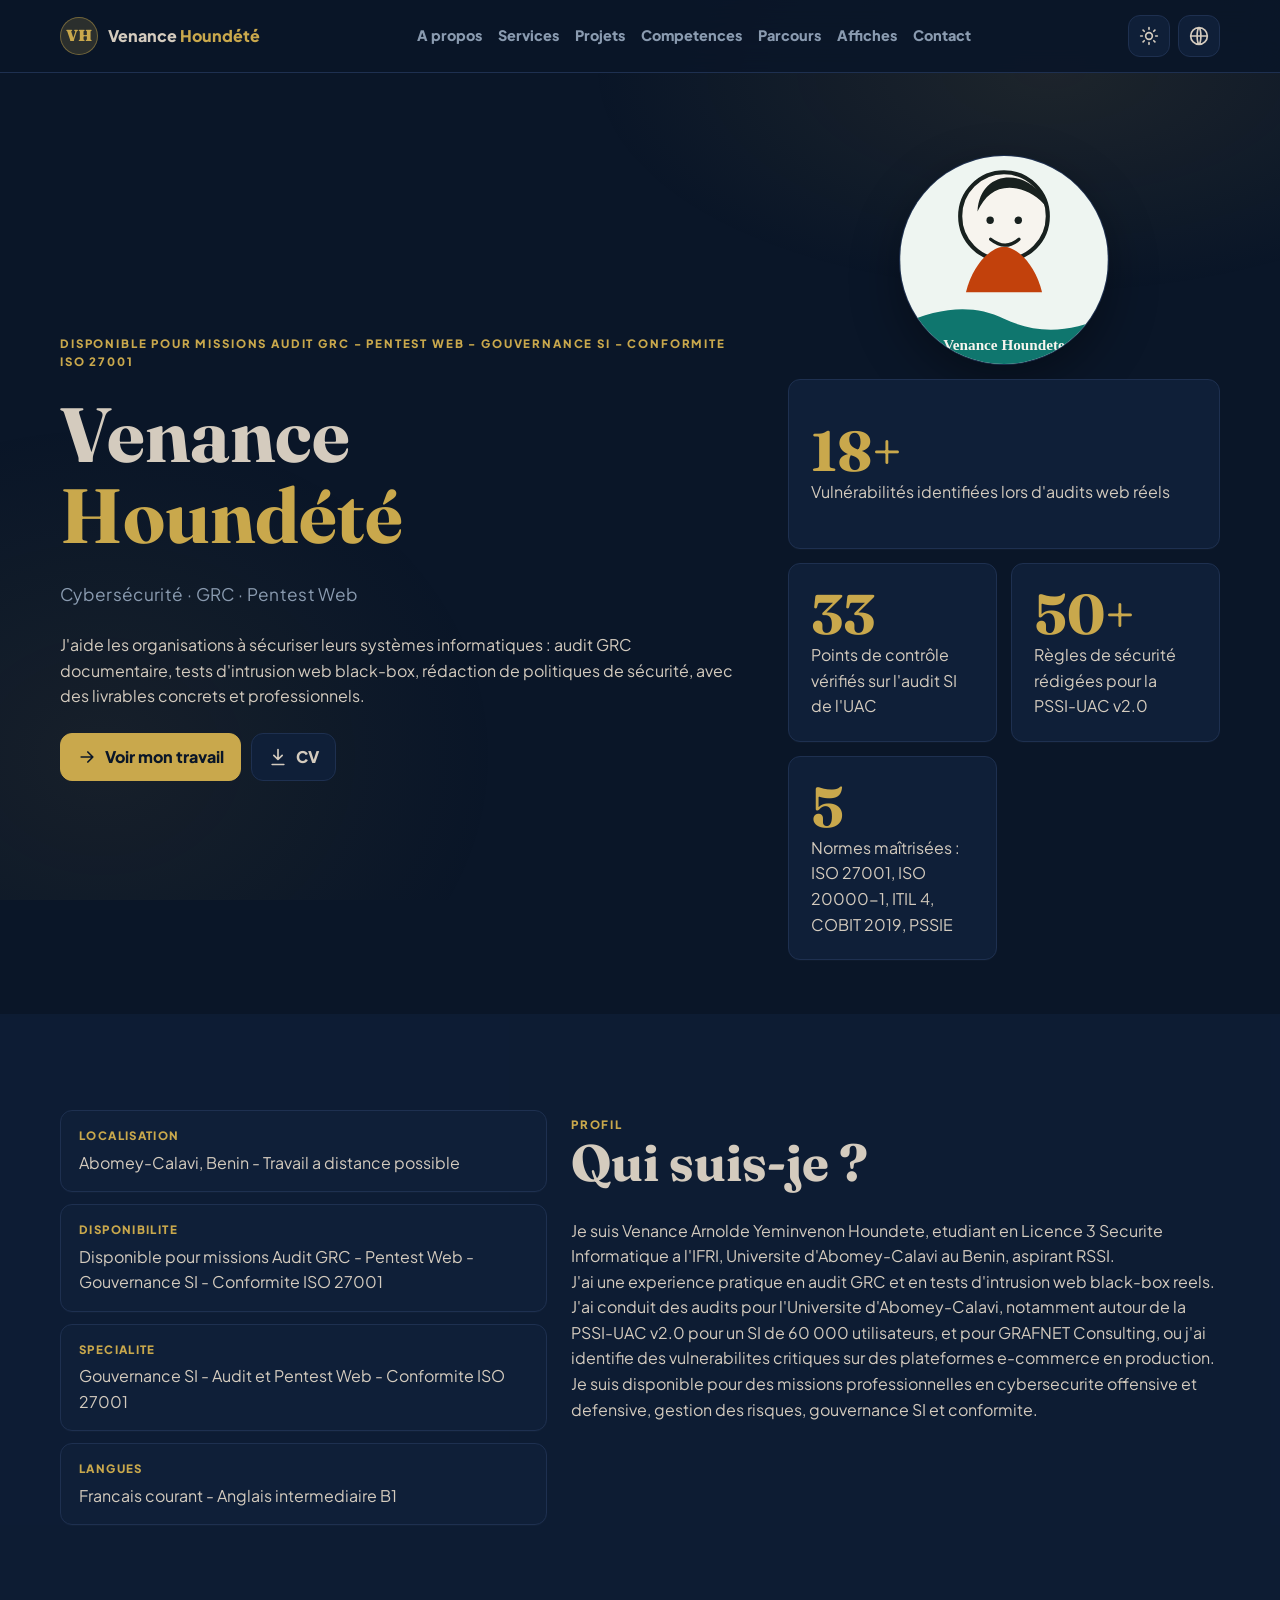
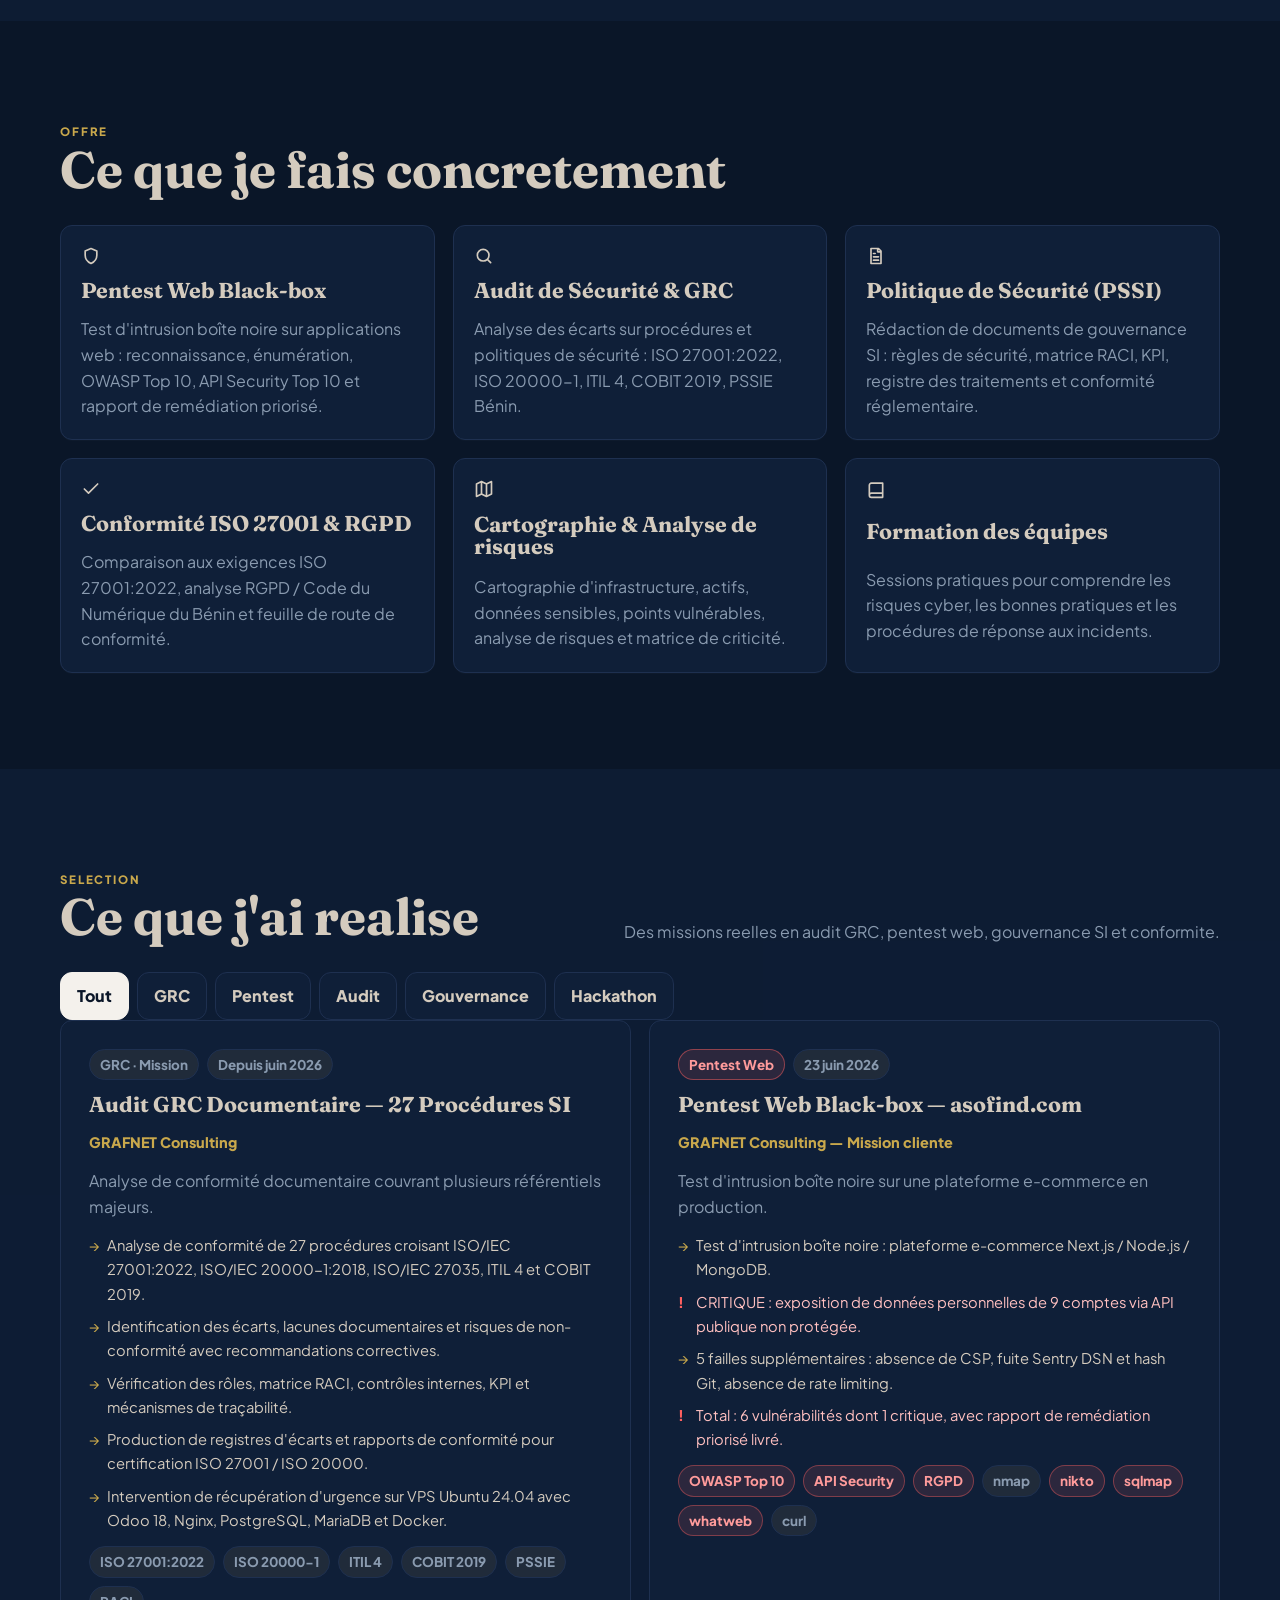
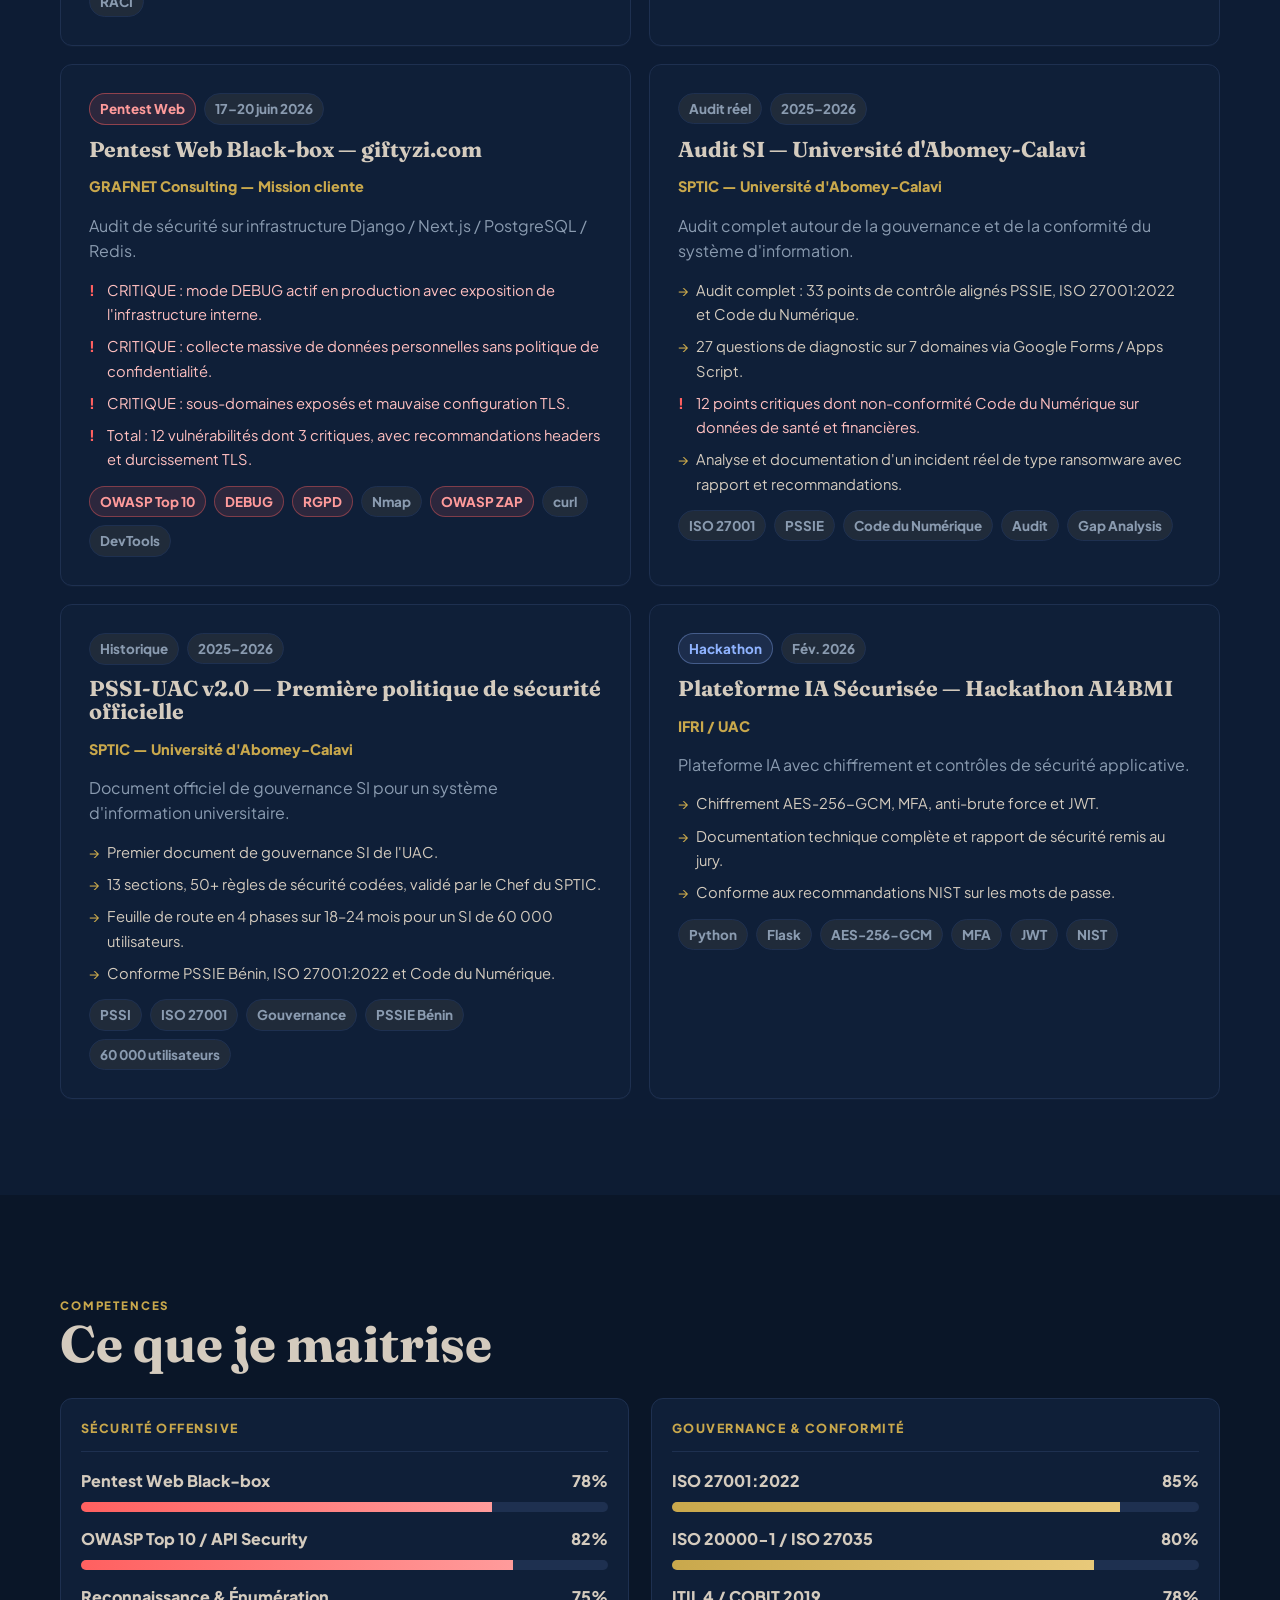
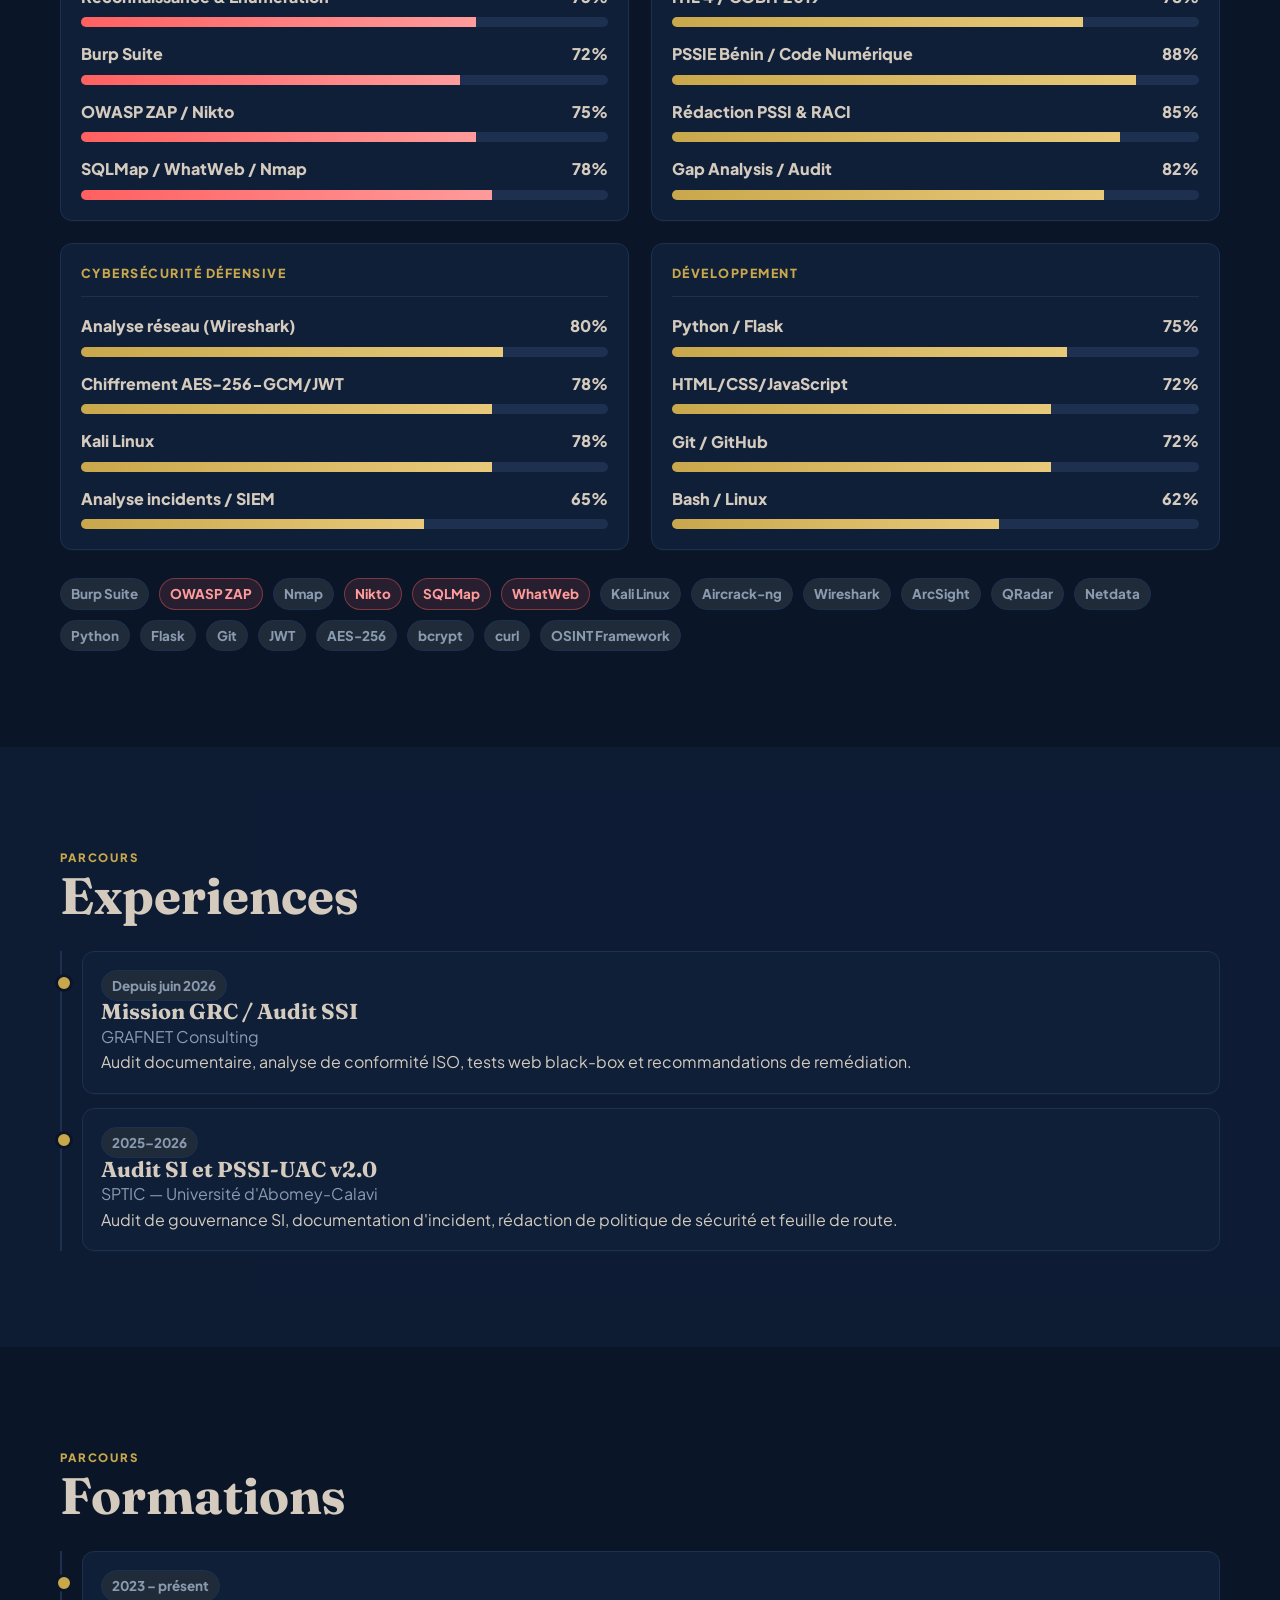
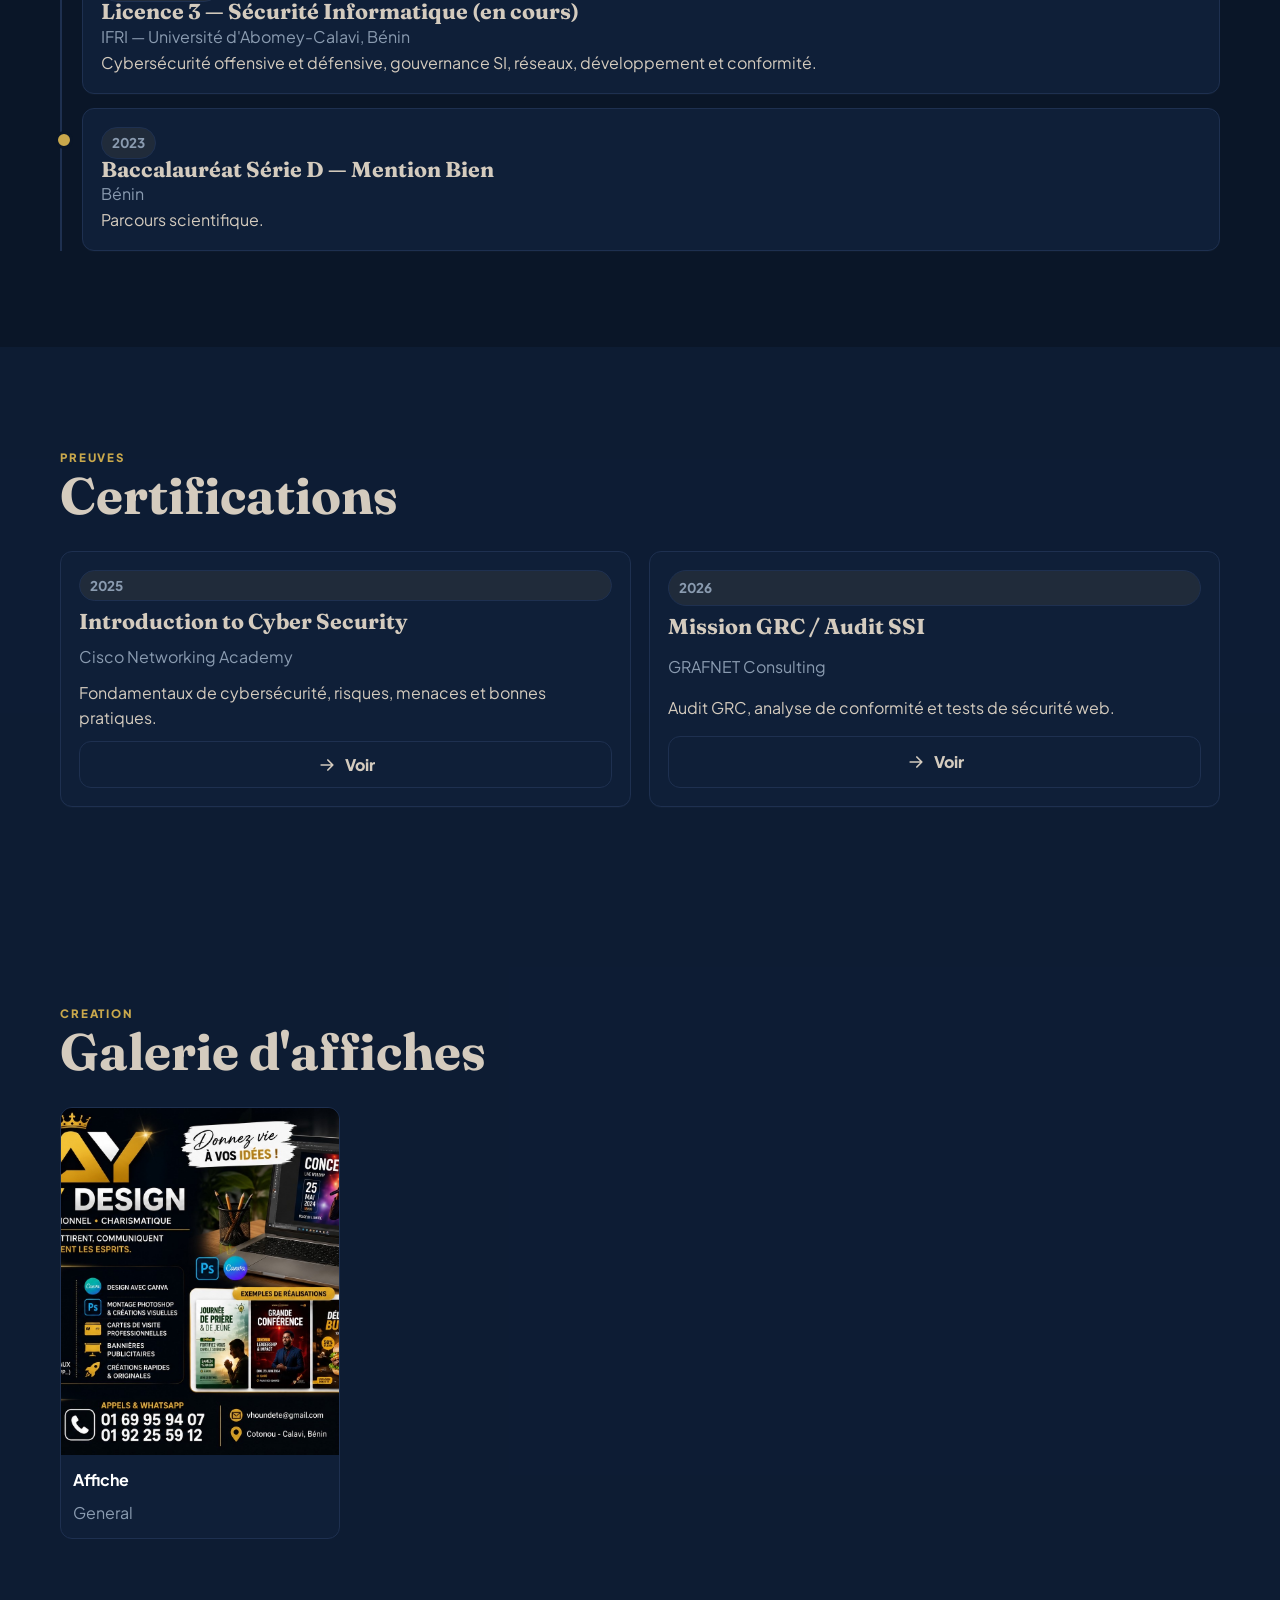
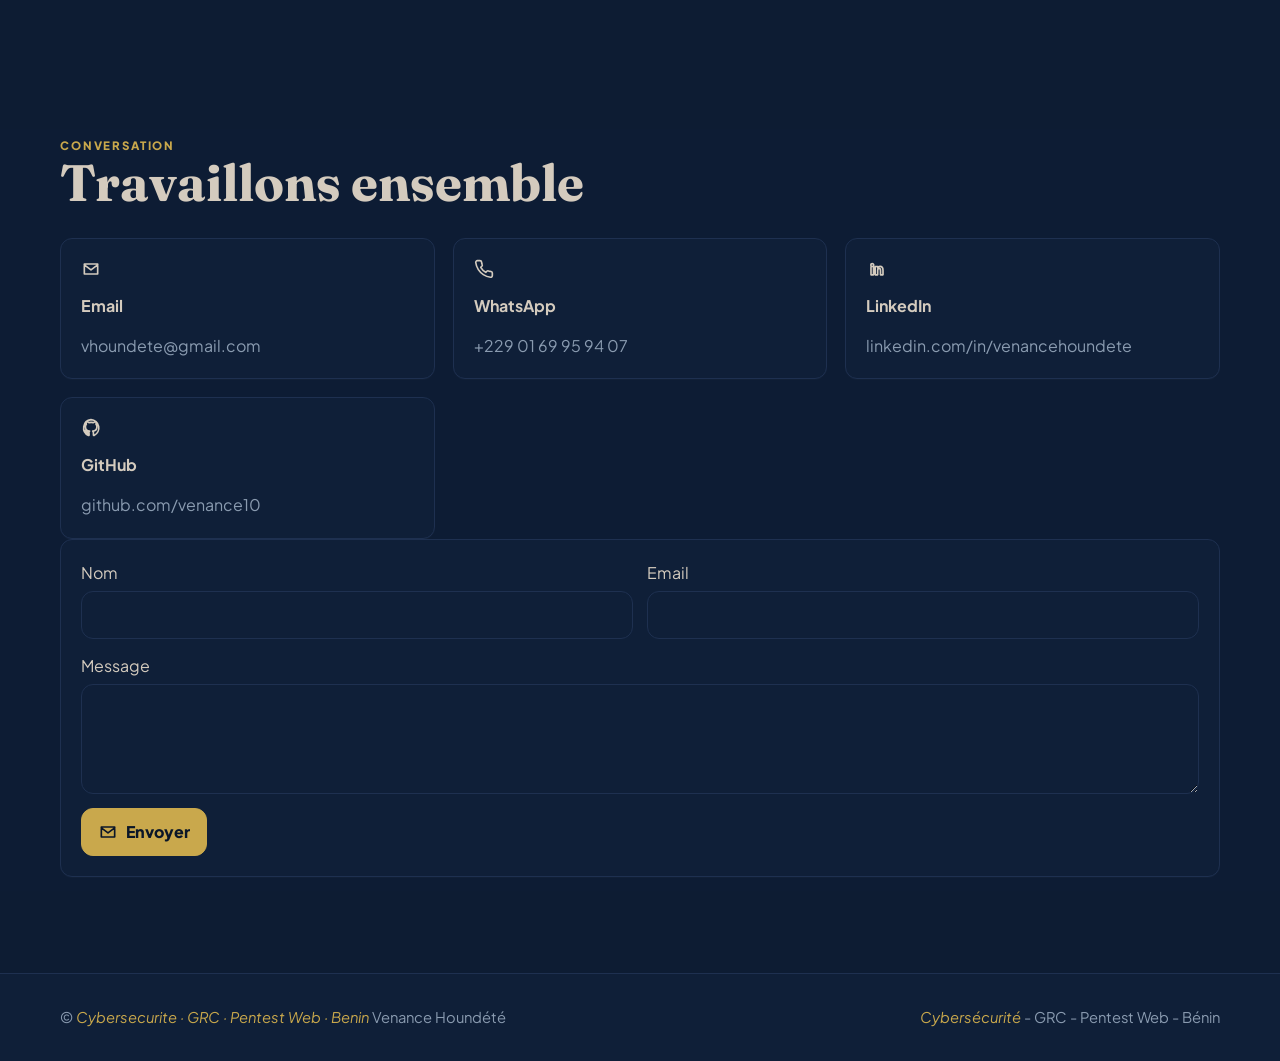
==== index.html @ a39c3852 "Fix admin login screen" ====
<!doctype html>
<html lang="fr">
<head>
  <meta charset="utf-8">
  <meta name="viewport" content="width=device-width, initial-scale=1">
  <title>Venance Houndété - Cybersécurité - GRC - Pentest Web</title>
  <meta name="description" content="Venance Arnolde Yéminvènon Houndété - étudiant L3 Sécurité Informatique à l'IFRI/UAC, Bénin. Audit GRC, pentest web black-box, conformité ISO 27001.">
  <meta name="keywords" content="cybersécurité, pentest, GRC, ISO 27001, audit, Bénin, Abomey-Calavi, Houndété, IFRI">
  <meta name="author" content="Venance Arnolde Yéminvènon Houndété">
  <meta property="og:title" content="Venance Houndété - Cybersécurité - GRC - Pentest Web">
  <meta property="og:description" content="Audit GRC documentaire, tests d'intrusion web black-box, conformité ISO 27001. Basé à Abomey-Calavi, Bénin.">
  <meta property="og:image" content="./assets/images/og-image.svg">
  <meta property="og:type" content="website">
  <meta name="twitter:card" content="summary_large_image">
  <link rel="manifest" href="./manifest.json?v=2026-07-10-sw-v22">
  <link rel="icon" href="./assets/images/favicon.svg" type="image/svg+xml">
  <link rel="preconnect" href="https://fonts.googleapis.com">
  <link rel="preconnect" href="https://fonts.gstatic.com" crossorigin>
  <link href="https://fonts.googleapis.com/css2?family=Fraunces:opsz,wght@9..144,700;9..144,900&family=Plus+Jakarta+Sans:wght@400;650;750;800&display=swap" rel="stylesheet">
  <link rel="stylesheet" href="./assets/css/variables.css">
  <link rel="stylesheet" href="./assets/css/base.css">
  <link rel="stylesheet" href="./assets/css/components.css">
  <link rel="stylesheet" href="./assets/css/layout.css">
  <link rel="stylesheet" href="./assets/css/sections.css">
  <link rel="stylesheet" href="./assets/css/gallery.css">
  <link rel="stylesheet" href="./assets/css/knowledge.css">
  <script type="application/ld+json">
    {"@context":"https://schema.org","@type":"Person","name":"Venance Arnolde Yéminvènon Houndété","url":"https://venance10.github.io/monparcours/","sameAs":["https://github.com/venance10","https://linkedin.com/in/venancehoundete"],"jobTitle":"Cybersecurity student and GRC / web pentest practitioner","address":{"@type":"PostalAddress","addressLocality":"Abomey-Calavi","addressCountry":"BJ"}}
  </script>
</head>
<body>
  <a class="skip-link" href="#main">Aller au contenu</a>
  <header class="site-header">
    <div class="container nav">
      <a class="brand" href="#hero" aria-label="Accueil"><span class="brand-mark">VH</span><span>Venance <span class="gold">Houndété</span></span></a>
      <nav class="nav-links" id="navLinks" aria-label="Navigation principale"></nav>
      <div class="nav-actions">
        <button class="icon-btn" id="themeBtn" aria-label="Changer le theme"></button>
        <button class="icon-btn" id="langBtn" aria-label="Changer la langue"></button>
        <button class="icon-btn menu-toggle" id="menuBtn" aria-label="Menu"></button>
      </div>
    </div>
  </header>
  <main id="main">
    <section class="hero" id="hero"></section>
    <section class="section alt" id="about"></section>
    <section class="section" id="services"></section>
    <section class="section alt" id="projects"></section>
    <section class="section" id="skills"></section>
    <section class="section alt" id="experience"></section>
    <section class="section" id="education"></section>
    <section class="section alt" id="certifications"></section>
    <section class="section" id="knowledge"></section>
    <section class="section alt" id="gallery"></section>
    <section class="section" id="watch"></section>
    <section class="section alt" id="contact"></section>
  </main>
  <footer class="site-footer"><div class="container footer-inner"><span>© <span id="year"></span> Venance Houndété</span><span><em class="gold">Cybersécurité</em> - GRC - Pentest Web - Bénin</span></div></footer>
  <div id="modalRoot"></div>
  <div class="lightbox" id="lightbox"></div>
  <script type="module" src="./assets/js/app.js?v=22"></script>
</body>
</html>
---- assets/css/variables.css ----
:root {
  color-scheme: dark;
  --bg: #0a1628;
  --surface: #0f1f38;
  --surface-2: #162947;
  --text: #d4cbbe;
  --muted: #8a9bb0;
  --line: #1e3050;
  --brand: #c9a84c;
  --brand-2: #ff6060;
  --accent: #e8c97a;
  --ink: #f4f1ec;
  --success: #50c878;
  --danger: #ff6060;
  --shadow: 0 24px 60px rgba(0, 0, 0, .34);
  --radius: 12px;
  --font-display: "Fraunces", Georgia, serif;
  --font-body: "Plus Jakarta Sans", system-ui, -apple-system, Segoe UI, sans-serif;
  --max: 1160px;
}

[data-theme="dark"] {
  color-scheme: dark;
  --bg: #0a1628;
  --surface: #0f1f38;
  --surface-2: #162947;
  --text: #d4cbbe;
  --muted: #8a9bb0;
  --line: #1e3050;
  --brand: #c9a84c;
  --brand-2: #ff6060;
  --accent: #e8c97a;
  --ink: #f4f1ec;
  --shadow: 0 18px 48px rgba(0, 0, 0, .35);
}

[data-theme="light"] {
  color-scheme: light;
  --bg: #f4f1ec;
  --surface: #ffffff;
  --surface-2: #edf1f5;
  --text: #172033;
  --muted: #526274;
  --line: #d6dde7;
  --brand: #9a7828;
  --brand-2: #c24141;
  --accent: #c9a84c;
  --ink: #0a1628;
  --shadow: 0 18px 48px rgba(10, 22, 40, .14);
}
---- assets/css/base.css ----
* { box-sizing: border-box; }
html { scroll-behavior: smooth; }
body {
  margin: 0;
  background: var(--bg);
  color: var(--text);
  font-family: var(--font-body);
  line-height: 1.6;
}
body::after {
  content: "";
  position: fixed;
  inset: 0;
  z-index: -1;
  pointer-events: none;
  background:
    radial-gradient(ellipse 58% 40% at 82% 8%, color-mix(in srgb, var(--brand), transparent 90%) 0%, transparent 62%),
    radial-gradient(ellipse 50% 60% at 8% 84%, color-mix(in srgb, var(--brand), transparent 93%) 0%, transparent 62%);
}
body.menu-open { overflow: hidden; }
img { max-width: 100%; display: block; }
a { color: inherit; text-decoration: none; }
button, input, textarea, select { font: inherit; }
button { cursor: pointer; }
:focus-visible { outline: 3px solid color-mix(in srgb, var(--brand), white 25%); outline-offset: 2px; }
.container { width: min(100% - 32px, var(--max)); margin: 0 auto; }
.section { padding: 96px 0; }
.section.alt { background: color-mix(in srgb, var(--surface), transparent 24%); }
.section-head { display: flex; align-items: end; justify-content: space-between; gap: 24px; margin-bottom: 28px; }
.eyebrow { color: var(--brand); font-size: .72rem; font-weight: 800; letter-spacing: .16em; text-transform: uppercase; }
h1, h2, h3 { font-family: var(--font-display); line-height: 1.05; margin: 0; letter-spacing: 0; }
h1 { font-size: clamp(2.5rem, 6vw, 5.2rem); max-width: 960px; }
h2 { font-size: clamp(2rem, 4vw, 3.4rem); }
h3 { font-size: 1.35rem; }
p { margin: 0; }
.muted { color: var(--muted); }
.gold { color: var(--brand); }
.grid { display: grid; gap: 18px; }
.skip-link { position: absolute; left: -999px; top: 12px; background: var(--brand); color: #fff; padding: 10px 14px; z-index: 20; }
.skip-link:focus { left: 12px; }
.sr-only { position: absolute; width: 1px; height: 1px; overflow: hidden; clip: rect(0,0,0,0); }
@media (max-width: 760px) {
  .section { padding: 64px 0; }
  .section-head { display: block; }
}
---- assets/css/components.css ----
.btn {
  border: 1px solid var(--line);
  border-radius: var(--radius);
  min-height: 42px;
  padding: 10px 16px;
  display: inline-flex;
  align-items: center;
  justify-content: center;
  gap: 8px;
  background: var(--surface);
  color: var(--text);
  font-weight: 800;
}
.btn.primary { background: var(--brand); color: var(--bg); border-color: var(--brand); }
.btn.warn { background: var(--brand-2); color: #fff; border-color: var(--brand-2); }
.icon-btn {
  width: 42px;
  height: 42px;
  border-radius: var(--radius);
  border: 1px solid var(--line);
  background: var(--surface);
  color: var(--text);
  display: inline-grid;
  place-items: center;
}
.card {
  background: var(--surface);
  border: 1px solid var(--line);
  border-radius: var(--radius);
  box-shadow: 0 1px 0 rgba(255,255,255,.02);
  transition: border-color .25s ease, transform .25s ease, box-shadow .25s ease;
}
.card:hover {
  border-color: color-mix(in srgb, var(--brand), transparent 55%);
  transform: translateY(-2px);
  box-shadow: var(--shadow);
}
.badge, .chip {
  display: inline-flex;
  align-items: center;
  min-height: 28px;
  border-radius: 999px;
  padding: 4px 10px;
  border: 1px solid var(--line);
  color: var(--muted);
  font-size: .84rem;
  font-weight: 750;
  background: color-mix(in srgb, var(--surface), var(--brand) 9%);
}
.chip.danger, .badge.danger {
  color: #ff9b9b;
  border-color: color-mix(in srgb, var(--brand-2), transparent 60%);
  background: color-mix(in srgb, var(--brand-2), transparent 88%);
}
.toolbar { display: flex; flex-wrap: wrap; gap: 10px; align-items: center; }
.filters { display: flex; flex-wrap: wrap; gap: 8px; }
.filter.active { background: var(--ink); color: var(--bg); border-color: var(--ink); }
.toast-wrap { position: fixed; right: 18px; bottom: 18px; z-index: 50; display: grid; gap: 10px; }
.toast { background: var(--ink); color: var(--bg); border-radius: var(--radius); padding: 12px 14px; box-shadow: var(--shadow); max-width: 320px; }
.modal-backdrop, .lightbox { position: fixed; inset: 0; z-index: 40; background: rgba(0,0,0,.72); display: none; align-items: center; justify-content: center; padding: 24px; }
.modal-backdrop.open, .lightbox.open { display: flex; }
.modal { width: min(760px, 100%); max-height: 86vh; overflow: auto; background: var(--surface); border-radius: var(--radius); padding: 22px; }
.form-grid { display: grid; grid-template-columns: repeat(2, minmax(0, 1fr)); gap: 14px; }
.field { display: grid; gap: 6px; }
.field.full { grid-column: 1 / -1; }
.field label { font-size: .84rem; font-weight: 800; color: var(--muted); }
.field input, .field textarea, .field select {
  width: 100%;
  border: 1px solid var(--line);
  border-radius: var(--radius);
  background: var(--surface);
  color: var(--text);
  padding: 10px 12px;
}
.field textarea { min-height: 110px; resize: vertical; }
@media (max-width: 720px) { .form-grid { grid-template-columns: 1fr; } }
---- assets/css/layout.css ----
.site-header {
  position: sticky;
  top: 0;
  z-index: 30;
  background: color-mix(in srgb, var(--bg), transparent 7%);
  border-bottom: 1px solid var(--line);
  backdrop-filter: blur(16px);
}
.nav { height: 72px; display: flex; align-items: center; justify-content: space-between; gap: 18px; }
.brand { display: flex; align-items: center; gap: 10px; font-weight: 900; }
.brand-mark { width: 38px; height: 38px; border-radius: 50%; display: grid; place-items: center; background: color-mix(in srgb, var(--brand), transparent 82%); border: 1px solid color-mix(in srgb, var(--brand), transparent 55%); color: var(--brand); font-family: var(--font-display); }
.nav-links { display: flex; align-items: center; gap: 16px; font-size: .9rem; font-weight: 800; color: var(--muted); }
.nav-links a:hover { color: var(--brand); }
.nav-actions { display: flex; gap: 8px; align-items: center; }
.menu-toggle { display: none; }
.hero { min-height: calc(100vh - 72px); display: grid; align-items: center; padding: 82px 0 54px; }
.hero-grid { display: grid; grid-template-columns: 1.1fr .7fr; gap: 48px; align-items: center; }
.hero-copy { display: grid; gap: 24px; }
.hero-title-line { font-size: 1.08rem; color: var(--muted); letter-spacing: .02em; }
.hero-visual { min-height: 430px; display: grid; grid-template-rows: auto 1fr; gap: 14px; border: 0; background: transparent; overflow: visible; position: relative; }
.profile-portal { width: min(210px, 52vw); aspect-ratio: 1; border-radius: 50%; border: 1px solid var(--line); padding: 0; background: var(--surface); overflow: hidden; justify-self: center; cursor: default; box-shadow: var(--shadow); }
.profile-portal img { width: 100%; height: 100%; object-fit: cover; display: block; }
.stat-row { display: grid; grid-template-columns: 1fr 1fr; gap: 14px; }
.stat-row { display: grid; grid-template-columns: repeat(2, 1fr); gap: 14px; }
.stat { padding: 22px; min-height: 156px; display: grid; align-content: center; }
.stat:first-child { grid-column: 1 / -1; min-height: 170px; }
.stat strong { display: block; font-family: var(--font-display); font-size: clamp(2.3rem, 5vw, 3.5rem); color: var(--brand); line-height: 1; }
.site-footer { padding: 32px 0; border-top: 1px solid var(--line); background: var(--surface); }
.footer-inner { display: flex; justify-content: space-between; gap: 16px; color: var(--muted); font-size: .92rem; }
@media (max-width: 980px) {
  .menu-toggle { display: inline-grid; }
  .nav-links { position: fixed; inset: 72px 0 auto 0; background: var(--surface); border-bottom: 1px solid var(--line); padding: 18px 24px; display: none; grid-template-columns: repeat(2, 1fr); }
  .menu-open .nav-links { display: grid; }
  .hero-grid { grid-template-columns: 1fr; }
  .hero-visual { min-height: 320px; }
}
@media (max-width: 620px) {
  .nav-links { grid-template-columns: 1fr; }
  .stat-row { grid-template-columns: 1fr; }
  .footer-inner { display: grid; }
}
---- assets/css/sections.css ----
.about-grid { display: grid; grid-template-columns: .75fr 1fr; gap: 24px; align-items: start; }
.about-photo { padding: 0; background: transparent; border-radius: var(--radius); border: 0; display: grid; gap: 12px; }
.info-item { padding: 16px 18px; }
.info-item span { display: block; color: var(--brand); font-size: .72rem; font-weight: 900; letter-spacing: .12em; text-transform: uppercase; margin-bottom: 4px; }
.service-grid, .project-grid, .knowledge-grid, .watch-grid, .contact-grid { grid-template-columns: repeat(3, minmax(0, 1fr)); }
.service-card, .project-card, .article-card, .contact-card { padding: 20px; display: grid; gap: 14px; }
.project-grid { grid-template-columns: repeat(2, minmax(0, 1fr)); }
.project-card { padding: 28px; align-content: start; }
.project-card img, .article-card img { width: 100%; aspect-ratio: 16 / 10; object-fit: cover; border-radius: calc(var(--radius) - 2px); background: var(--surface-2); border: 1px solid var(--line); }
.project-card img { display: none; }
.project-meta { display: flex; flex-wrap: wrap; gap: 8px; align-items: center; }
.project-org { color: var(--brand); font-weight: 800; font-size: .9rem; }
.project-list { margin: 0; padding: 0; list-style: none; display: grid; gap: 8px; }
.project-list li { position: relative; padding-left: 18px; color: var(--text); font-size: .92rem; line-height: 1.65; }
.project-list li::before { content: "→"; position: absolute; left: 0; color: var(--brand); }
.project-list li.critical { color: #ffc0c0; }
.project-list li.critical::before { content: "!"; color: var(--brand-2); font-weight: 900; }
.badge.pentest { color: #ff9b9b; border-color: color-mix(in srgb, var(--brand-2), transparent 52%); background: color-mix(in srgb, var(--brand-2), transparent 88%); }
.badge.hack { color: #8fb3ff; border-color: rgba(143, 179, 255, .35); background: rgba(143, 179, 255, .1); }
.skill-list { display: grid; gap: 14px; }
.skill-groups { display: grid; grid-template-columns: repeat(2, minmax(0, 1fr)); gap: 22px; }
.skill-group { padding: 20px; }
.skill-group-title { color: var(--brand); font-size: .78rem; font-weight: 900; letter-spacing: .12em; text-transform: uppercase; padding-bottom: 12px; border-bottom: 1px solid var(--line); margin-bottom: 16px; }
.skill-row { display: grid; gap: 8px; }
.skill-meta { display: flex; justify-content: space-between; gap: 12px; font-weight: 800; }
.bar { height: 10px; border-radius: 999px; background: var(--line); overflow: hidden; }
.bar span { display: block; height: 100%; background: linear-gradient(90deg, var(--brand), var(--accent)); }
.skill-group.offensive .bar span { background: linear-gradient(90deg, var(--brand-2), #ff9b9b); }
.timeline { display: grid; gap: 14px; border-left: 2px solid var(--line); padding-left: 20px; }
.timeline-item { position: relative; padding: 18px; }
.timeline-item::before { content: ""; position: absolute; left: -28px; top: 22px; width: 12px; height: 12px; border-radius: 50%; background: var(--brand); border: 3px solid var(--bg); }
.cert-grid { grid-template-columns: repeat(2, minmax(0, 1fr)); }
.cert-card { padding: 18px; display: grid; gap: 10px; }
.contact-form { padding: 20px; }
@media (max-width: 980px) {
  .about-grid, .service-grid, .project-grid, .knowledge-grid, .watch-grid, .contact-grid, .cert-grid, .skill-groups { grid-template-columns: 1fr 1fr; }
}
@media (max-width: 680px) {
  .about-grid, .service-grid, .project-grid, .knowledge-grid, .watch-grid, .contact-grid, .cert-grid, .skill-groups { grid-template-columns: 1fr; }
}
---- assets/css/gallery.css ----
.gallery-grid { display: grid; grid-template-columns: repeat(4, minmax(0, 1fr)); gap: 14px; }
.poster { overflow: hidden; text-align: left; padding: 0; border: 1px solid var(--line); background: var(--surface); border-radius: var(--radius); }
.poster img { width: 100%; aspect-ratio: 4 / 5; object-fit: cover; background: var(--surface-2); }
.poster-body { padding: 12px; display: grid; gap: 8px; }
.lightbox img { max-height: 82vh; max-width: 92vw; border-radius: var(--radius); background: var(--surface); }
.lightbox-close { position: fixed; right: 20px; top: 20px; }
.dropzone { border: 2px dashed var(--line); border-radius: var(--radius); padding: 24px; text-align: center; background: var(--surface-2); }
.dropzone.drag { border-color: var(--brand); background: color-mix(in srgb, var(--surface-2), var(--brand) 12%); }
@media (max-width: 980px) { .gallery-grid { grid-template-columns: repeat(2, 1fr); } }
@media (max-width: 560px) { .gallery-grid { grid-template-columns: 1fr; } }
---- assets/css/knowledge.css ----
.article-content { display: grid; gap: 16px; }
.article-content p, .ql-editor p { margin: 0 0 12px; }
.article-content ul, .ql-editor ul { padding-left: 22px; }
.ql-toolbar.ql-snow, .ql-container.ql-snow { border-color: var(--line); }
.ql-container { min-height: 220px; background: var(--surface); color: var(--text); }
.article-meta { display: flex; flex-wrap: wrap; gap: 8px; }
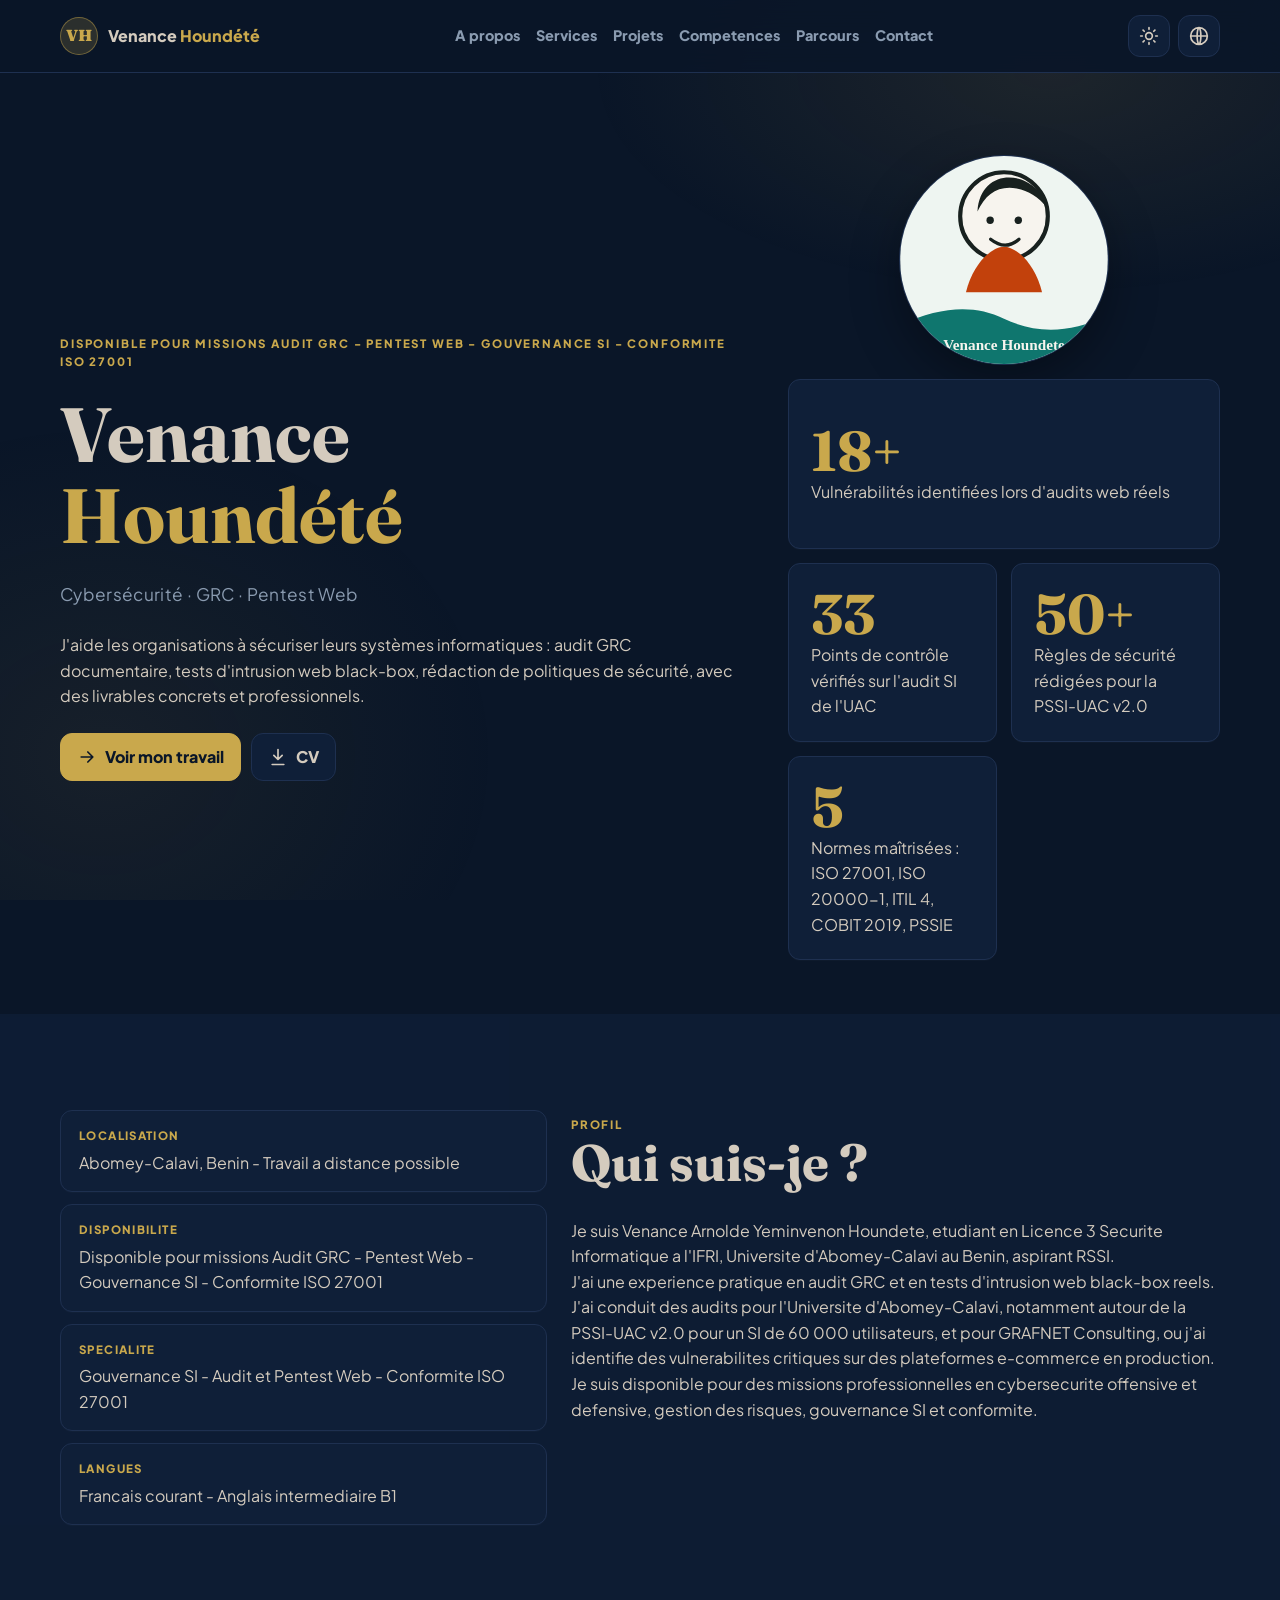
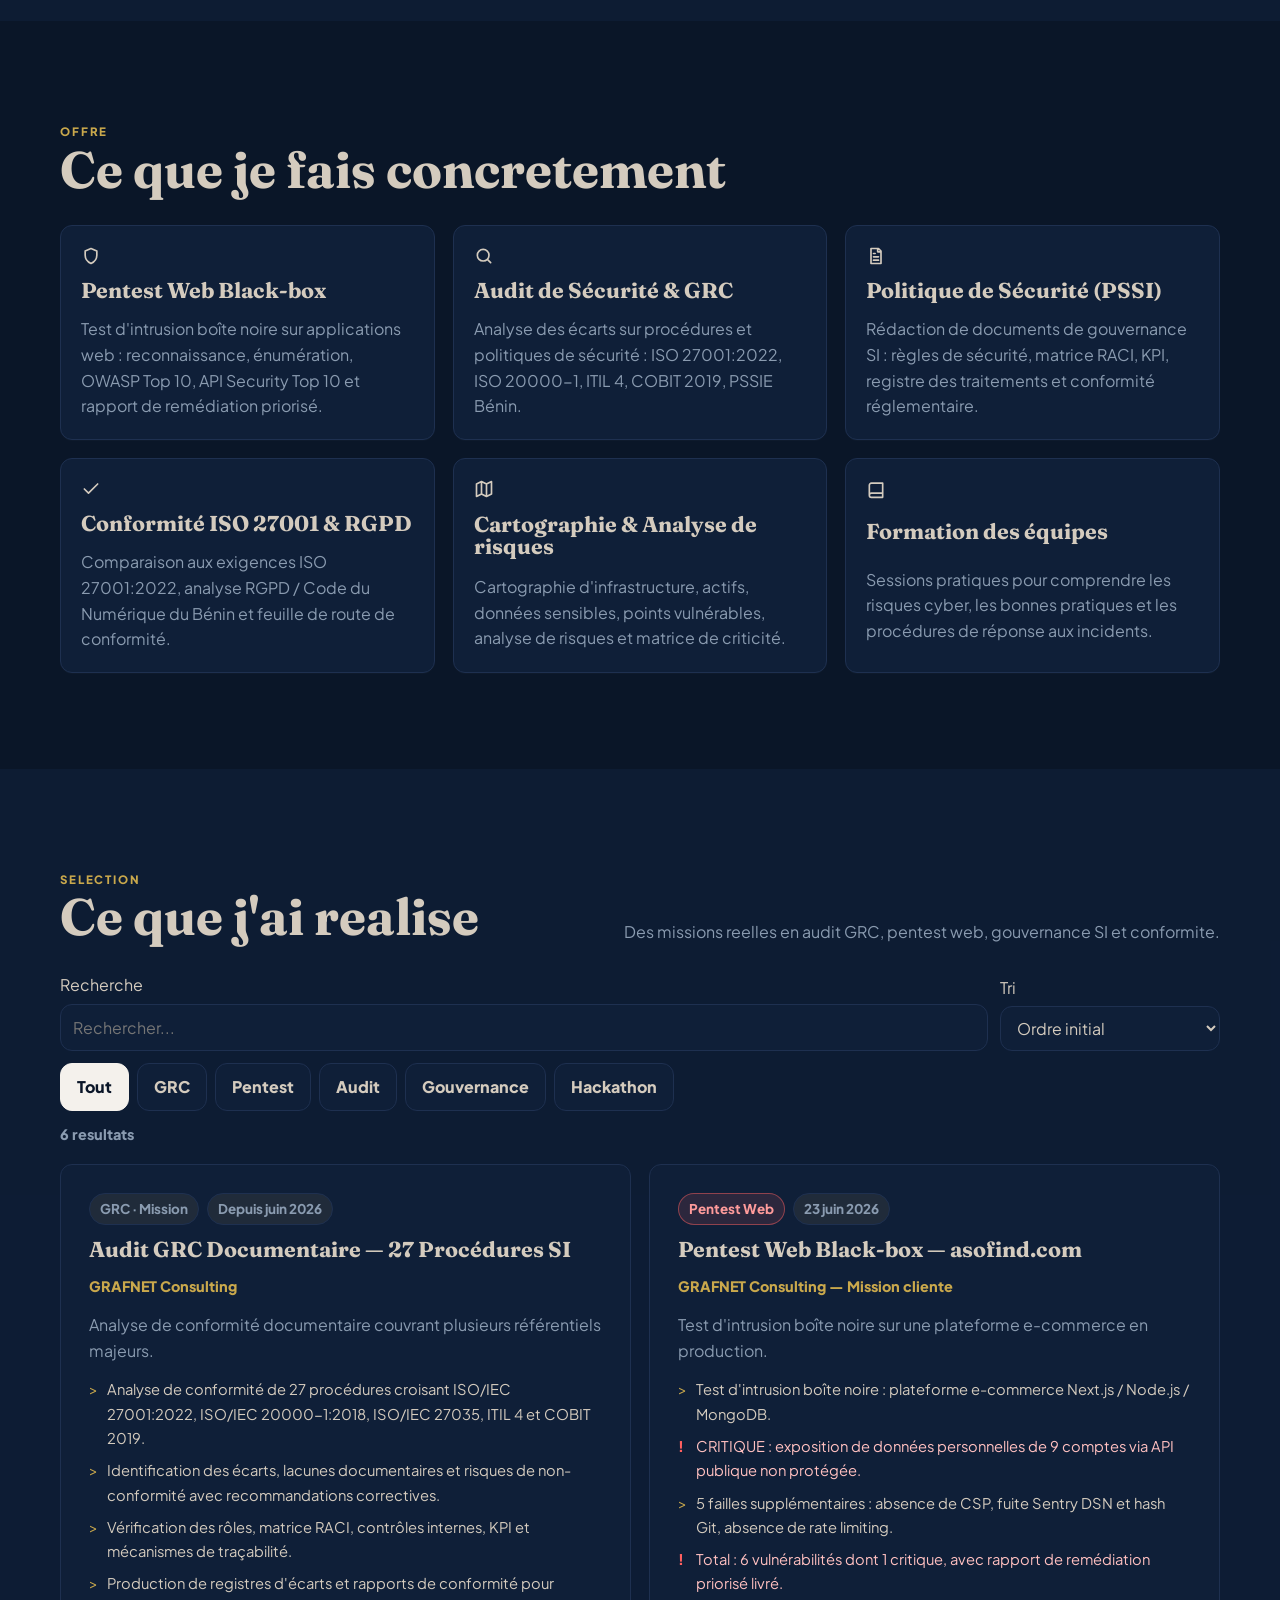
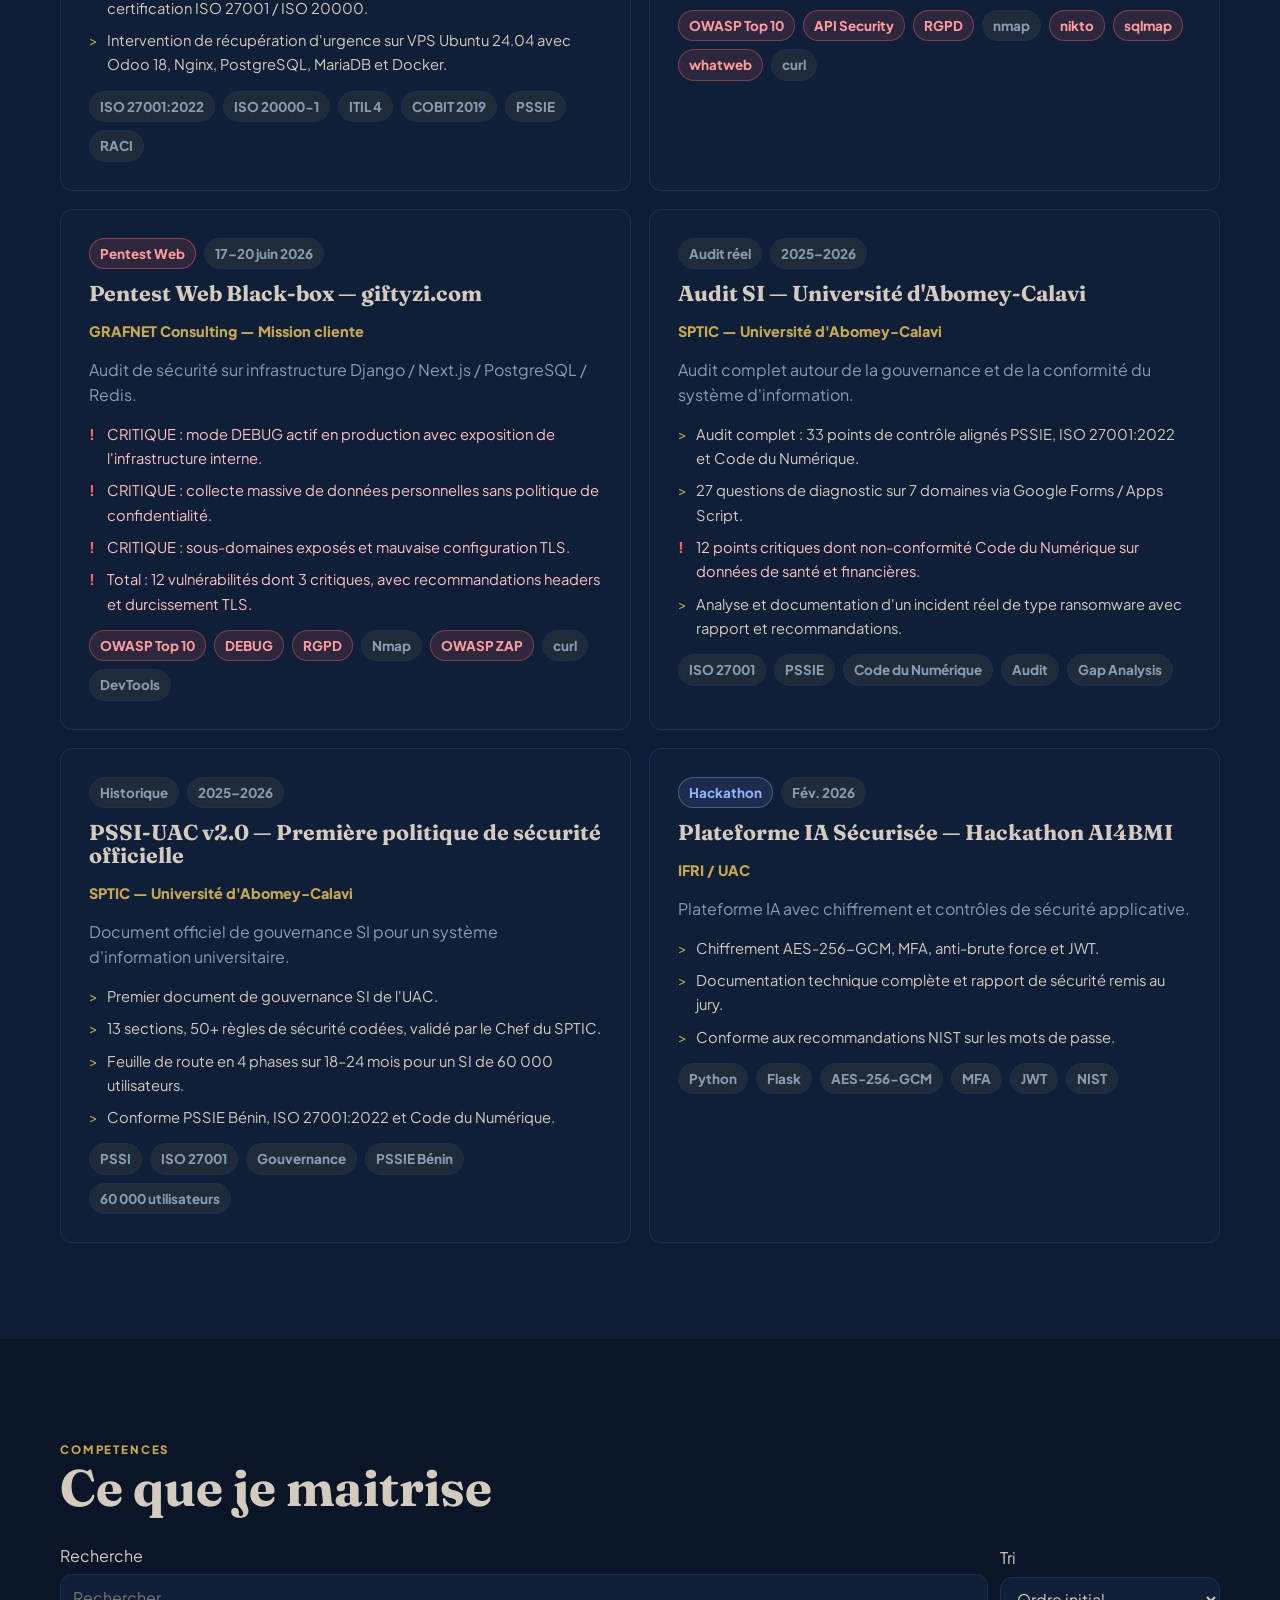
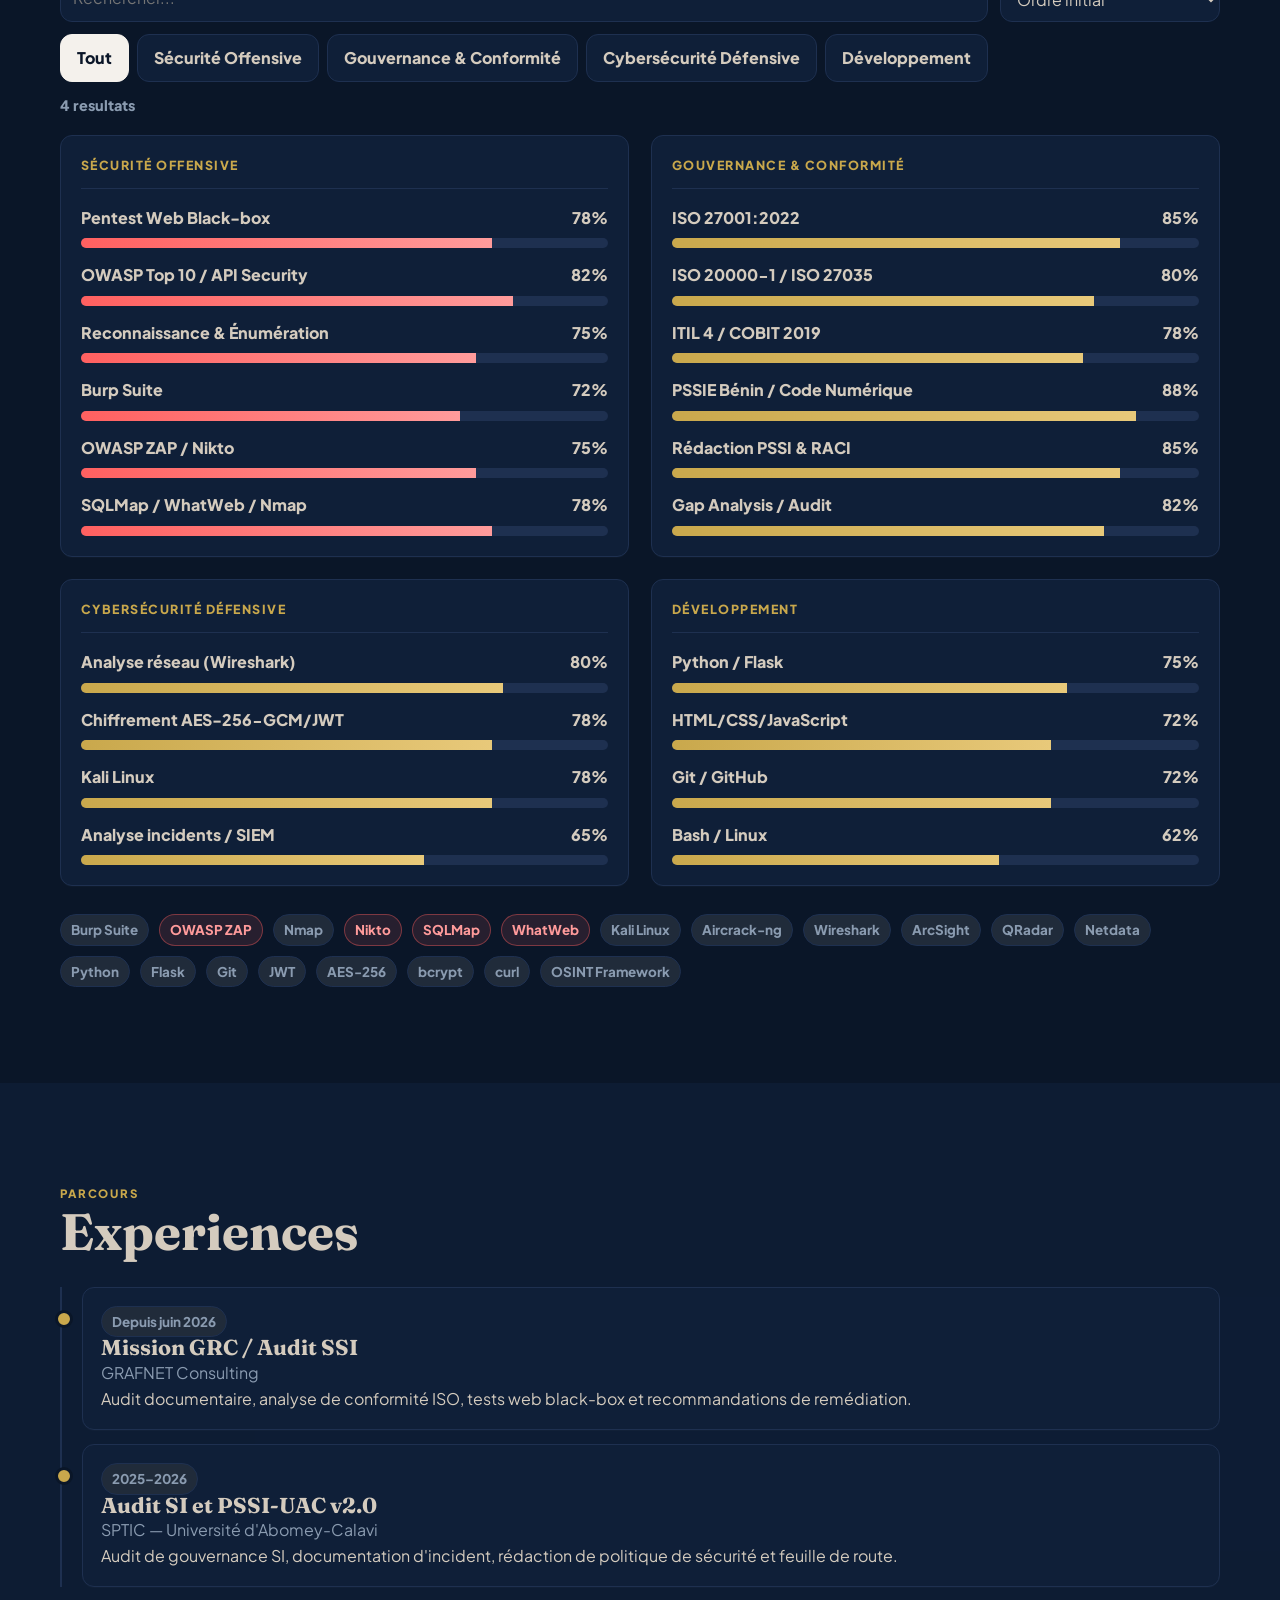
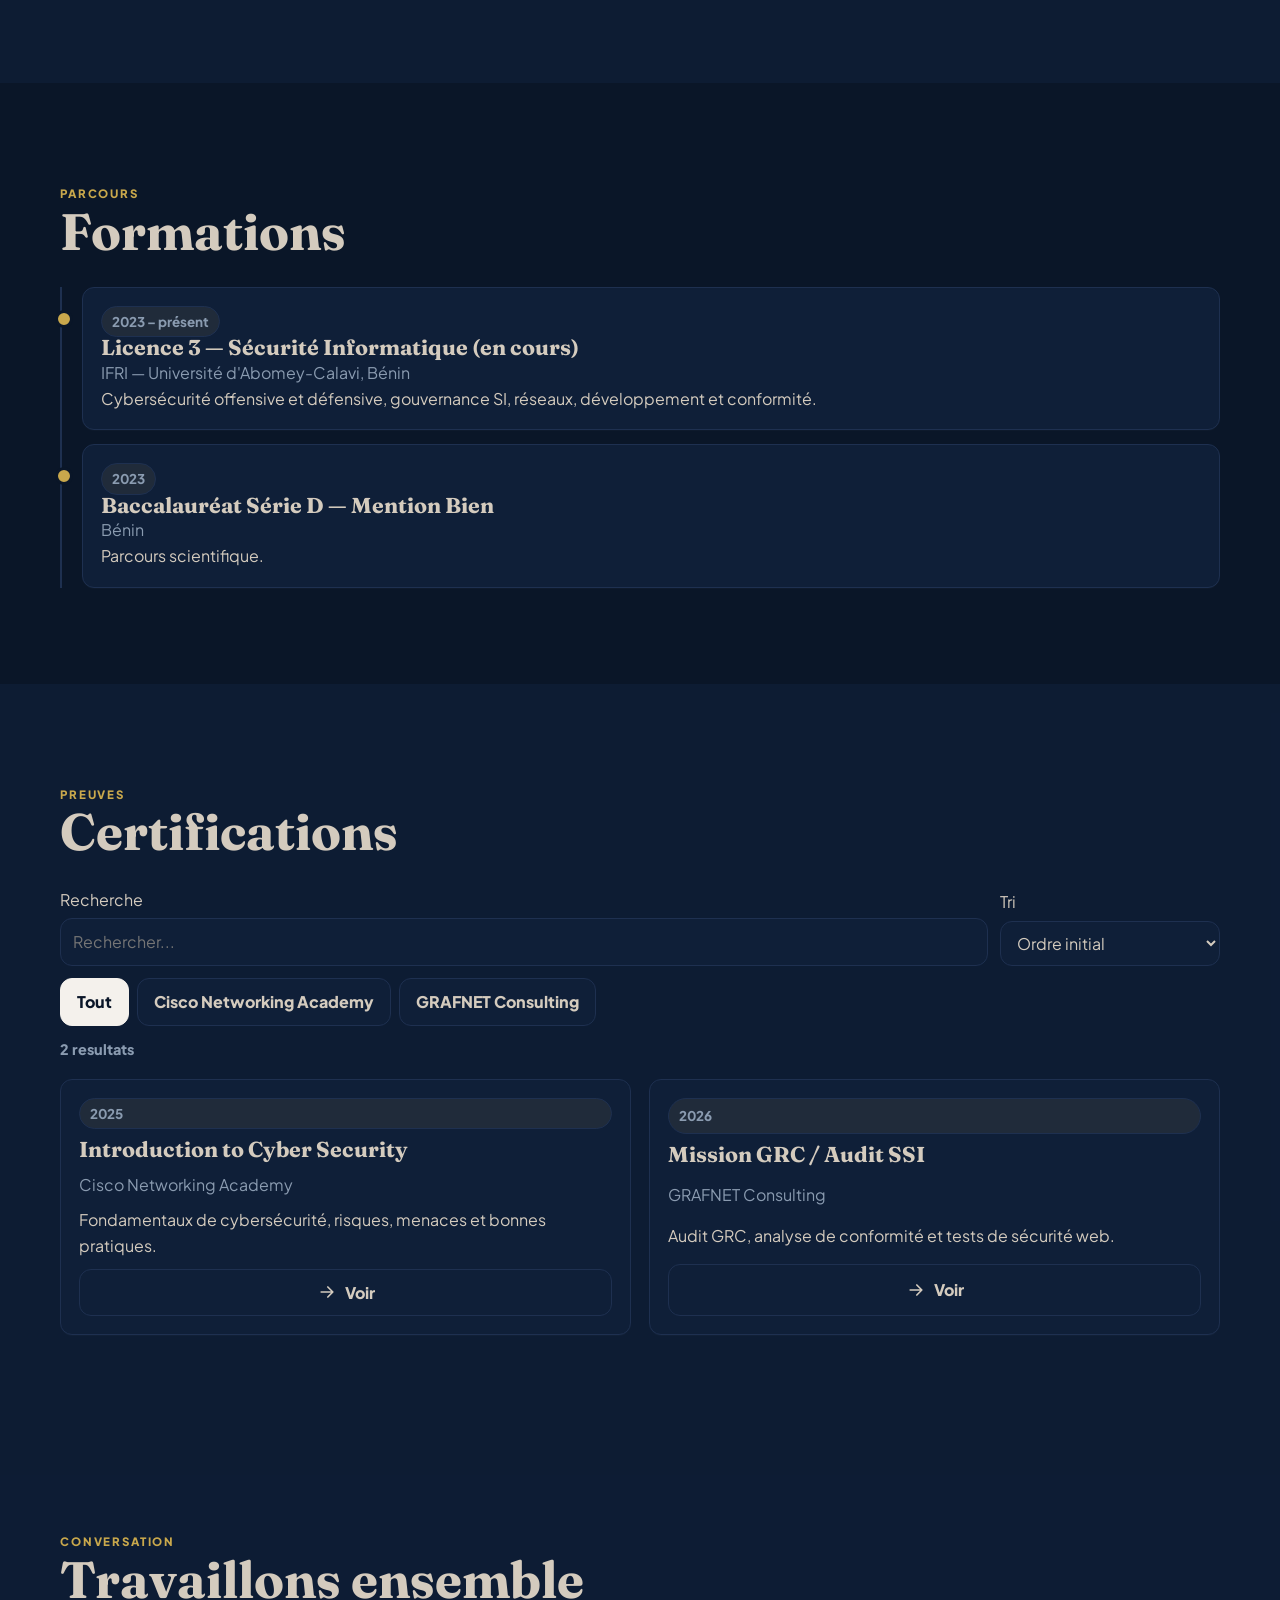
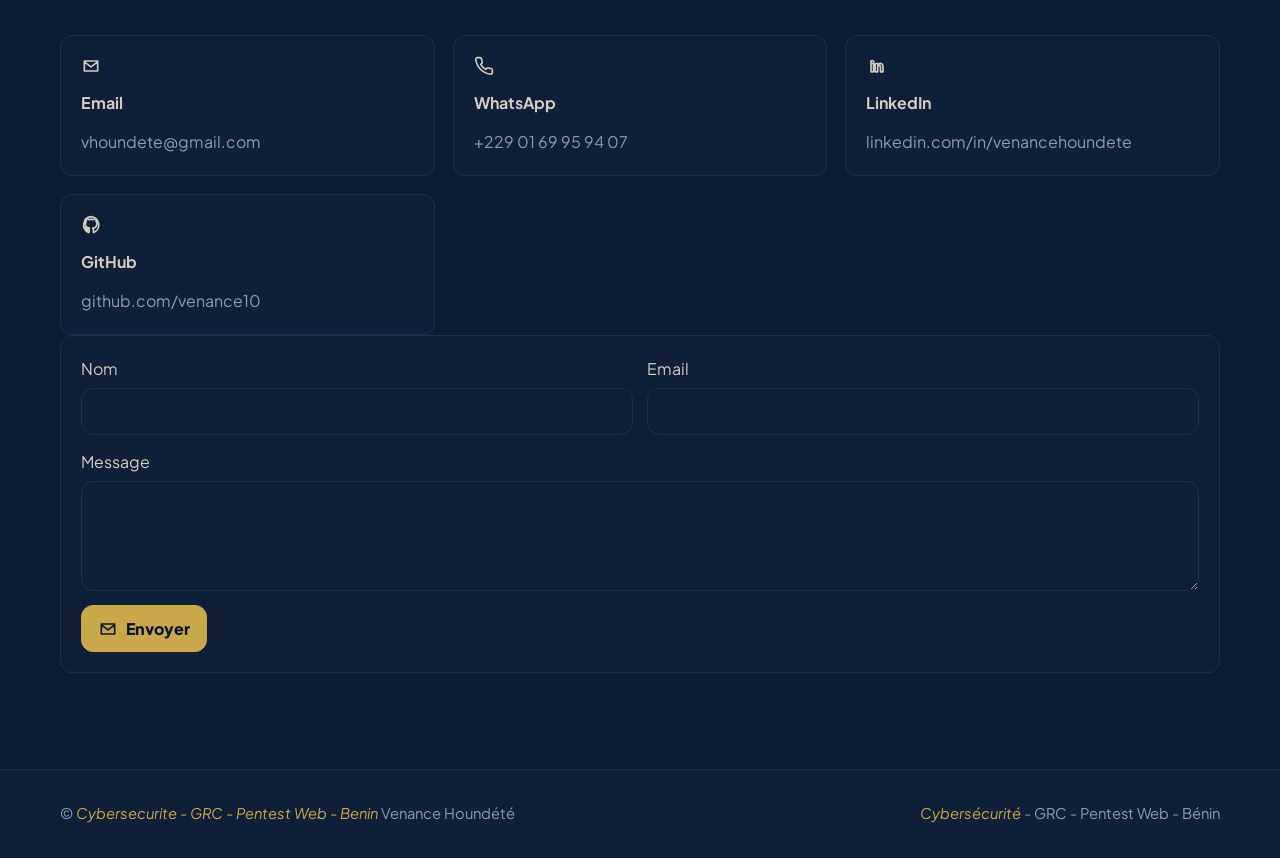
==== commit 3bd2183c: "Polish portfolio V3" ====
--- a/index.html
+++ b/index.html
@@ -12,18 +12,18 @@
   <meta property="og:image" content="./assets/images/og-image.svg">
   <meta property="og:type" content="website">
   <meta name="twitter:card" content="summary_large_image">
-  <link rel="manifest" href="./manifest.json?v=2026-07-10-sw-v22">
+  <link rel="manifest" href="./manifest.json?v=2026-07-10-sw-v23">
   <link rel="icon" href="./assets/images/favicon.svg" type="image/svg+xml">
   <link rel="preconnect" href="https://fonts.googleapis.com">
   <link rel="preconnect" href="https://fonts.gstatic.com" crossorigin>
   <link href="https://fonts.googleapis.com/css2?family=Fraunces:opsz,wght@9..144,700;9..144,900&family=Plus+Jakarta+Sans:wght@400;650;750;800&display=swap" rel="stylesheet">
-  <link rel="stylesheet" href="./assets/css/variables.css">
-  <link rel="stylesheet" href="./assets/css/base.css">
-  <link rel="stylesheet" href="./assets/css/components.css">
-  <link rel="stylesheet" href="./assets/css/layout.css">
-  <link rel="stylesheet" href="./assets/css/sections.css">
-  <link rel="stylesheet" href="./assets/css/gallery.css">
-  <link rel="stylesheet" href="./assets/css/knowledge.css">
+  <link rel="stylesheet" href="./assets/css/variables.css?v=23">
+  <link rel="stylesheet" href="./assets/css/base.css?v=23">
+  <link rel="stylesheet" href="./assets/css/components.css?v=23">
+  <link rel="stylesheet" href="./assets/css/layout.css?v=23">
+  <link rel="stylesheet" href="./assets/css/sections.css?v=23">
+  <link rel="stylesheet" href="./assets/css/gallery.css?v=23">
+  <link rel="stylesheet" href="./assets/css/knowledge.css?v=23">
   <script type="application/ld+json">
     {"@context":"https://schema.org","@type":"Person","name":"Venance Arnolde Yéminvènon Houndété","url":"https://venance10.github.io/monparcours/","sameAs":["https://github.com/venance10","https://linkedin.com/in/venancehoundete"],"jobTitle":"Cybersecurity student and GRC / web pentest practitioner","address":{"@type":"PostalAddress","addressLocality":"Abomey-Calavi","addressCountry":"BJ"}}
   </script>
@@ -58,7 +58,7 @@
   <footer class="site-footer"><div class="container footer-inner"><span>© <span id="year"></span> Venance Houndété</span><span><em class="gold">Cybersécurité</em> - GRC - Pentest Web - Bénin</span></div></footer>
   <div id="modalRoot"></div>
   <div class="lightbox" id="lightbox"></div>
-  <script type="module" src="./assets/js/app.js?v=22"></script>
+  <script type="module" src="./assets/js/app.js?v=23"></script>
 </body>
 </html>
 
--- a/assets/css/components.css
+++ b/assets/css/components.css
@@ -35,6 +35,12 @@
   transform: translateY(-2px);
   box-shadow: var(--shadow);
 }
+[data-filter-item][hidden] { display: none !important; }
+@media (prefers-reduced-motion: no-preference) {
+  [data-filter-item] { transition: opacity .22s ease, transform .22s ease; }
+  .btn, .icon-btn { transition: transform .18s ease, border-color .18s ease, background .18s ease; }
+  .btn:hover, .icon-btn:hover { transform: translateY(-1px); }
+}
 .badge, .chip {
   display: inline-flex;
   align-items: center;
@@ -55,6 +61,22 @@
 .toolbar { display: flex; flex-wrap: wrap; gap: 10px; align-items: center; }
 .filters { display: flex; flex-wrap: wrap; gap: 8px; }
 .filter.active { background: var(--ink); color: var(--bg); border-color: var(--ink); }
+.smart-filter {
+  display: grid;
+  grid-template-columns: minmax(220px, 1fr) minmax(170px, 220px);
+  gap: 12px;
+  align-items: end;
+  margin: 0 0 18px;
+}
+.smart-filter .filters,
+.smart-filter .result-count { grid-column: 1 / -1; }
+.smart-filter .result-count {
+  color: var(--muted);
+  font-weight: 800;
+  font-size: .9rem;
+}
+.search-field input,
+.sort-field select { min-height: 44px; }
 .toast-wrap { position: fixed; right: 18px; bottom: 18px; z-index: 50; display: grid; gap: 10px; }
 .toast { background: var(--ink); color: var(--bg); border-radius: var(--radius); padding: 12px 14px; box-shadow: var(--shadow); max-width: 320px; }
 .modal-backdrop, .lightbox { position: fixed; inset: 0; z-index: 40; background: rgba(0,0,0,.72); display: none; align-items: center; justify-content: center; padding: 24px; }
@@ -73,4 +95,7 @@
   padding: 10px 12px;
 }
 .field textarea { min-height: 110px; resize: vertical; }
-@media (max-width: 720px) { .form-grid { grid-template-columns: 1fr; } }
+@media (max-width: 720px) {
+  .form-grid,
+  .smart-filter { grid-template-columns: 1fr; }
+}
--- a/assets/css/layout.css
+++ b/assets/css/layout.css
@@ -18,9 +18,15 @@
 .hero-copy { display: grid; gap: 24px; }
 .hero-title-line { font-size: 1.08rem; color: var(--muted); letter-spacing: .02em; }
 .hero-visual { min-height: 430px; display: grid; grid-template-rows: auto 1fr; gap: 14px; border: 0; background: transparent; overflow: visible; position: relative; }
-.profile-portal { width: min(210px, 52vw); aspect-ratio: 1; border-radius: 50%; border: 1px solid var(--line); padding: 0; background: var(--surface); overflow: hidden; justify-self: center; cursor: default; box-shadow: var(--shadow); }
+.profile-portal { width: min(210px, 52vw); aspect-ratio: 1; border-radius: 50%; border: 1px solid var(--line); padding: 0; background: var(--surface); overflow: hidden; justify-self: center; cursor: default; box-shadow: var(--shadow); transition: transform .22s ease, box-shadow .22s ease, border-color .22s ease; }
 .profile-portal img { width: 100%; height: 100%; object-fit: cover; display: block; }
-.stat-row { display: grid; grid-template-columns: 1fr 1fr; gap: 14px; }
+.profile-portal.secret-tap { transform: scale(.985); box-shadow: 0 0 0 4px color-mix(in srgb, var(--brand), transparent 76%), var(--shadow); }
+.profile-portal.secret-open { animation: portalOpen .42s ease both; }
+@keyframes portalOpen {
+  0% { transform: scale(1); }
+  55% { transform: scale(1.035); box-shadow: 0 0 0 8px color-mix(in srgb, var(--brand), transparent 82%), var(--shadow); }
+  100% { transform: scale(1); }
+}
 .stat-row { display: grid; grid-template-columns: repeat(2, 1fr); gap: 14px; }
 .stat { padding: 22px; min-height: 156px; display: grid; align-content: center; }
 .stat:first-child { grid-column: 1 / -1; min-height: 170px; }
--- a/assets/css/sections.css
+++ b/assets/css/sections.css
@@ -12,7 +12,7 @@
 .project-org { color: var(--brand); font-weight: 800; font-size: .9rem; }
 .project-list { margin: 0; padding: 0; list-style: none; display: grid; gap: 8px; }
 .project-list li { position: relative; padding-left: 18px; color: var(--text); font-size: .92rem; line-height: 1.65; }
-.project-list li::before { content: "→"; position: absolute; left: 0; color: var(--brand); }
+.project-list li::before { content: ">"; position: absolute; left: 0; color: var(--brand); }
 .project-list li.critical { color: #ffc0c0; }
 .project-list li.critical::before { content: "!"; color: var(--brand-2); font-weight: 900; }
 .badge.pentest { color: #ff9b9b; border-color: color-mix(in srgb, var(--brand-2), transparent 52%); background: color-mix(in srgb, var(--brand-2), transparent 88%); }
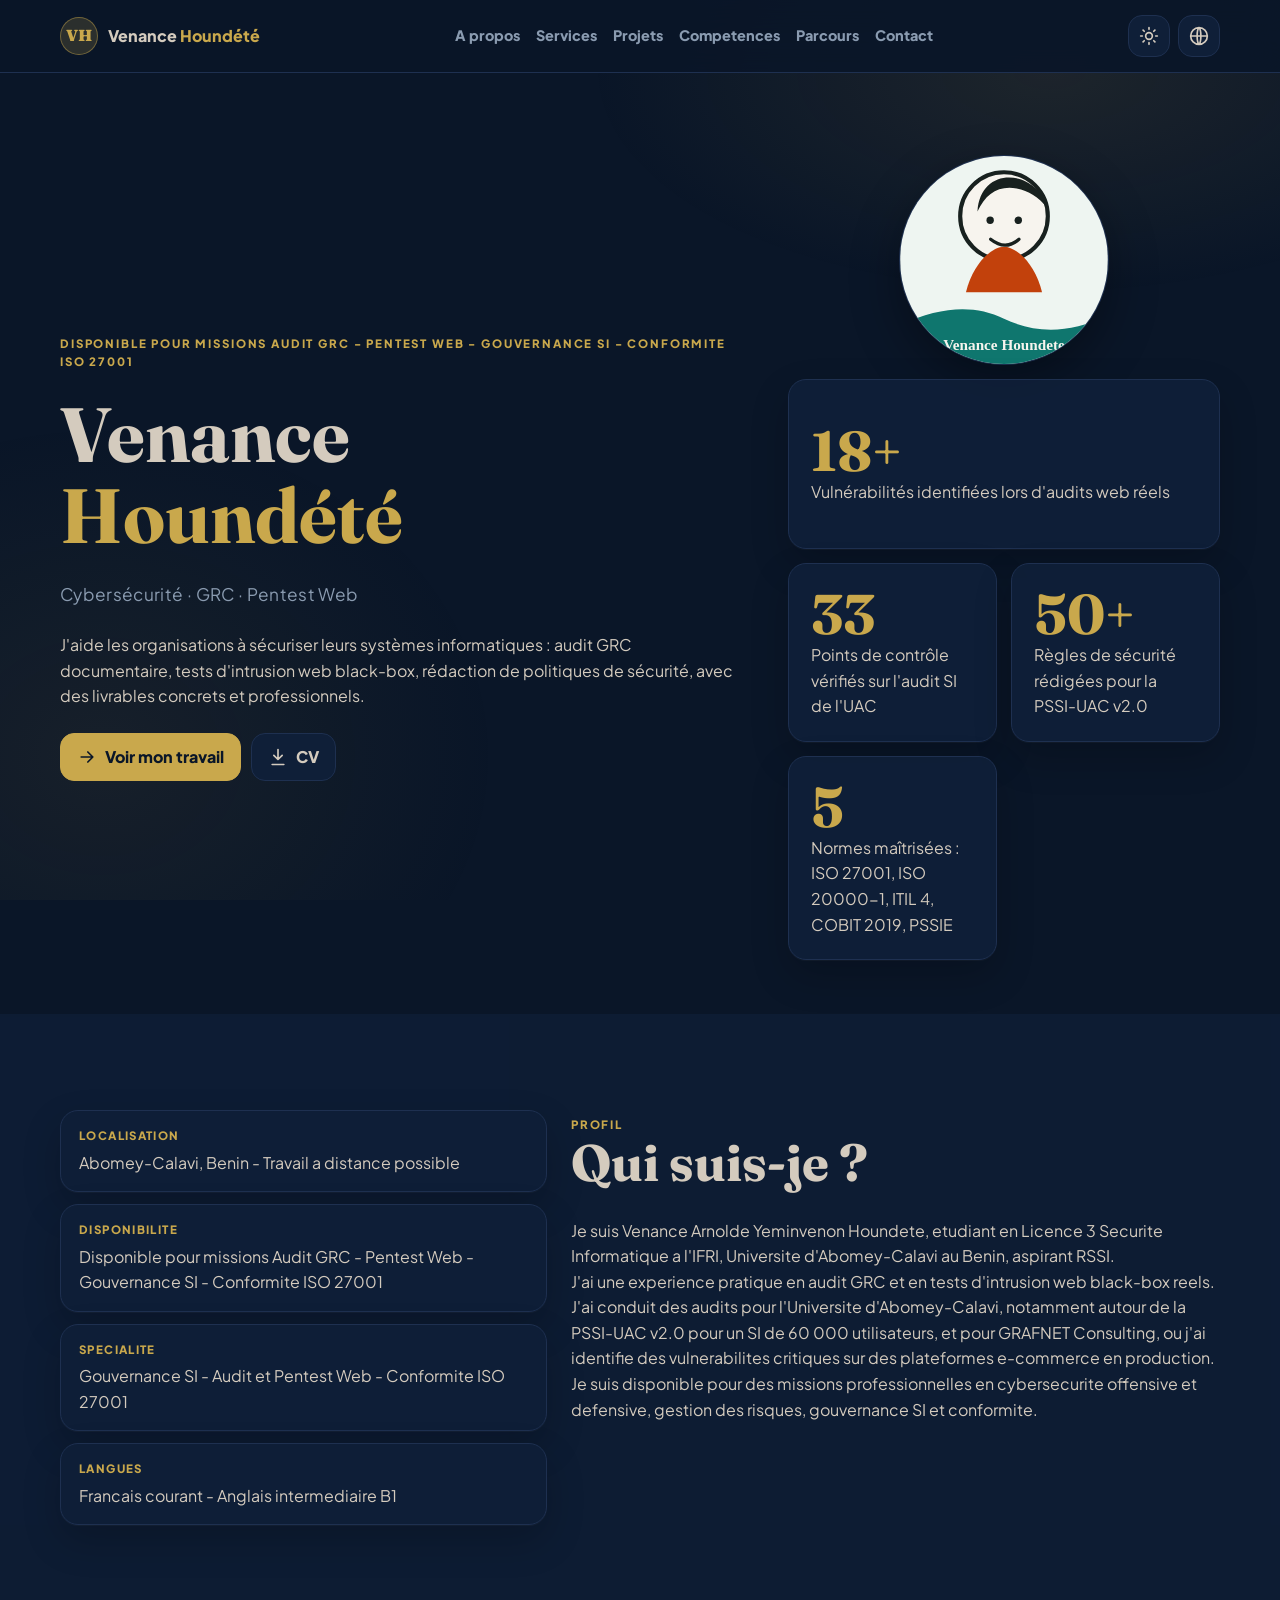
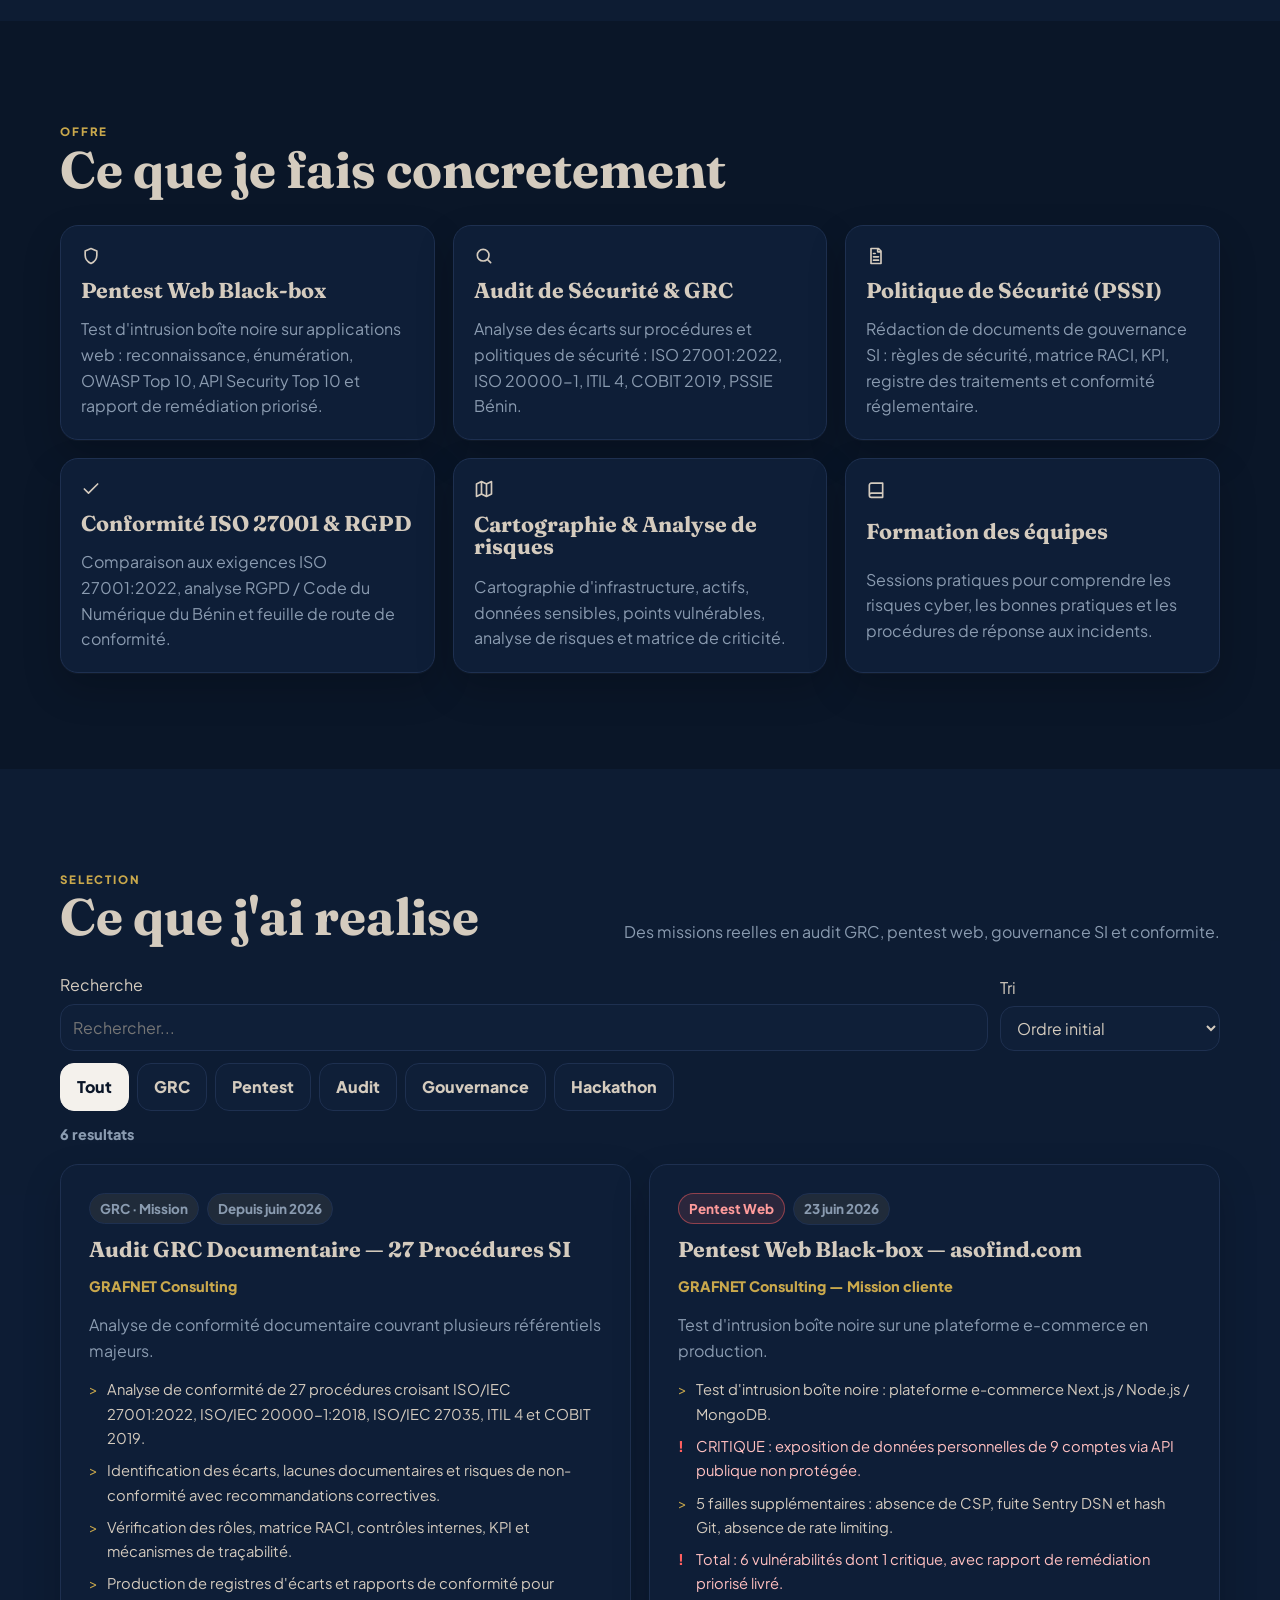
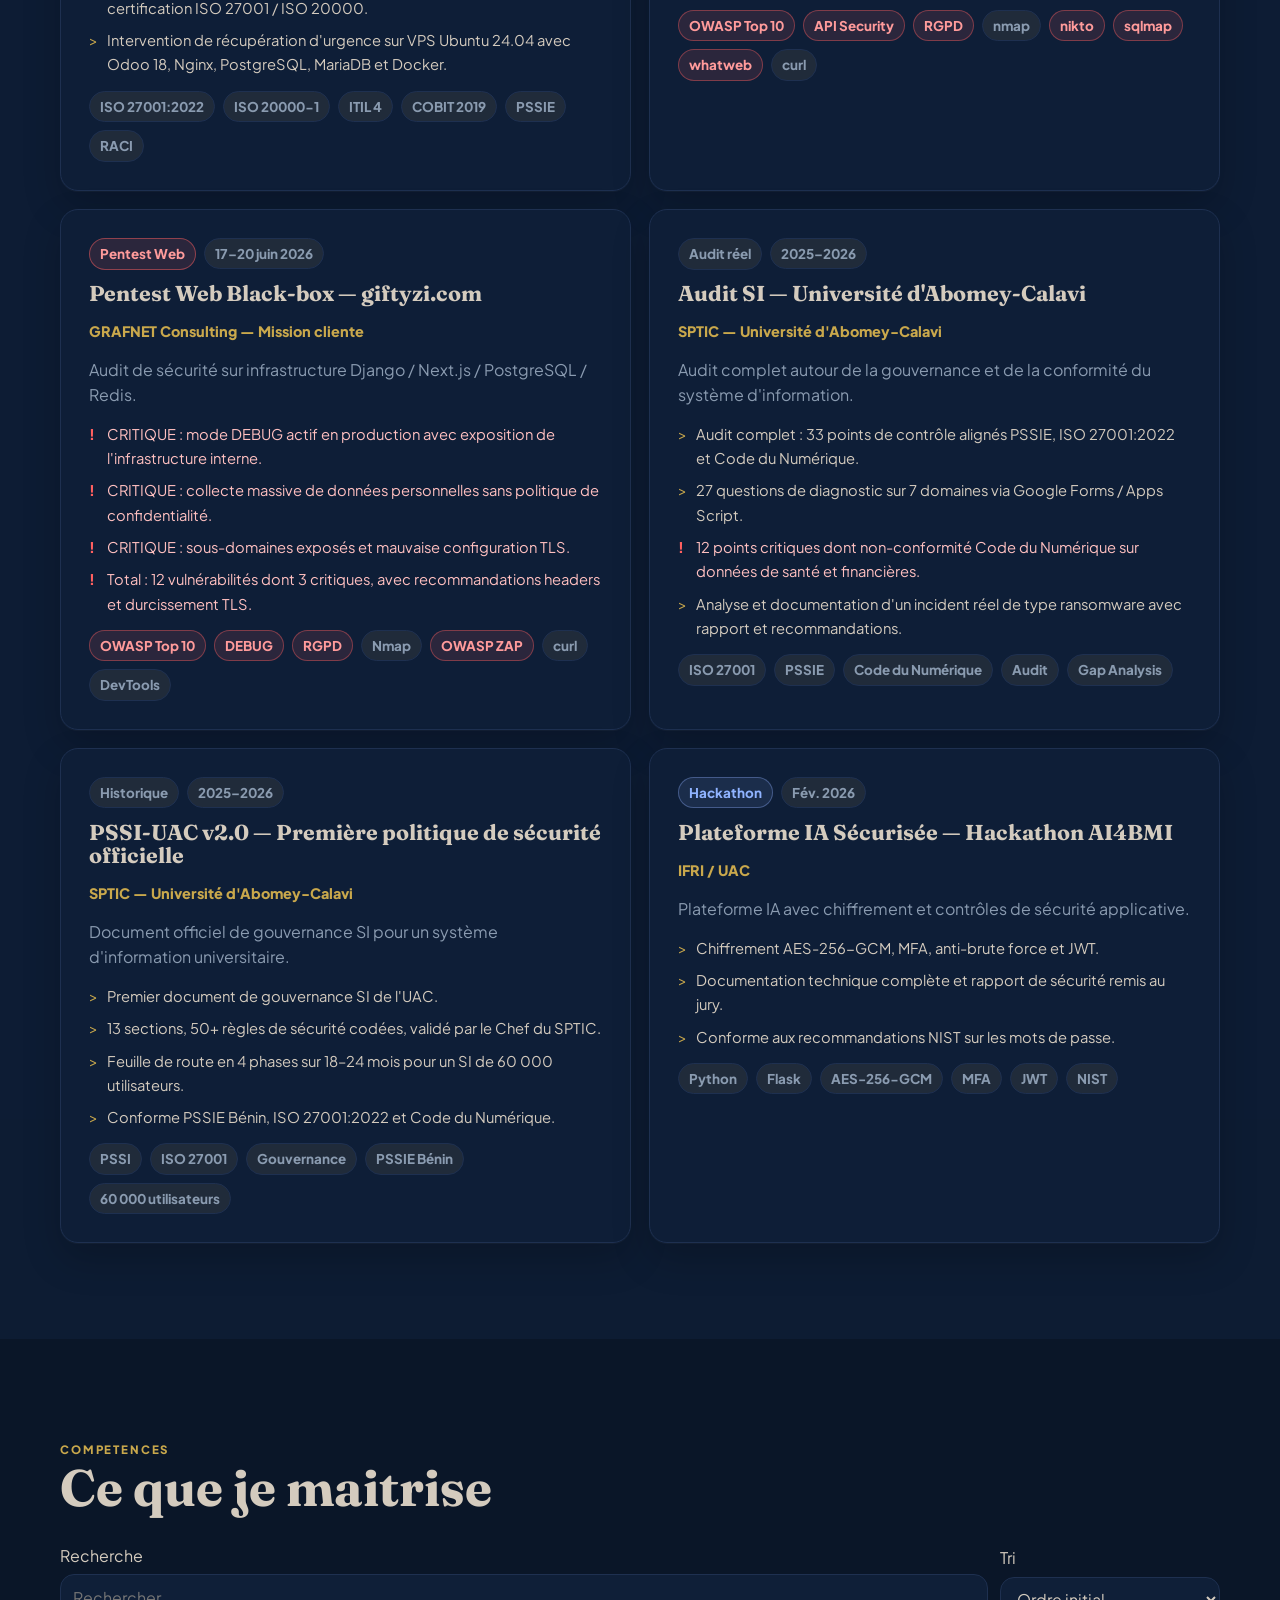
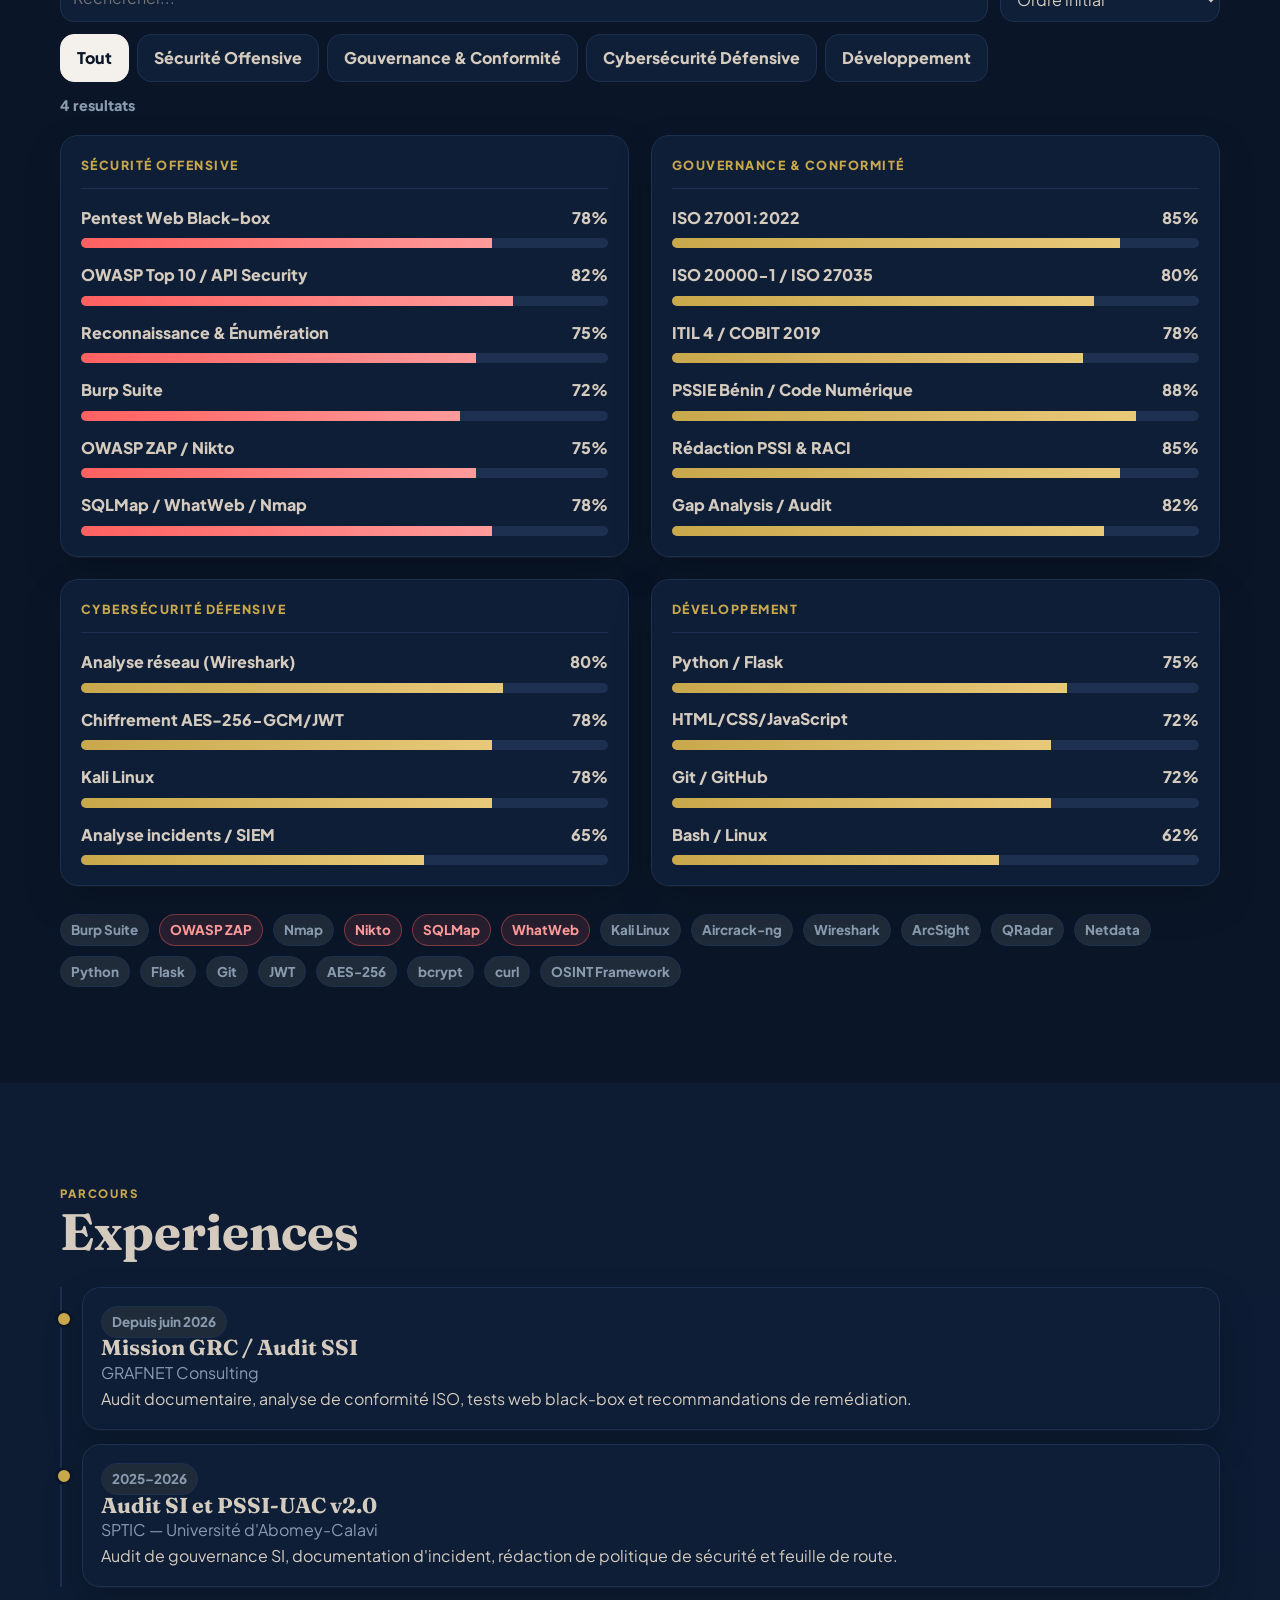
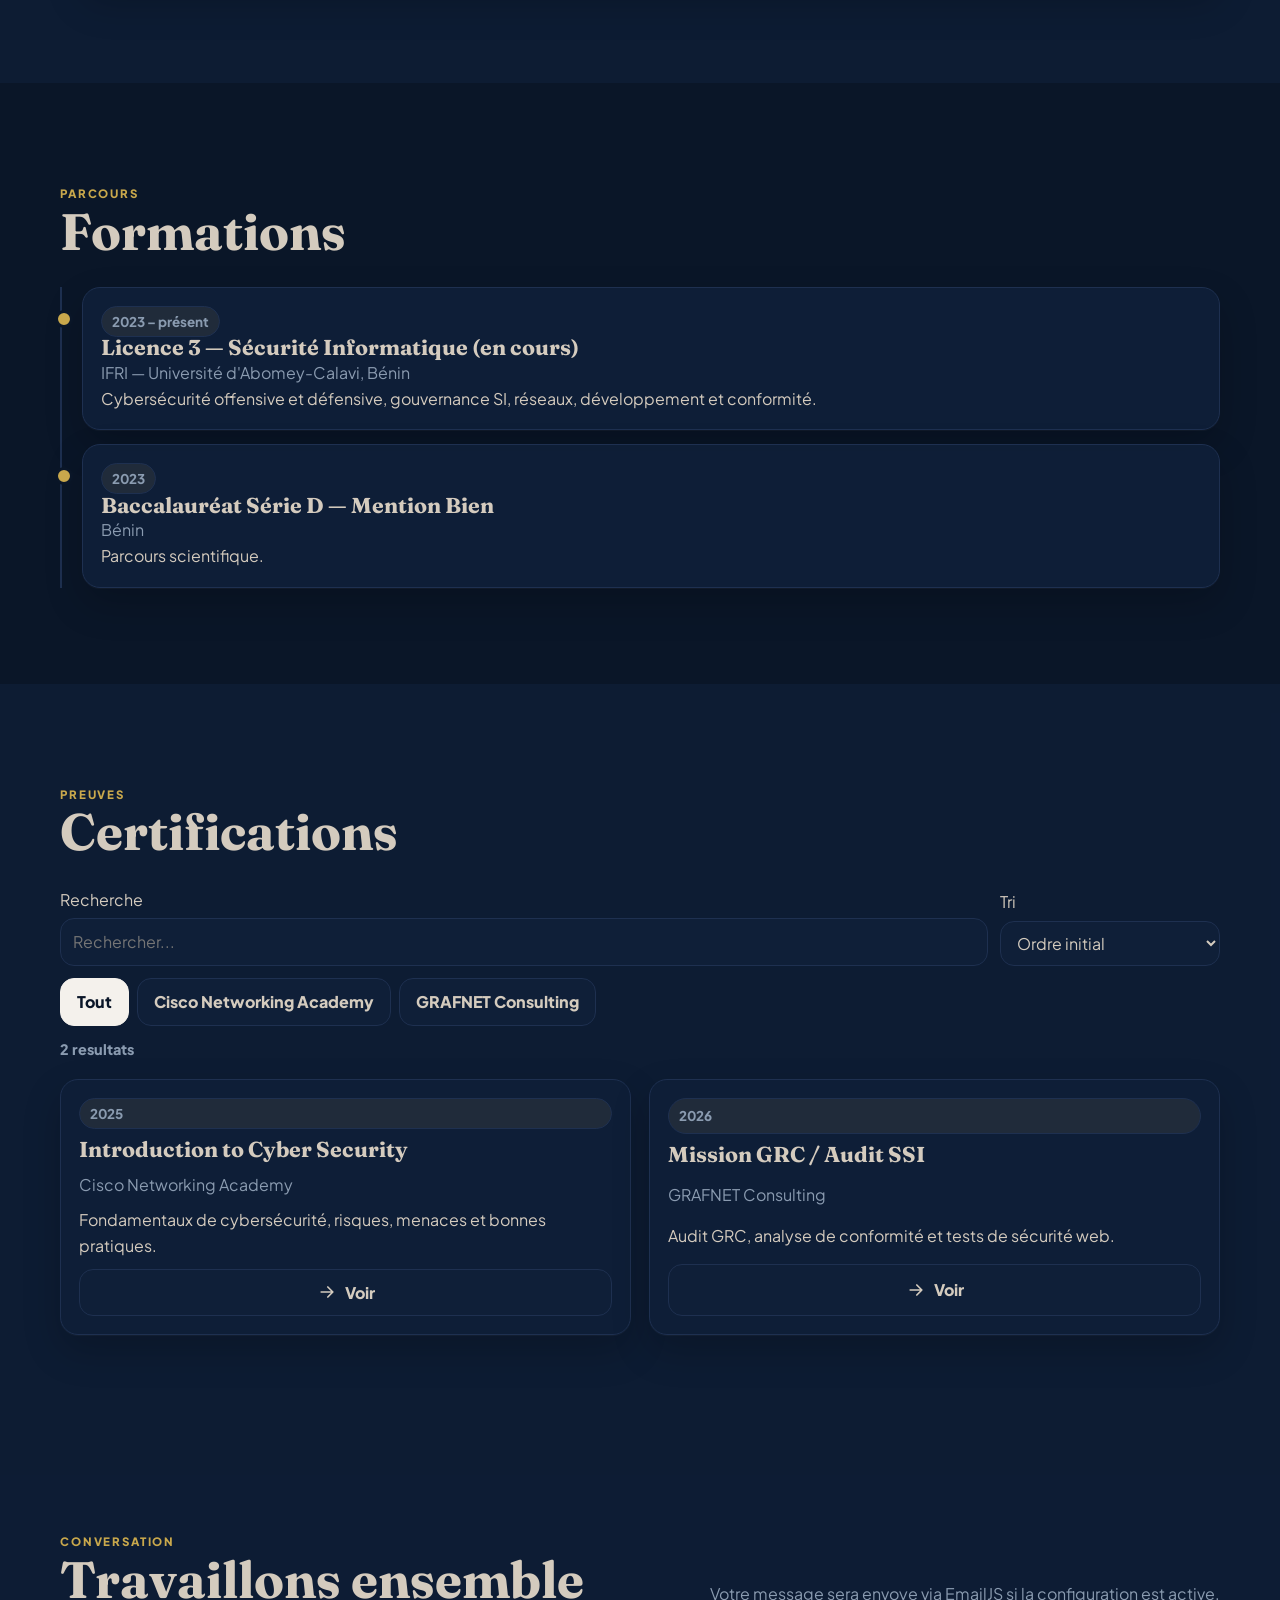
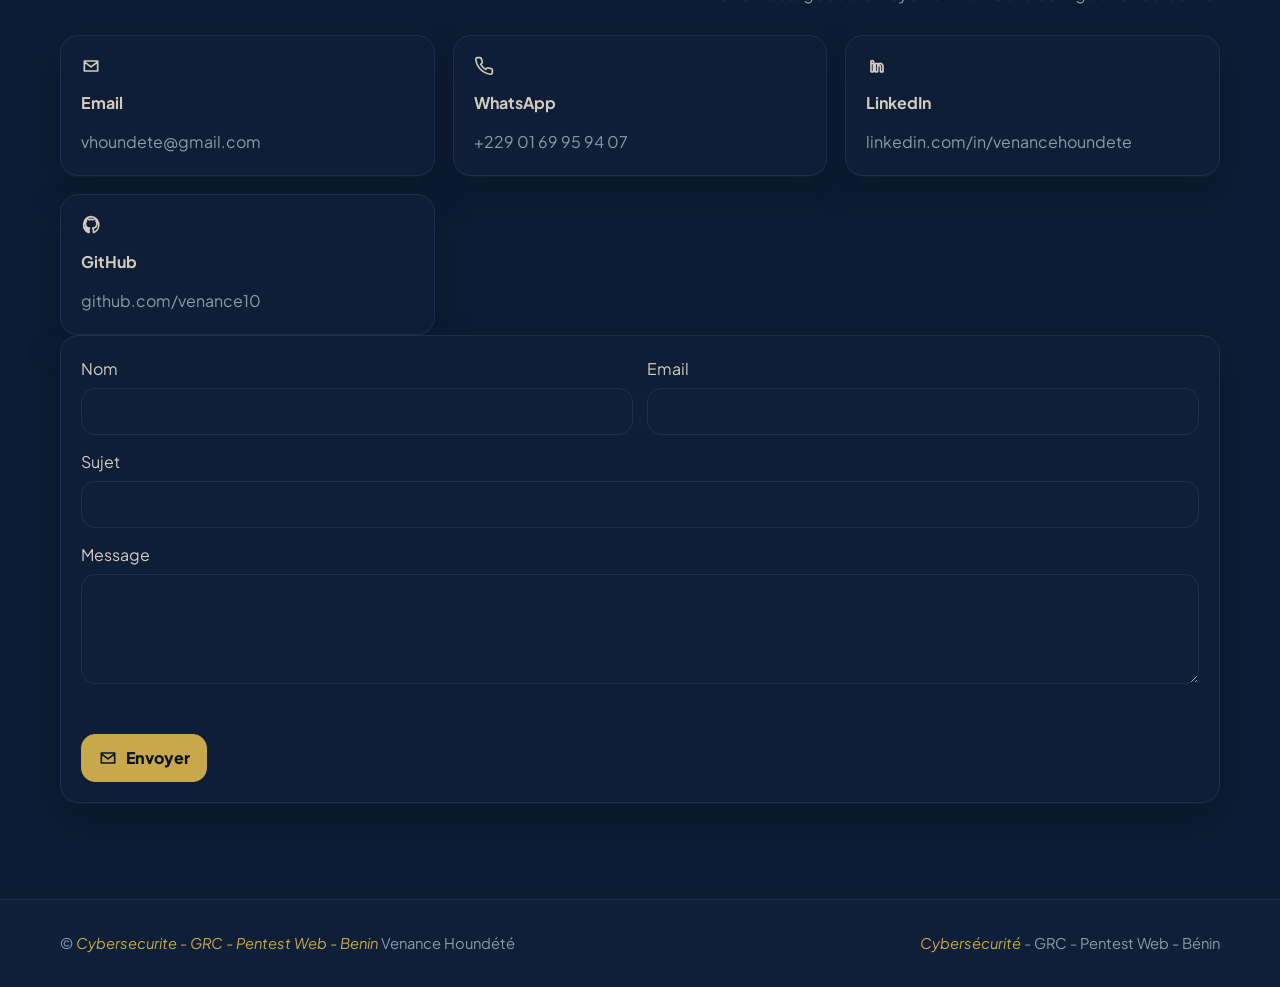
==== commit 8bab7ce7: "Fix CV download and polish contact media admin" ====
--- a/index.html
+++ b/index.html
@@ -12,18 +12,18 @@
   <meta property="og:image" content="./assets/images/og-image.svg">
   <meta property="og:type" content="website">
   <meta name="twitter:card" content="summary_large_image">
-  <link rel="manifest" href="./manifest.json?v=2026-07-10-sw-v23">
+  <link rel="manifest" href="./manifest.json?v=2026-07-13-sw-v24">
   <link rel="icon" href="./assets/images/favicon.svg" type="image/svg+xml">
   <link rel="preconnect" href="https://fonts.googleapis.com">
   <link rel="preconnect" href="https://fonts.gstatic.com" crossorigin>
   <link href="https://fonts.googleapis.com/css2?family=Fraunces:opsz,wght@9..144,700;9..144,900&family=Plus+Jakarta+Sans:wght@400;650;750;800&display=swap" rel="stylesheet">
-  <link rel="stylesheet" href="./assets/css/variables.css?v=23">
-  <link rel="stylesheet" href="./assets/css/base.css?v=23">
-  <link rel="stylesheet" href="./assets/css/components.css?v=23">
-  <link rel="stylesheet" href="./assets/css/layout.css?v=23">
-  <link rel="stylesheet" href="./assets/css/sections.css?v=23">
-  <link rel="stylesheet" href="./assets/css/gallery.css?v=23">
-  <link rel="stylesheet" href="./assets/css/knowledge.css?v=23">
+  <link rel="stylesheet" href="./assets/css/variables.css?v=24">
+  <link rel="stylesheet" href="./assets/css/base.css?v=24">
+  <link rel="stylesheet" href="./assets/css/components.css?v=24">
+  <link rel="stylesheet" href="./assets/css/layout.css?v=24">
+  <link rel="stylesheet" href="./assets/css/sections.css?v=24">
+  <link rel="stylesheet" href="./assets/css/gallery.css?v=24">
+  <link rel="stylesheet" href="./assets/css/knowledge.css?v=24">
   <script type="application/ld+json">
     {"@context":"https://schema.org","@type":"Person","name":"Venance Arnolde Yéminvènon Houndété","url":"https://venance10.github.io/monparcours/","sameAs":["https://github.com/venance10","https://linkedin.com/in/venancehoundete"],"jobTitle":"Cybersecurity student and GRC / web pentest practitioner","address":{"@type":"PostalAddress","addressLocality":"Abomey-Calavi","addressCountry":"BJ"}}
   </script>
@@ -58,7 +58,7 @@
   <footer class="site-footer"><div class="container footer-inner"><span>© <span id="year"></span> Venance Houndété</span><span><em class="gold">Cybersécurité</em> - GRC - Pentest Web - Bénin</span></div></footer>
   <div id="modalRoot"></div>
   <div class="lightbox" id="lightbox"></div>
-  <script type="module" src="./assets/js/app.js?v=23"></script>
+  <script type="module" src="./assets/js/app.js?v=24"></script>
 </body>
 </html>
 
--- a/assets/css/variables.css
+++ b/assets/css/variables.css
@@ -13,7 +13,8 @@
   --success: #50c878;
   --danger: #ff6060;
   --shadow: 0 24px 60px rgba(0, 0, 0, .34);
-  --radius: 12px;
+  --shadow-soft: 0 16px 38px rgba(0, 0, 0, .18);
+  --radius: 14px;
   --font-display: "Fraunces", Georgia, serif;
   --font-body: "Plus Jakarta Sans", system-ui, -apple-system, Segoe UI, sans-serif;
   --max: 1160px;
@@ -32,6 +33,7 @@
   --accent: #e8c97a;
   --ink: #f4f1ec;
   --shadow: 0 18px 48px rgba(0, 0, 0, .35);
+  --shadow-soft: 0 16px 38px rgba(0, 0, 0, .2);
 }
 
 [data-theme="light"] {
@@ -47,4 +49,5 @@
   --accent: #c9a84c;
   --ink: #0a1628;
   --shadow: 0 18px 48px rgba(10, 22, 40, .14);
+  --shadow-soft: 0 14px 30px rgba(10, 22, 40, .1);
 }
--- a/assets/css/components.css
+++ b/assets/css/components.css
@@ -24,10 +24,10 @@
   place-items: center;
 }
 .card {
-  background: var(--surface);
+  background: color-mix(in srgb, var(--surface), transparent 5%);
   border: 1px solid var(--line);
-  border-radius: var(--radius);
-  box-shadow: 0 1px 0 rgba(255,255,255,.02);
+  border-radius: calc(var(--radius) + 4px);
+  box-shadow: 0 1px 0 rgba(255,255,255,.03), var(--shadow-soft, 0 18px 42px rgba(0,0,0,.18));
   transition: border-color .25s ease, transform .25s ease, box-shadow .25s ease;
 }
 .card:hover {
@@ -94,8 +94,34 @@
   color: var(--text);
   padding: 10px 12px;
 }
+.field input[aria-invalid="true"],
+.field textarea[aria-invalid="true"] {
+  border-color: var(--danger);
+  box-shadow: 0 0 0 3px color-mix(in srgb, var(--danger), transparent 78%);
+}
+.field-error {
+  color: #ffb3b3;
+  font-weight: 800;
+  font-size: .84rem;
+}
+.form-status {
+  margin-top: 12px;
+  min-height: 24px;
+  font-weight: 850;
+}
+.form-status[data-state="success"] { color: var(--success); }
+.form-status[data-state="error"] { color: #ffb3b3; }
+.form-status[data-state="pending"] { color: var(--brand); }
+.hp-field {
+  position: absolute;
+  left: -9999px;
+  opacity: 0;
+  pointer-events: none;
+}
 .field textarea { min-height: 110px; resize: vertical; }
 @media (max-width: 720px) {
   .form-grid,
   .smart-filter { grid-template-columns: 1fr; }
+  .btn, .icon-btn { min-height: 46px; }
+  .contact-form { padding: 18px; }
 }
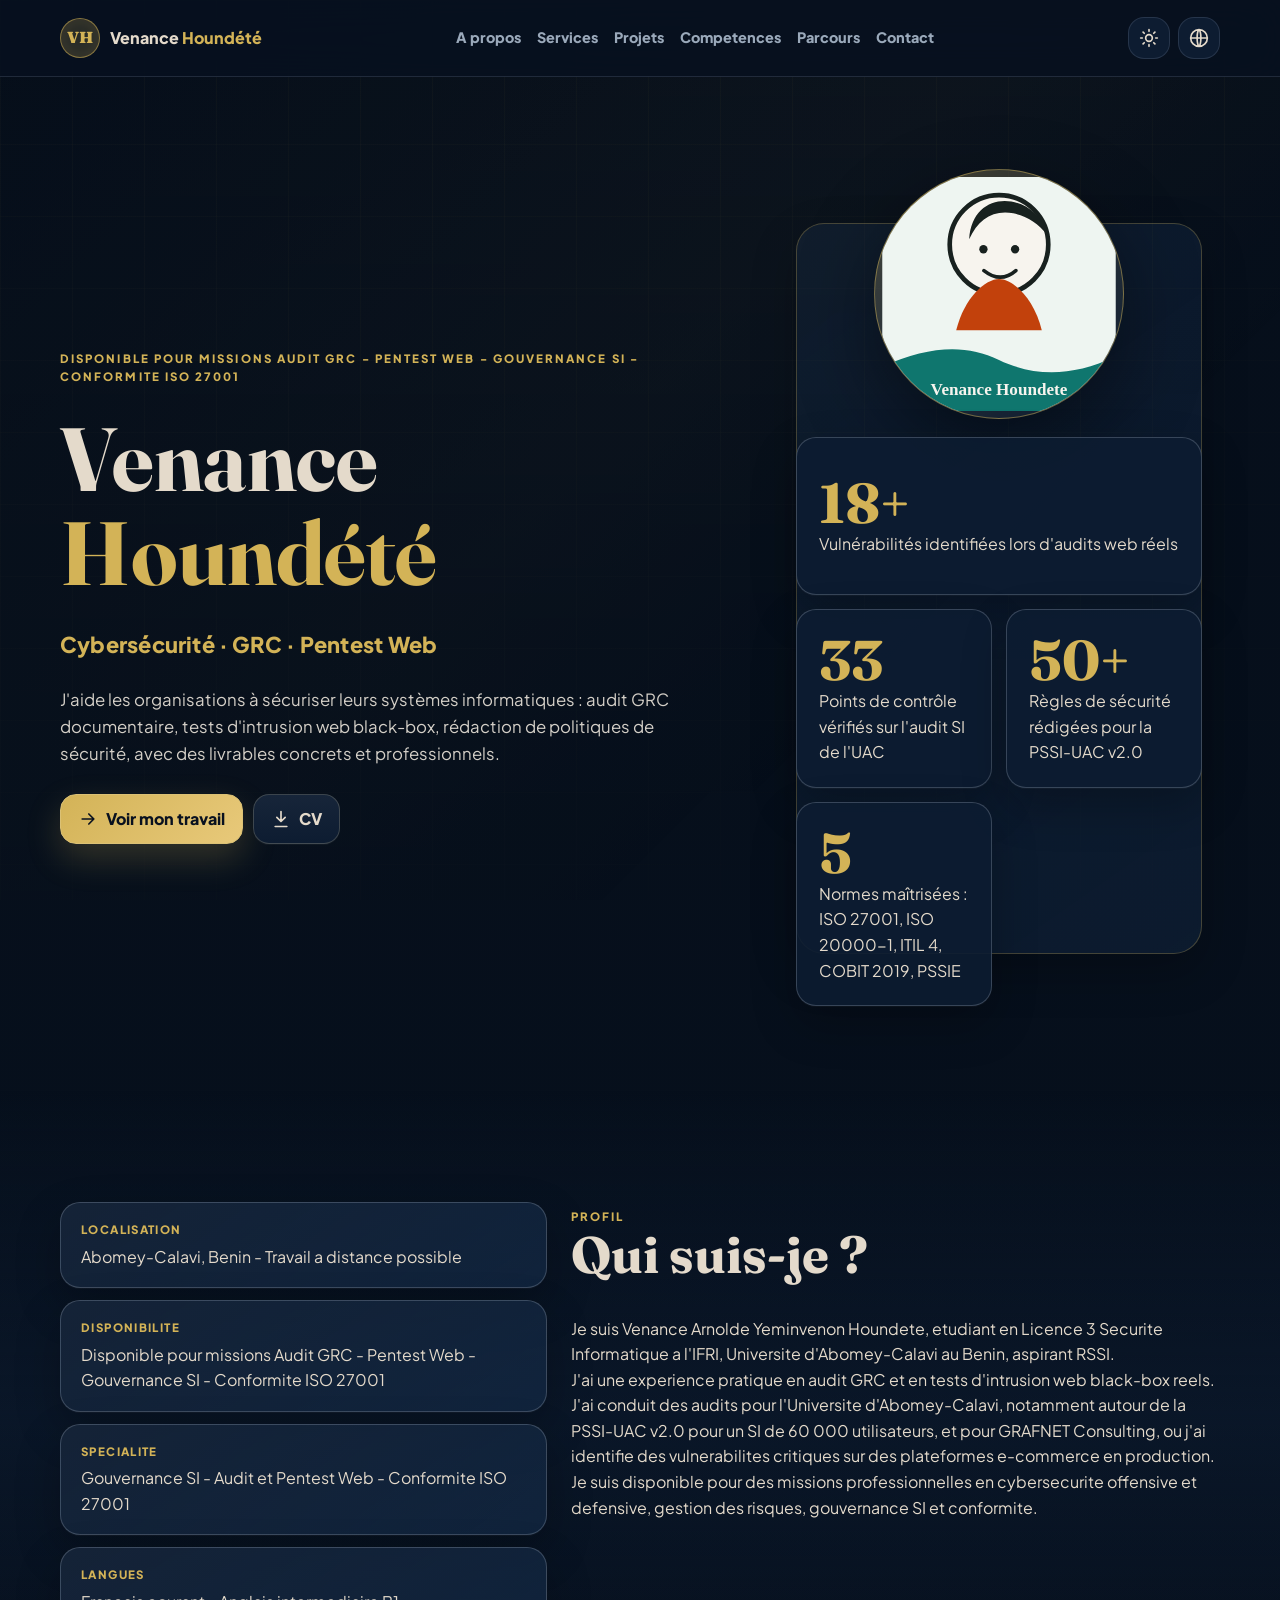
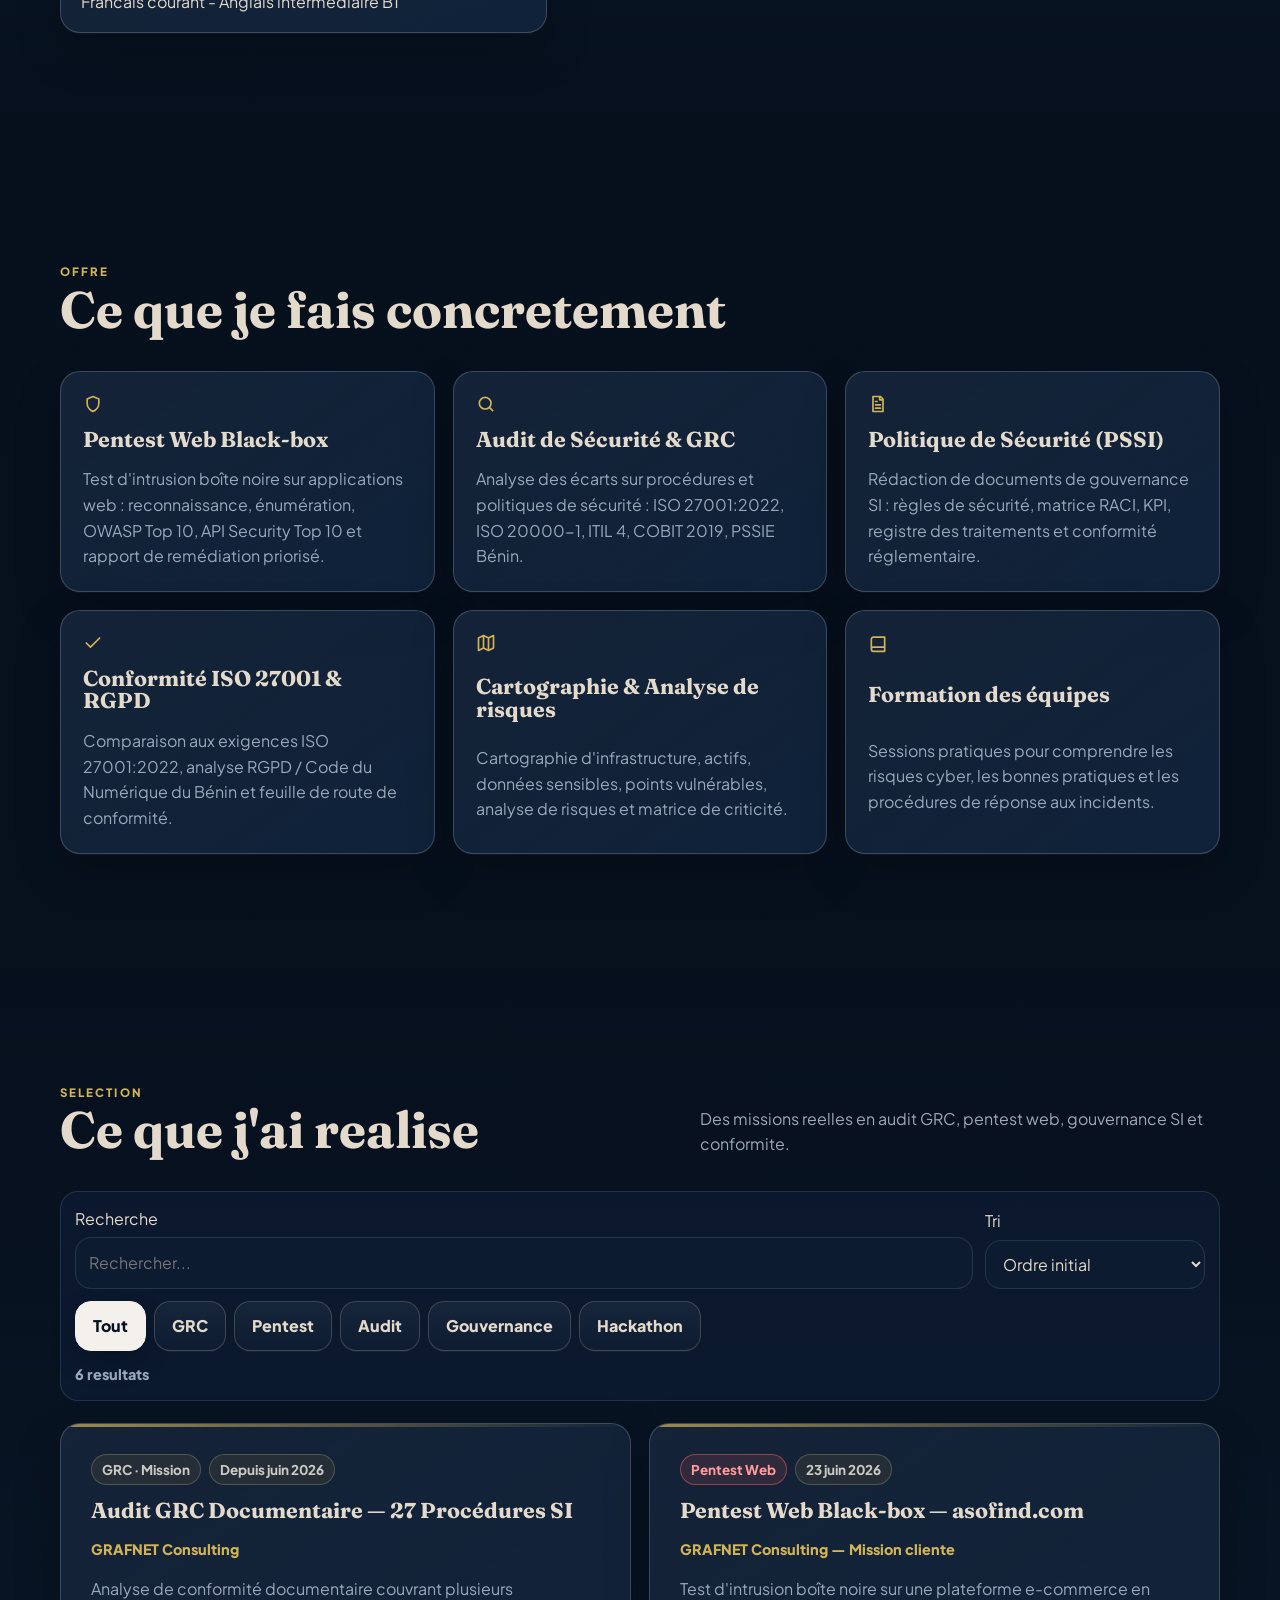
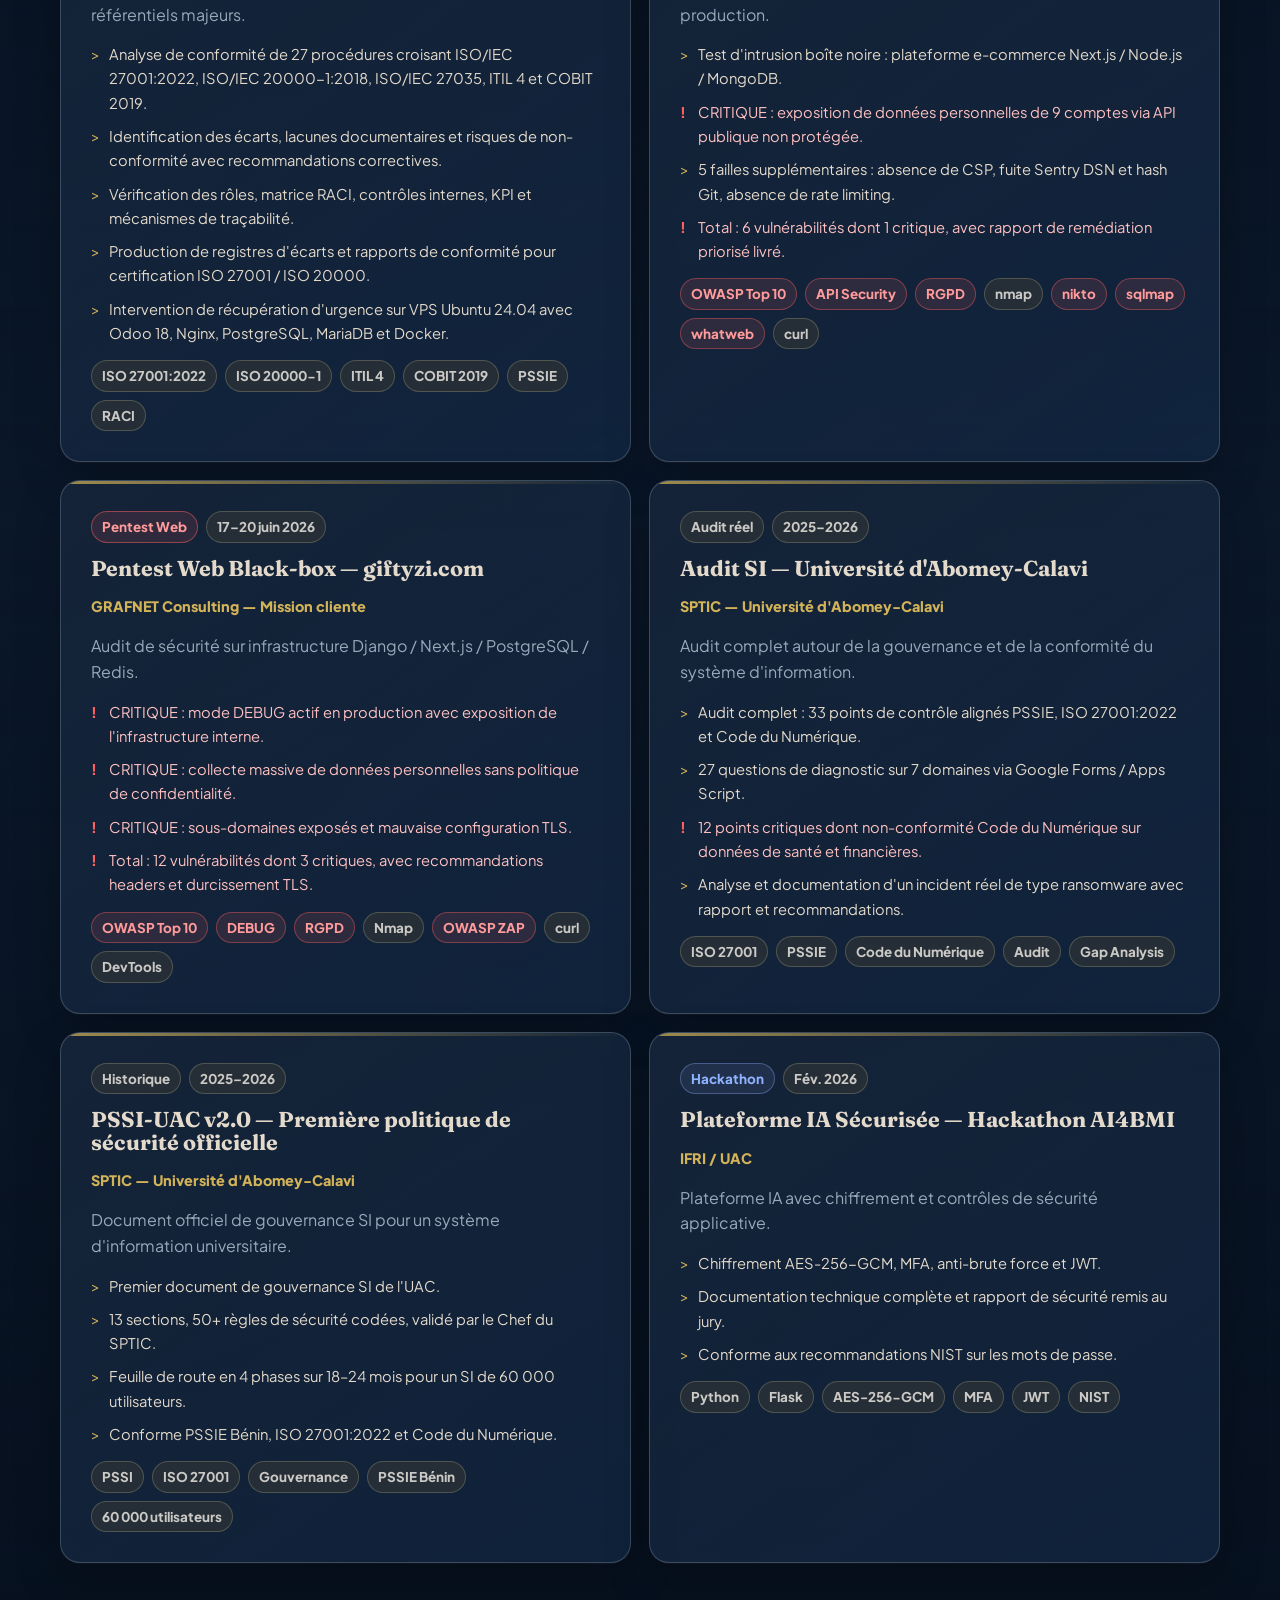
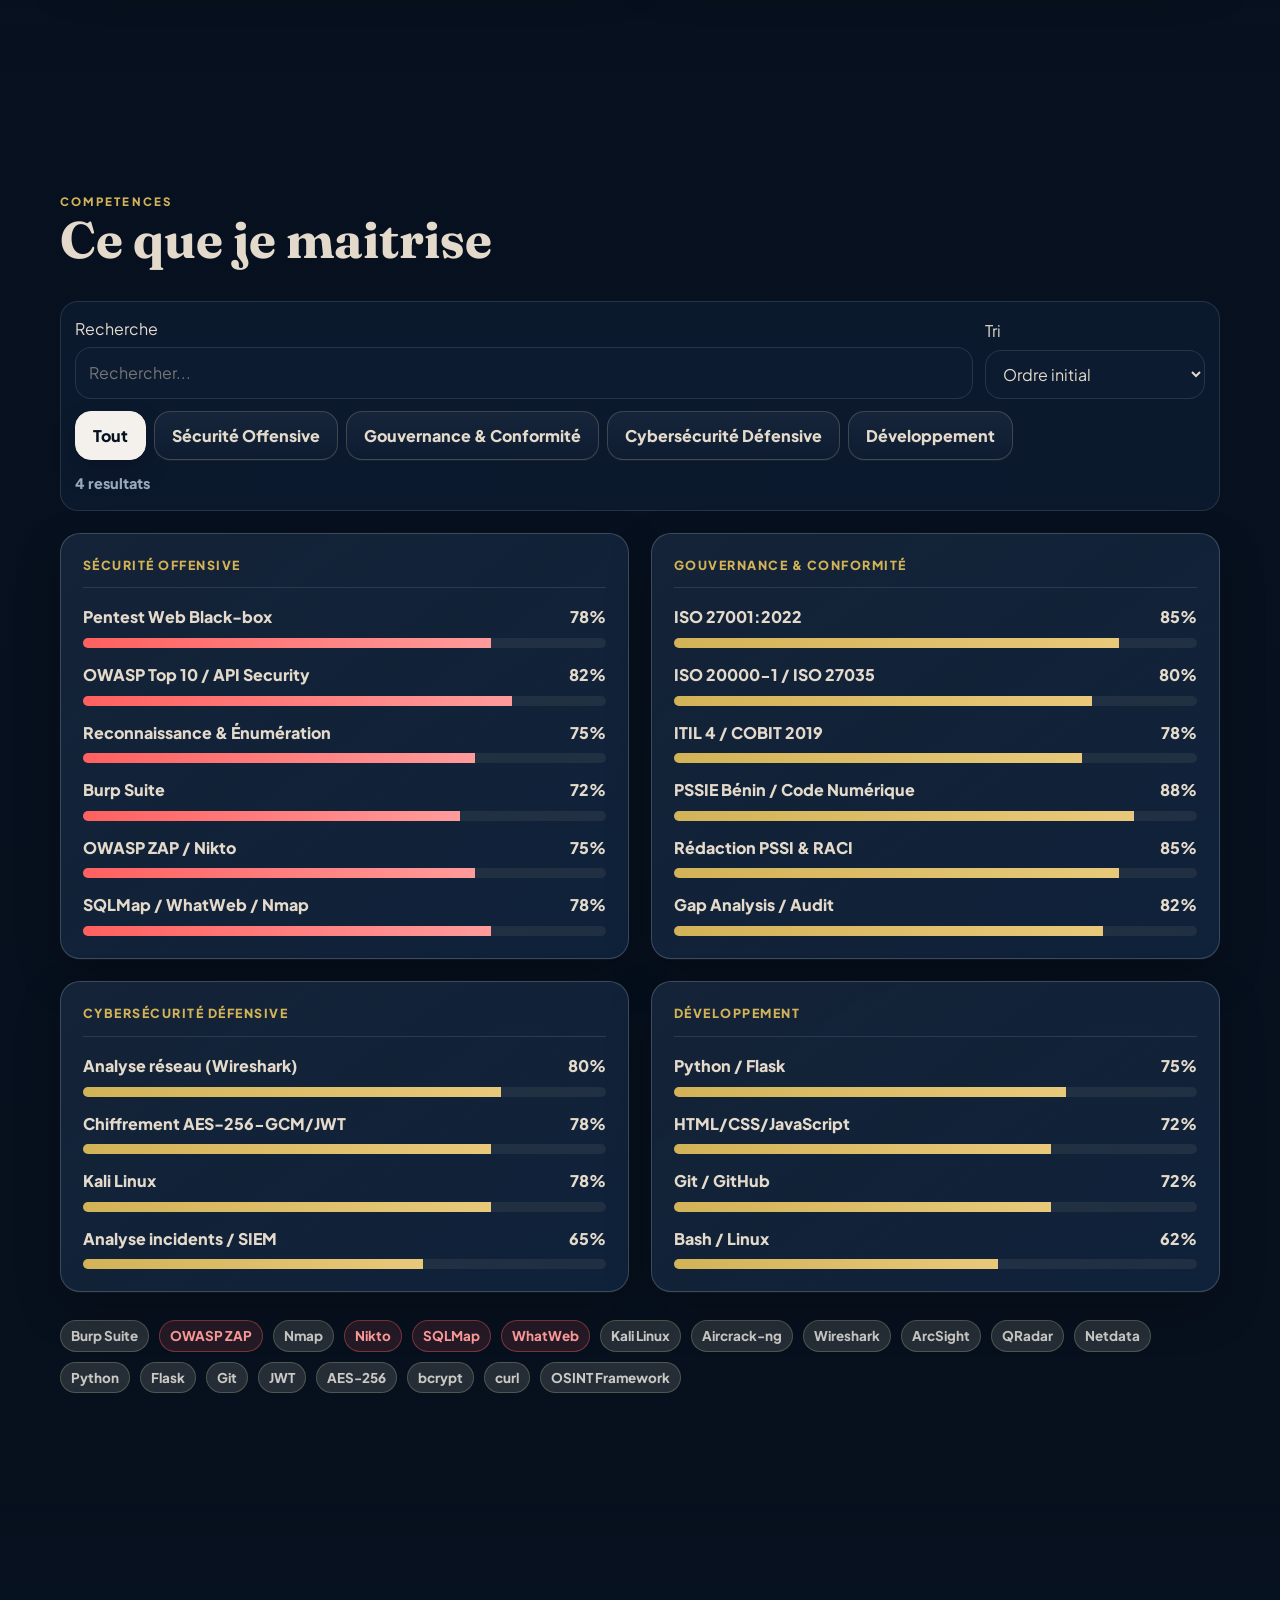
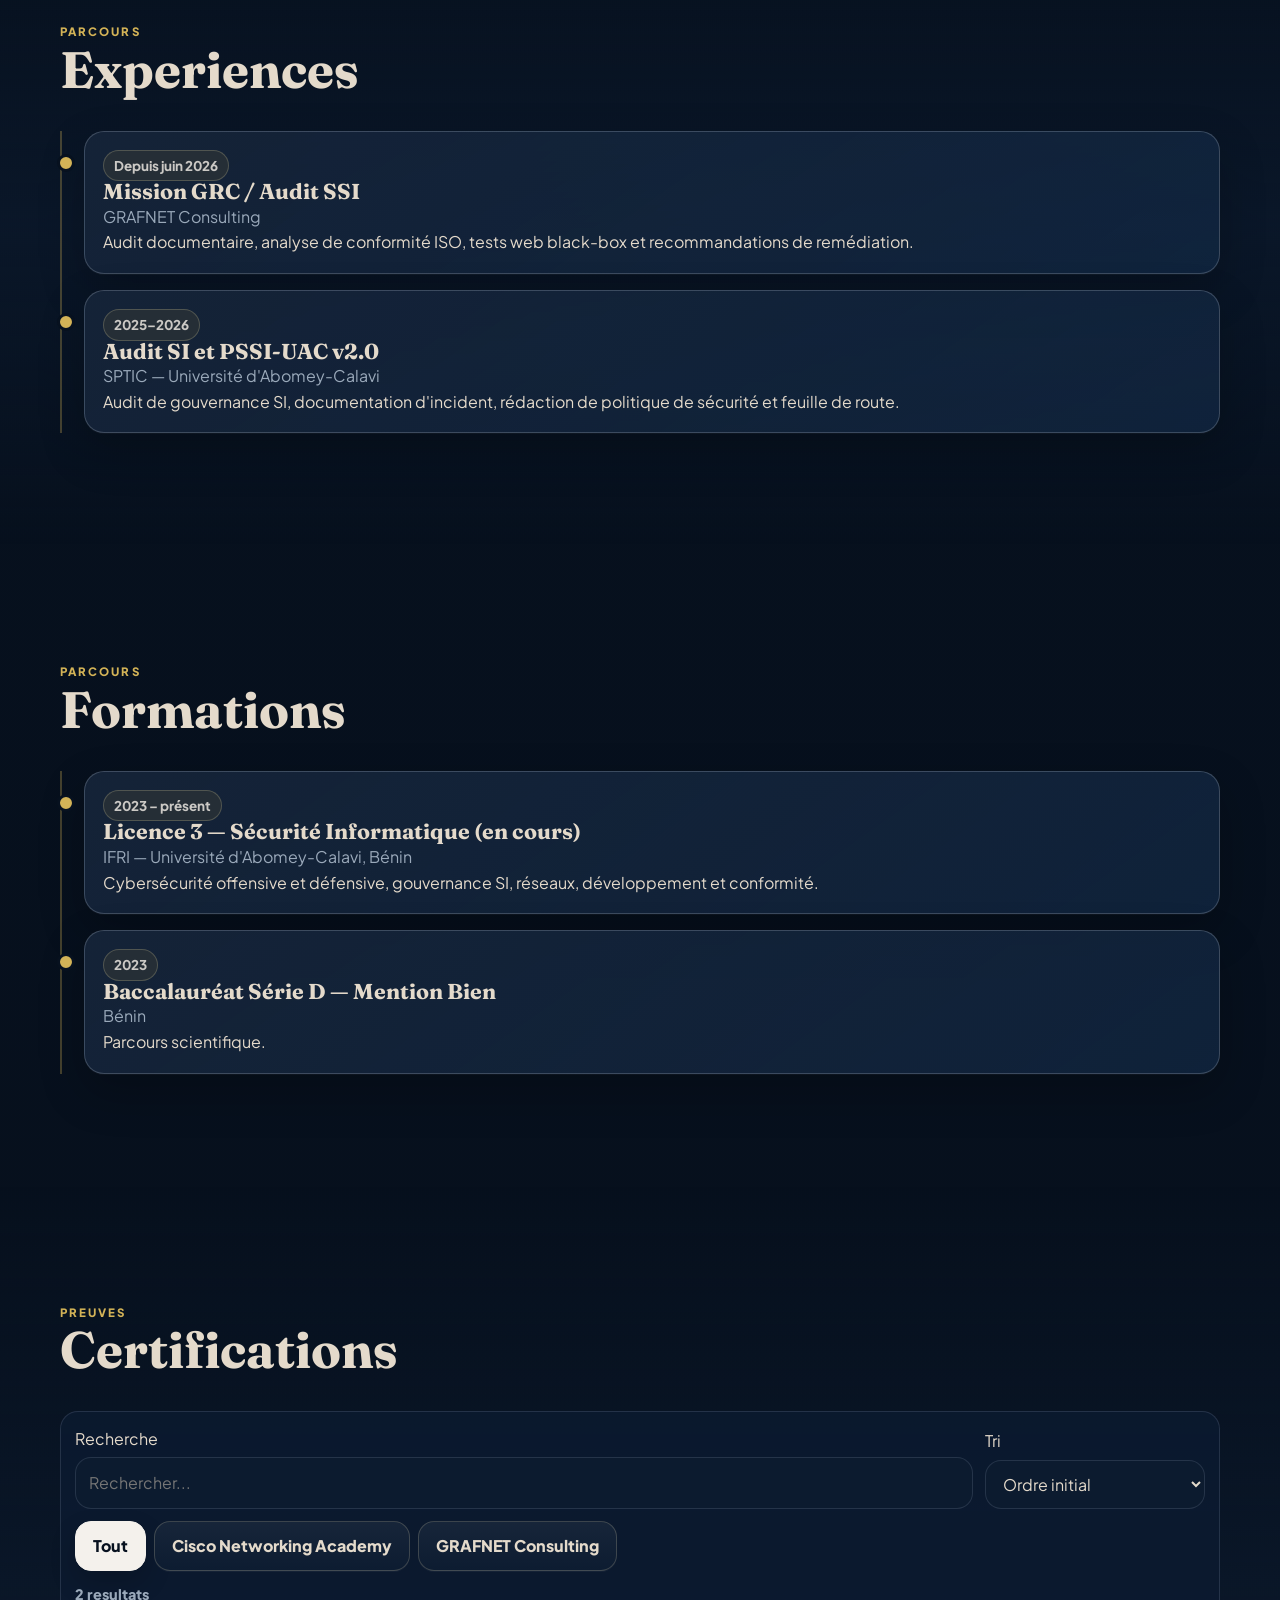
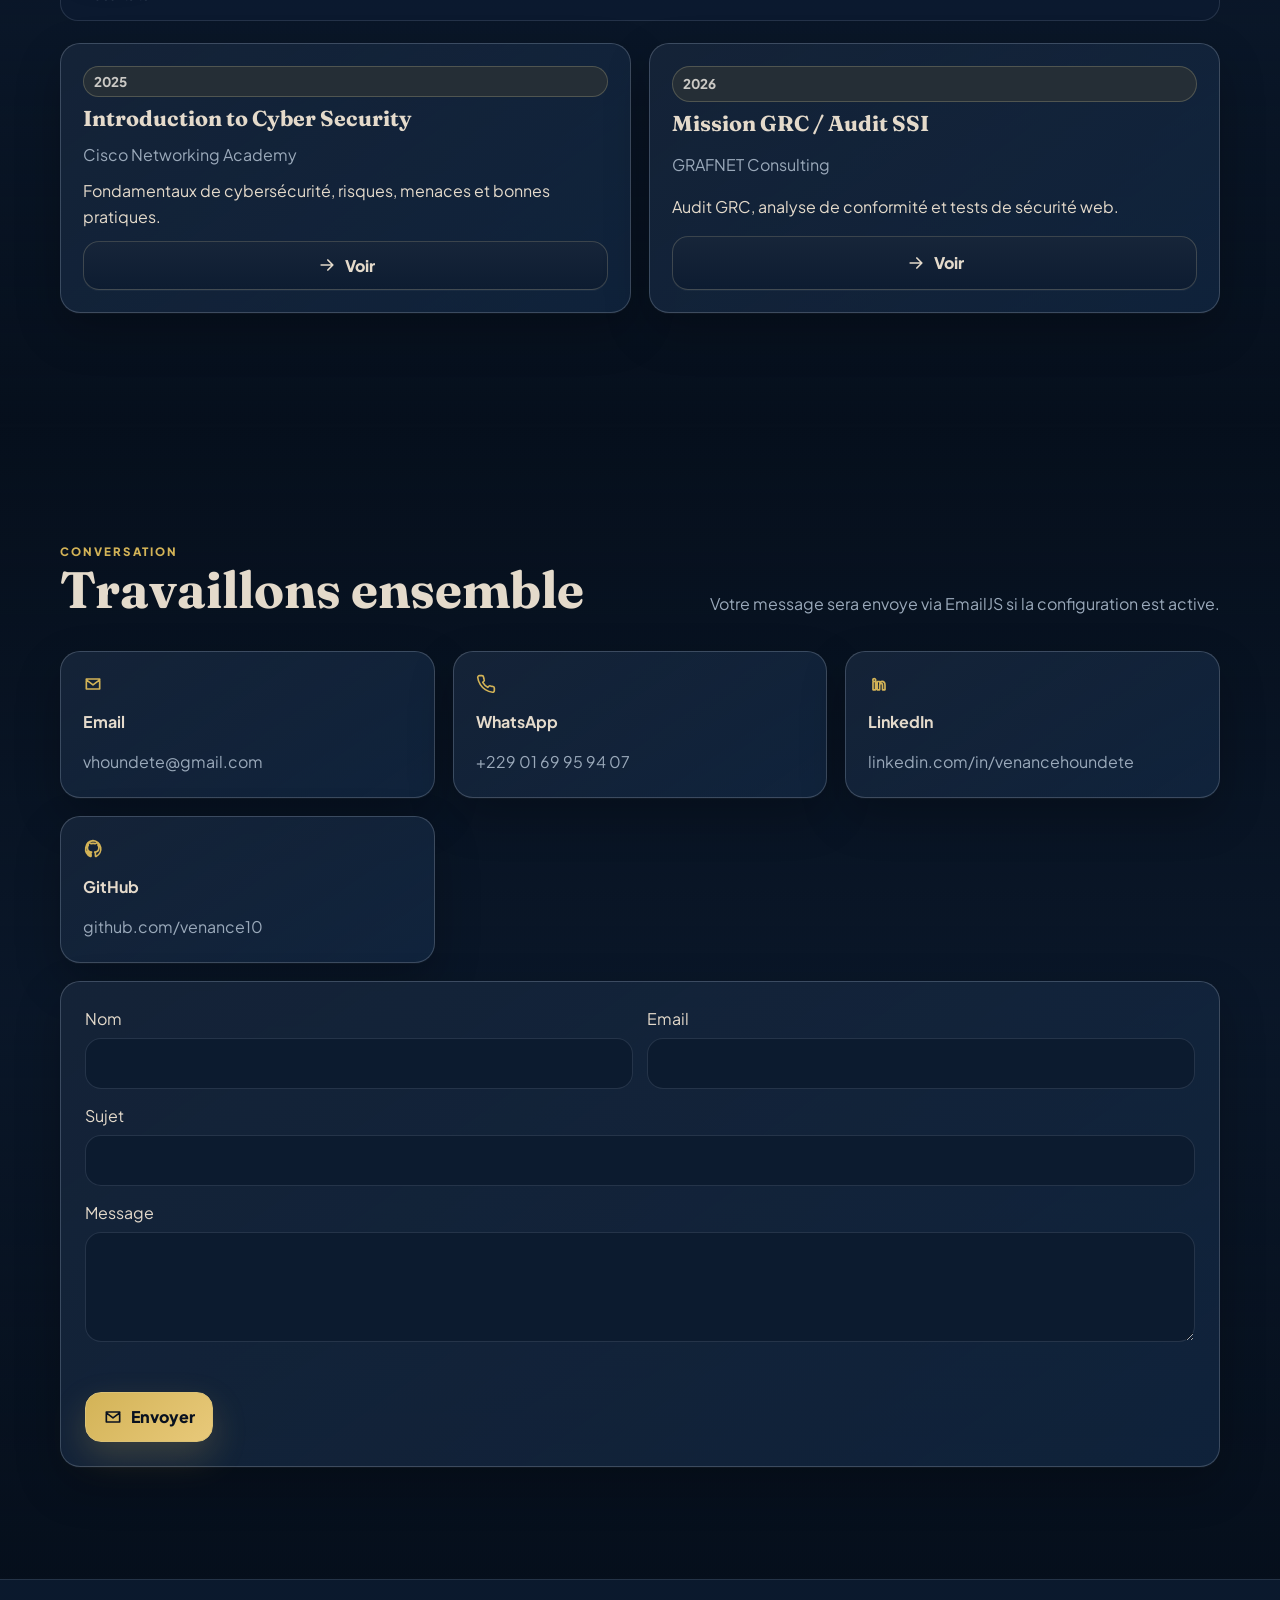
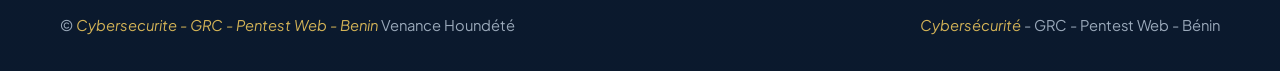
==== commit 3048e247: "Apply premium design V4" ====
--- a/index.html
+++ b/index.html
@@ -12,18 +12,18 @@
   <meta property="og:image" content="./assets/images/og-image.svg">
   <meta property="og:type" content="website">
   <meta name="twitter:card" content="summary_large_image">
-  <link rel="manifest" href="./manifest.json?v=2026-07-13-sw-v24">
+  <link rel="manifest" href="./manifest.json?v=2026-07-13-sw-v25">
   <link rel="icon" href="./assets/images/favicon.svg" type="image/svg+xml">
   <link rel="preconnect" href="https://fonts.googleapis.com">
   <link rel="preconnect" href="https://fonts.gstatic.com" crossorigin>
   <link href="https://fonts.googleapis.com/css2?family=Fraunces:opsz,wght@9..144,700;9..144,900&family=Plus+Jakarta+Sans:wght@400;650;750;800&display=swap" rel="stylesheet">
-  <link rel="stylesheet" href="./assets/css/variables.css?v=24">
-  <link rel="stylesheet" href="./assets/css/base.css?v=24">
-  <link rel="stylesheet" href="./assets/css/components.css?v=24">
-  <link rel="stylesheet" href="./assets/css/layout.css?v=24">
-  <link rel="stylesheet" href="./assets/css/sections.css?v=24">
-  <link rel="stylesheet" href="./assets/css/gallery.css?v=24">
-  <link rel="stylesheet" href="./assets/css/knowledge.css?v=24">
+  <link rel="stylesheet" href="./assets/css/variables.css?v=25">
+  <link rel="stylesheet" href="./assets/css/base.css?v=25">
+  <link rel="stylesheet" href="./assets/css/components.css?v=25">
+  <link rel="stylesheet" href="./assets/css/layout.css?v=25">
+  <link rel="stylesheet" href="./assets/css/sections.css?v=25">
+  <link rel="stylesheet" href="./assets/css/gallery.css?v=25">
+  <link rel="stylesheet" href="./assets/css/knowledge.css?v=25">
   <script type="application/ld+json">
     {"@context":"https://schema.org","@type":"Person","name":"Venance Arnolde Yéminvènon Houndété","url":"https://venance10.github.io/monparcours/","sameAs":["https://github.com/venance10","https://linkedin.com/in/venancehoundete"],"jobTitle":"Cybersecurity student and GRC / web pentest practitioner","address":{"@type":"PostalAddress","addressLocality":"Abomey-Calavi","addressCountry":"BJ"}}
   </script>
@@ -58,7 +58,7 @@
   <footer class="site-footer"><div class="container footer-inner"><span>© <span id="year"></span> Venance Houndété</span><span><em class="gold">Cybersécurité</em> - GRC - Pentest Web - Bénin</span></div></footer>
   <div id="modalRoot"></div>
   <div class="lightbox" id="lightbox"></div>
-  <script type="module" src="./assets/js/app.js?v=24"></script>
+  <script type="module" src="./assets/js/app.js?v=25"></script>
 </body>
 </html>
 
--- a/assets/css/variables.css
+++ b/assets/css/variables.css
@@ -1,20 +1,21 @@
 :root {
   color-scheme: dark;
-  --bg: #0a1628;
-  --surface: #0f1f38;
-  --surface-2: #162947;
-  --text: #d4cbbe;
-  --muted: #8a9bb0;
-  --line: #1e3050;
-  --brand: #c9a84c;
+  --bg: #07111f;
+  --surface: #0d1c31;
+  --surface-2: #132945;
+  --text: #e4dacb;
+  --muted: #9aa9ba;
+  --line: rgba(190, 207, 230, .14);
+  --brand: #d3b357;
   --brand-2: #ff6060;
   --accent: #e8c97a;
   --ink: #f4f1ec;
   --success: #50c878;
   --danger: #ff6060;
-  --shadow: 0 24px 60px rgba(0, 0, 0, .34);
-  --shadow-soft: 0 16px 38px rgba(0, 0, 0, .18);
-  --radius: 14px;
+  --shadow: 0 30px 80px rgba(0, 0, 0, .42);
+  --shadow-soft: 0 18px 46px rgba(0, 0, 0, .24);
+  --glass: rgba(13, 28, 49, .74);
+  --radius: 16px;
   --font-display: "Fraunces", Georgia, serif;
   --font-body: "Plus Jakarta Sans", system-ui, -apple-system, Segoe UI, sans-serif;
   --max: 1160px;
@@ -22,18 +23,19 @@
 
 [data-theme="dark"] {
   color-scheme: dark;
-  --bg: #0a1628;
-  --surface: #0f1f38;
-  --surface-2: #162947;
-  --text: #d4cbbe;
-  --muted: #8a9bb0;
-  --line: #1e3050;
-  --brand: #c9a84c;
+  --bg: #07111f;
+  --surface: #0d1c31;
+  --surface-2: #132945;
+  --text: #e4dacb;
+  --muted: #9aa9ba;
+  --line: rgba(190, 207, 230, .14);
+  --brand: #d3b357;
   --brand-2: #ff6060;
   --accent: #e8c97a;
   --ink: #f4f1ec;
-  --shadow: 0 18px 48px rgba(0, 0, 0, .35);
-  --shadow-soft: 0 16px 38px rgba(0, 0, 0, .2);
+  --shadow: 0 30px 80px rgba(0, 0, 0, .42);
+  --shadow-soft: 0 18px 46px rgba(0, 0, 0, .24);
+  --glass: rgba(13, 28, 49, .74);
 }
 
 [data-theme="light"] {
@@ -50,4 +52,5 @@
   --ink: #0a1628;
   --shadow: 0 18px 48px rgba(10, 22, 40, .14);
   --shadow-soft: 0 14px 30px rgba(10, 22, 40, .1);
+  --glass: rgba(255, 255, 255, .78);
 }
--- a/assets/css/base.css
+++ b/assets/css/base.css
@@ -2,10 +2,12 @@
 html { scroll-behavior: smooth; }
 body {
   margin: 0;
-  background: var(--bg);
+  background:
+    linear-gradient(180deg, color-mix(in srgb, var(--bg), #000 14%) 0%, var(--bg) 38%, color-mix(in srgb, var(--bg), #000 9%) 100%);
   color: var(--text);
   font-family: var(--font-body);
   line-height: 1.6;
+  text-rendering: optimizeLegibility;
 }
 body::after {
   content: "";
@@ -14,8 +16,11 @@
   z-index: -1;
   pointer-events: none;
   background:
-    radial-gradient(ellipse 58% 40% at 82% 8%, color-mix(in srgb, var(--brand), transparent 90%) 0%, transparent 62%),
-    radial-gradient(ellipse 50% 60% at 8% 84%, color-mix(in srgb, var(--brand), transparent 93%) 0%, transparent 62%);
+    linear-gradient(90deg, color-mix(in srgb, var(--brand), transparent 96%) 1px, transparent 1px),
+    linear-gradient(180deg, color-mix(in srgb, var(--brand), transparent 97%) 1px, transparent 1px),
+    linear-gradient(135deg, transparent 0%, color-mix(in srgb, var(--brand), transparent 95%) 48%, transparent 74%);
+  background-size: 72px 72px, 72px 72px, 100% 100%;
+  mask-image: linear-gradient(180deg, rgba(0,0,0,.75), rgba(0,0,0,.18));
 }
 body.menu-open { overflow: hidden; }
 img { max-width: 100%; display: block; }
@@ -24,12 +29,13 @@
 button { cursor: pointer; }
 :focus-visible { outline: 3px solid color-mix(in srgb, var(--brand), white 25%); outline-offset: 2px; }
 .container { width: min(100% - 32px, var(--max)); margin: 0 auto; }
-.section { padding: 96px 0; }
-.section.alt { background: color-mix(in srgb, var(--surface), transparent 24%); }
-.section-head { display: flex; align-items: end; justify-content: space-between; gap: 24px; margin-bottom: 28px; }
-.eyebrow { color: var(--brand); font-size: .72rem; font-weight: 800; letter-spacing: .16em; text-transform: uppercase; }
+.section { padding: 112px 0; position: relative; }
+.section.alt { background: linear-gradient(180deg, transparent, color-mix(in srgb, var(--surface), transparent 42%), transparent); }
+.section-head { display: flex; align-items: end; justify-content: space-between; gap: 28px; margin-bottom: 34px; }
+.section-head .muted { max-width: 520px; }
+.eyebrow { color: var(--brand); font-size: .72rem; font-weight: 900; letter-spacing: .18em; text-transform: uppercase; }
 h1, h2, h3 { font-family: var(--font-display); line-height: 1.05; margin: 0; letter-spacing: 0; }
-h1 { font-size: clamp(2.5rem, 6vw, 5.2rem); max-width: 960px; }
+h1 { font-size: clamp(3rem, 7vw, 6.4rem); max-width: 1000px; }
 h2 { font-size: clamp(2rem, 4vw, 3.4rem); }
 h3 { font-size: 1.35rem; }
 p { margin: 0; }
@@ -40,6 +46,8 @@
 .skip-link:focus { left: 12px; }
 .sr-only { position: absolute; width: 1px; height: 1px; overflow: hidden; clip: rect(0,0,0,0); }
 @media (max-width: 760px) {
-  .section { padding: 64px 0; }
-  .section-head { display: block; }
+  .container { width: min(100% - 24px, var(--max)); }
+  .section { padding: 72px 0; }
+  .section-head { display: grid; gap: 12px; }
+  h1 { font-size: clamp(2.75rem, 15vw, 4.5rem); }
 }
--- a/assets/css/components.css
+++ b/assets/css/components.css
@@ -1,17 +1,18 @@
 .btn {
-  border: 1px solid var(--line);
+  border: 1px solid color-mix(in srgb, var(--line), var(--brand) 12%);
   border-radius: var(--radius);
-  min-height: 42px;
-  padding: 10px 16px;
+  min-height: 44px;
+  padding: 11px 17px;
   display: inline-flex;
   align-items: center;
   justify-content: center;
   gap: 8px;
-  background: var(--surface);
+  background: linear-gradient(180deg, color-mix(in srgb, var(--surface), white 4%), var(--surface));
   color: var(--text);
   font-weight: 800;
+  box-shadow: 0 1px 0 rgba(255,255,255,.04);
 }
-.btn.primary { background: var(--brand); color: var(--bg); border-color: var(--brand); }
+.btn.primary { background: linear-gradient(135deg, var(--brand), var(--accent)); color: #09111f; border-color: color-mix(in srgb, var(--brand), white 18%); box-shadow: 0 14px 34px color-mix(in srgb, var(--brand), transparent 78%); }
 .btn.warn { background: var(--brand-2); color: #fff; border-color: var(--brand-2); }
 .icon-btn {
   width: 42px;
@@ -24,14 +25,14 @@
   place-items: center;
 }
 .card {
-  background: color-mix(in srgb, var(--surface), transparent 5%);
-  border: 1px solid var(--line);
+  background: linear-gradient(145deg, color-mix(in srgb, var(--surface), white 3%), color-mix(in srgb, var(--surface-2), transparent 28%));
+  border: 1px solid color-mix(in srgb, var(--line), white 8%);
   border-radius: calc(var(--radius) + 4px);
   box-shadow: 0 1px 0 rgba(255,255,255,.03), var(--shadow-soft, 0 18px 42px rgba(0,0,0,.18));
   transition: border-color .25s ease, transform .25s ease, box-shadow .25s ease;
 }
 .card:hover {
-  border-color: color-mix(in srgb, var(--brand), transparent 55%);
+  border-color: color-mix(in srgb, var(--brand), transparent 48%);
   transform: translateY(-2px);
   box-shadow: var(--shadow);
 }
@@ -47,11 +48,11 @@
   min-height: 28px;
   border-radius: 999px;
   padding: 4px 10px;
-  border: 1px solid var(--line);
-  color: var(--muted);
+  border: 1px solid color-mix(in srgb, var(--line), var(--brand) 14%);
+  color: color-mix(in srgb, var(--text), var(--muted) 34%);
   font-size: .84rem;
   font-weight: 750;
-  background: color-mix(in srgb, var(--surface), var(--brand) 9%);
+  background: color-mix(in srgb, var(--surface), var(--brand) 12%);
 }
 .chip.danger, .badge.danger {
   color: #ff9b9b;
@@ -60,13 +61,17 @@
 }
 .toolbar { display: flex; flex-wrap: wrap; gap: 10px; align-items: center; }
 .filters { display: flex; flex-wrap: wrap; gap: 8px; }
-.filter.active { background: var(--ink); color: var(--bg); border-color: var(--ink); }
+.filter.active { background: var(--ink); color: var(--bg); border-color: var(--ink); box-shadow: 0 12px 26px rgba(0,0,0,.18); }
 .smart-filter {
   display: grid;
   grid-template-columns: minmax(220px, 1fr) minmax(170px, 220px);
   gap: 12px;
   align-items: end;
-  margin: 0 0 18px;
+  margin: 0 0 22px;
+  padding: 14px;
+  border: 1px solid var(--line);
+  border-radius: calc(var(--radius) + 2px);
+  background: color-mix(in srgb, var(--surface), transparent 18%);
 }
 .smart-filter .filters,
 .smart-filter .result-count { grid-column: 1 / -1; }
@@ -90,9 +95,9 @@
   width: 100%;
   border: 1px solid var(--line);
   border-radius: var(--radius);
-  background: var(--surface);
+  background: color-mix(in srgb, var(--surface), #000 5%);
   color: var(--text);
-  padding: 10px 12px;
+  padding: 12px 13px;
 }
 .field input[aria-invalid="true"],
 .field textarea[aria-invalid="true"] {
--- a/assets/css/layout.css
+++ b/assets/css/layout.css
@@ -2,23 +2,28 @@
   position: sticky;
   top: 0;
   z-index: 30;
-  background: color-mix(in srgb, var(--bg), transparent 7%);
+  background: color-mix(in srgb, var(--bg), transparent 12%);
   border-bottom: 1px solid var(--line);
-  backdrop-filter: blur(16px);
+  backdrop-filter: blur(20px) saturate(130%);
 }
-.nav { height: 72px; display: flex; align-items: center; justify-content: space-between; gap: 18px; }
+.nav { height: 76px; display: flex; align-items: center; justify-content: space-between; gap: 18px; }
 .brand { display: flex; align-items: center; gap: 10px; font-weight: 900; }
-.brand-mark { width: 38px; height: 38px; border-radius: 50%; display: grid; place-items: center; background: color-mix(in srgb, var(--brand), transparent 82%); border: 1px solid color-mix(in srgb, var(--brand), transparent 55%); color: var(--brand); font-family: var(--font-display); }
+.brand-mark { width: 40px; height: 40px; border-radius: 50%; display: grid; place-items: center; background: color-mix(in srgb, var(--brand), transparent 84%); border: 1px solid color-mix(in srgb, var(--brand), transparent 44%); color: var(--brand); font-family: var(--font-display); box-shadow: inset 0 0 18px color-mix(in srgb, var(--brand), transparent 86%); }
 .nav-links { display: flex; align-items: center; gap: 16px; font-size: .9rem; font-weight: 800; color: var(--muted); }
+.nav-links a { position: relative; padding: 8px 0; }
+.nav-links a::after { content: ""; position: absolute; left: 0; right: 0; bottom: 0; height: 2px; border-radius: 999px; background: var(--brand); transform: scaleX(0); transform-origin: left; transition: transform .22s ease; }
 .nav-links a:hover { color: var(--brand); }
+.nav-links a:hover::after { transform: scaleX(1); }
 .nav-actions { display: flex; gap: 8px; align-items: center; }
 .menu-toggle { display: none; }
-.hero { min-height: calc(100vh - 72px); display: grid; align-items: center; padding: 82px 0 54px; }
-.hero-grid { display: grid; grid-template-columns: 1.1fr .7fr; gap: 48px; align-items: center; }
-.hero-copy { display: grid; gap: 24px; }
-.hero-title-line { font-size: 1.08rem; color: var(--muted); letter-spacing: .02em; }
-.hero-visual { min-height: 430px; display: grid; grid-template-rows: auto 1fr; gap: 14px; border: 0; background: transparent; overflow: visible; position: relative; }
-.profile-portal { width: min(210px, 52vw); aspect-ratio: 1; border-radius: 50%; border: 1px solid var(--line); padding: 0; background: var(--surface); overflow: hidden; justify-self: center; cursor: default; box-shadow: var(--shadow); transition: transform .22s ease, box-shadow .22s ease, border-color .22s ease; }
+.hero { min-height: calc(100vh - 76px); display: grid; align-items: center; padding: 92px 0 66px; overflow: clip; }
+.hero-grid { display: grid; grid-template-columns: minmax(0, 1.08fr) minmax(330px, .72fr); gap: 56px; align-items: center; }
+.hero-copy { display: grid; gap: 26px; }
+.hero-copy > p:not(.hero-title-line) { max-width: 760px; font-size: 1.05rem; color: color-mix(in srgb, var(--text), var(--muted) 22%); }
+.hero-title-line { font-size: clamp(1.08rem, 2vw, 1.36rem); color: var(--brand); letter-spacing: .01em; font-weight: 850; }
+.hero-visual { min-height: 500px; display: grid; grid-template-rows: auto 1fr; gap: 18px; border: 0; background: transparent; overflow: visible; position: relative; }
+.hero-visual::before { content: ""; position: absolute; inset: 54px 4% 70px; border: 1px solid color-mix(in srgb, var(--brand), transparent 72%); border-radius: 28px; background: linear-gradient(145deg, color-mix(in srgb, var(--surface), transparent 22%), color-mix(in srgb, var(--surface-2), transparent 54%)); box-shadow: var(--shadow-soft); z-index: -1; }
+.profile-portal { width: min(250px, 54vw); aspect-ratio: 1; border-radius: 50%; border: 1px solid color-mix(in srgb, var(--brand), transparent 52%); padding: 7px; background: linear-gradient(145deg, color-mix(in srgb, var(--brand), transparent 70%), color-mix(in srgb, var(--surface), transparent 5%)); overflow: hidden; justify-self: center; cursor: default; box-shadow: var(--shadow); transition: transform .22s ease, box-shadow .22s ease, border-color .22s ease; }
 .profile-portal img { width: 100%; height: 100%; object-fit: cover; display: block; }
 .profile-portal.secret-tap { transform: scale(.985); box-shadow: 0 0 0 4px color-mix(in srgb, var(--brand), transparent 76%), var(--shadow); }
 .profile-portal.secret-open { animation: portalOpen .42s ease both; }
@@ -27,21 +32,29 @@
   55% { transform: scale(1.035); box-shadow: 0 0 0 8px color-mix(in srgb, var(--brand), transparent 82%), var(--shadow); }
   100% { transform: scale(1); }
 }
-.stat-row { display: grid; grid-template-columns: repeat(2, 1fr); gap: 14px; }
-.stat { padding: 22px; min-height: 156px; display: grid; align-content: center; }
-.stat:first-child { grid-column: 1 / -1; min-height: 170px; }
+.stat-row { display: grid; grid-template-columns: repeat(2, 1fr); gap: 14px; padding: 0 18px 18px; }
+.stat { padding: 22px; min-height: 146px; display: grid; align-content: center; background: color-mix(in srgb, var(--surface), transparent 10%); }
+.stat:first-child { grid-column: 1 / -1; min-height: 158px; }
 .stat strong { display: block; font-family: var(--font-display); font-size: clamp(2.3rem, 5vw, 3.5rem); color: var(--brand); line-height: 1; }
-.site-footer { padding: 32px 0; border-top: 1px solid var(--line); background: var(--surface); }
+.site-footer { padding: 34px 0; border-top: 1px solid var(--line); background: color-mix(in srgb, var(--surface), transparent 16%); }
 .footer-inner { display: flex; justify-content: space-between; gap: 16px; color: var(--muted); font-size: .92rem; }
 @media (max-width: 980px) {
   .menu-toggle { display: inline-grid; }
-  .nav-links { position: fixed; inset: 72px 0 auto 0; background: var(--surface); border-bottom: 1px solid var(--line); padding: 18px 24px; display: none; grid-template-columns: repeat(2, 1fr); }
+  .nav-links { position: fixed; inset: 76px 0 auto 0; background: color-mix(in srgb, var(--surface), transparent 4%); border-bottom: 1px solid var(--line); padding: 18px 24px; display: none; grid-template-columns: repeat(2, 1fr); box-shadow: var(--shadow-soft); }
   .menu-open .nav-links { display: grid; }
   .hero-grid { grid-template-columns: 1fr; }
-  .hero-visual { min-height: 320px; }
+  .hero-visual { min-height: 420px; }
 }
 @media (max-width: 620px) {
+  .nav { height: 68px; }
+  .hero { min-height: auto; padding: 58px 0 42px; }
+  .hero-copy { gap: 18px; }
+  .hero-grid { gap: 34px; }
+  .hero-visual { min-height: auto; }
+  .hero-visual::before { inset: 44px 0 44px; border-radius: 22px; }
+  .profile-portal { width: min(220px, 68vw); }
   .nav-links { grid-template-columns: 1fr; }
   .stat-row { grid-template-columns: 1fr; }
+  .stat, .stat:first-child { min-height: auto; padding: 18px; }
   .footer-inner { display: grid; }
 }
--- a/assets/css/sections.css
+++ b/assets/css/sections.css
@@ -1,16 +1,18 @@
 .about-grid { display: grid; grid-template-columns: .75fr 1fr; gap: 24px; align-items: start; }
 .about-photo { padding: 0; background: transparent; border-radius: var(--radius); border: 0; display: grid; gap: 12px; }
-.info-item { padding: 16px 18px; }
+.info-item { padding: 18px 20px; }
 .info-item span { display: block; color: var(--brand); font-size: .72rem; font-weight: 900; letter-spacing: .12em; text-transform: uppercase; margin-bottom: 4px; }
 .service-grid, .project-grid, .knowledge-grid, .watch-grid, .contact-grid { grid-template-columns: repeat(3, minmax(0, 1fr)); }
-.service-card, .project-card, .article-card, .contact-card { padding: 20px; display: grid; gap: 14px; }
+.service-card, .project-card, .article-card, .contact-card { padding: 22px; display: grid; gap: 15px; }
+.service-card svg, .contact-card svg { color: var(--brand); }
 .project-grid { grid-template-columns: repeat(2, minmax(0, 1fr)); }
-.project-card { padding: 28px; align-content: start; }
+.project-card { padding: 30px; align-content: start; position: relative; overflow: hidden; }
+.project-card::before { content: ""; position: absolute; inset: 0 0 auto; height: 3px; background: linear-gradient(90deg, var(--brand), transparent); opacity: .72; }
 .project-card img, .article-card img { width: 100%; aspect-ratio: 16 / 10; object-fit: cover; border-radius: calc(var(--radius) - 2px); background: var(--surface-2); border: 1px solid var(--line); }
 .project-card img { display: none; }
 .project-meta { display: flex; flex-wrap: wrap; gap: 8px; align-items: center; }
 .project-org { color: var(--brand); font-weight: 800; font-size: .9rem; }
-.project-list { margin: 0; padding: 0; list-style: none; display: grid; gap: 8px; }
+.project-list { margin: 0; padding: 0; list-style: none; display: grid; gap: 9px; }
 .project-list li { position: relative; padding-left: 18px; color: var(--text); font-size: .92rem; line-height: 1.65; }
 .project-list li::before { content: ">"; position: absolute; left: 0; color: var(--brand); }
 .project-list li.critical { color: #ffc0c0; }
@@ -19,22 +21,23 @@
 .badge.hack { color: #8fb3ff; border-color: rgba(143, 179, 255, .35); background: rgba(143, 179, 255, .1); }
 .skill-list { display: grid; gap: 14px; }
 .skill-groups { display: grid; grid-template-columns: repeat(2, minmax(0, 1fr)); gap: 22px; }
-.skill-group { padding: 20px; }
+.skill-group { padding: 22px; }
 .skill-group-title { color: var(--brand); font-size: .78rem; font-weight: 900; letter-spacing: .12em; text-transform: uppercase; padding-bottom: 12px; border-bottom: 1px solid var(--line); margin-bottom: 16px; }
 .skill-row { display: grid; gap: 8px; }
 .skill-meta { display: flex; justify-content: space-between; gap: 12px; font-weight: 800; }
-.bar { height: 10px; border-radius: 999px; background: var(--line); overflow: hidden; }
+.bar { height: 10px; border-radius: 999px; background: color-mix(in srgb, var(--line), #000 18%); overflow: hidden; }
 .bar span { display: block; height: 100%; background: linear-gradient(90deg, var(--brand), var(--accent)); }
 .skill-group.offensive .bar span { background: linear-gradient(90deg, var(--brand-2), #ff9b9b); }
-.timeline { display: grid; gap: 14px; border-left: 2px solid var(--line); padding-left: 20px; }
+.timeline { display: grid; gap: 16px; border-left: 2px solid color-mix(in srgb, var(--brand), transparent 70%); padding-left: 22px; }
 .timeline-item { position: relative; padding: 18px; }
 .timeline-item::before { content: ""; position: absolute; left: -28px; top: 22px; width: 12px; height: 12px; border-radius: 50%; background: var(--brand); border: 3px solid var(--bg); }
 .cert-grid { grid-template-columns: repeat(2, minmax(0, 1fr)); }
-.cert-card { padding: 18px; display: grid; gap: 10px; }
-.contact-form { padding: 20px; }
+.cert-card { padding: 22px; display: grid; gap: 11px; }
+.contact-form { padding: 24px; margin-top: 18px; }
 @media (max-width: 980px) {
   .about-grid, .service-grid, .project-grid, .knowledge-grid, .watch-grid, .contact-grid, .cert-grid, .skill-groups { grid-template-columns: 1fr 1fr; }
 }
 @media (max-width: 680px) {
   .about-grid, .service-grid, .project-grid, .knowledge-grid, .watch-grid, .contact-grid, .cert-grid, .skill-groups { grid-template-columns: 1fr; }
+  .project-card, .service-card, .article-card, .contact-card, .cert-card { padding: 20px; }
 }
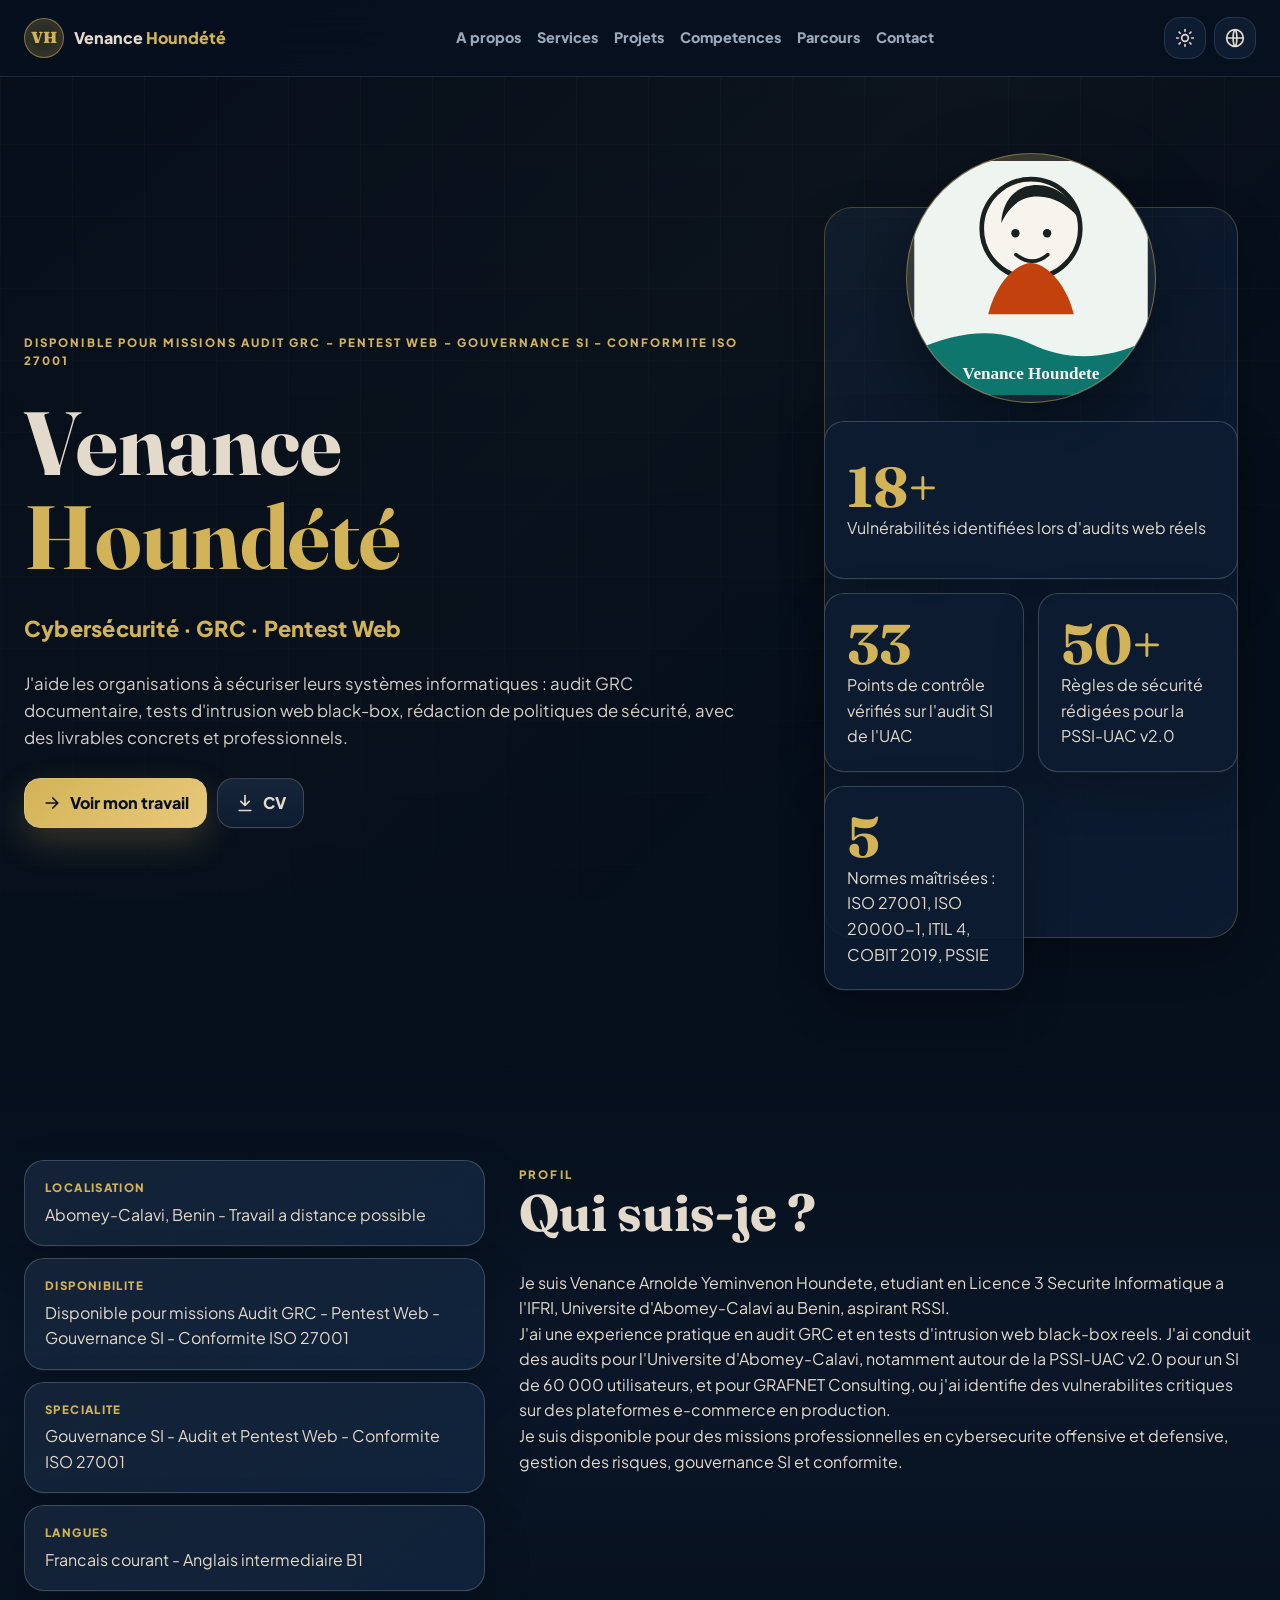
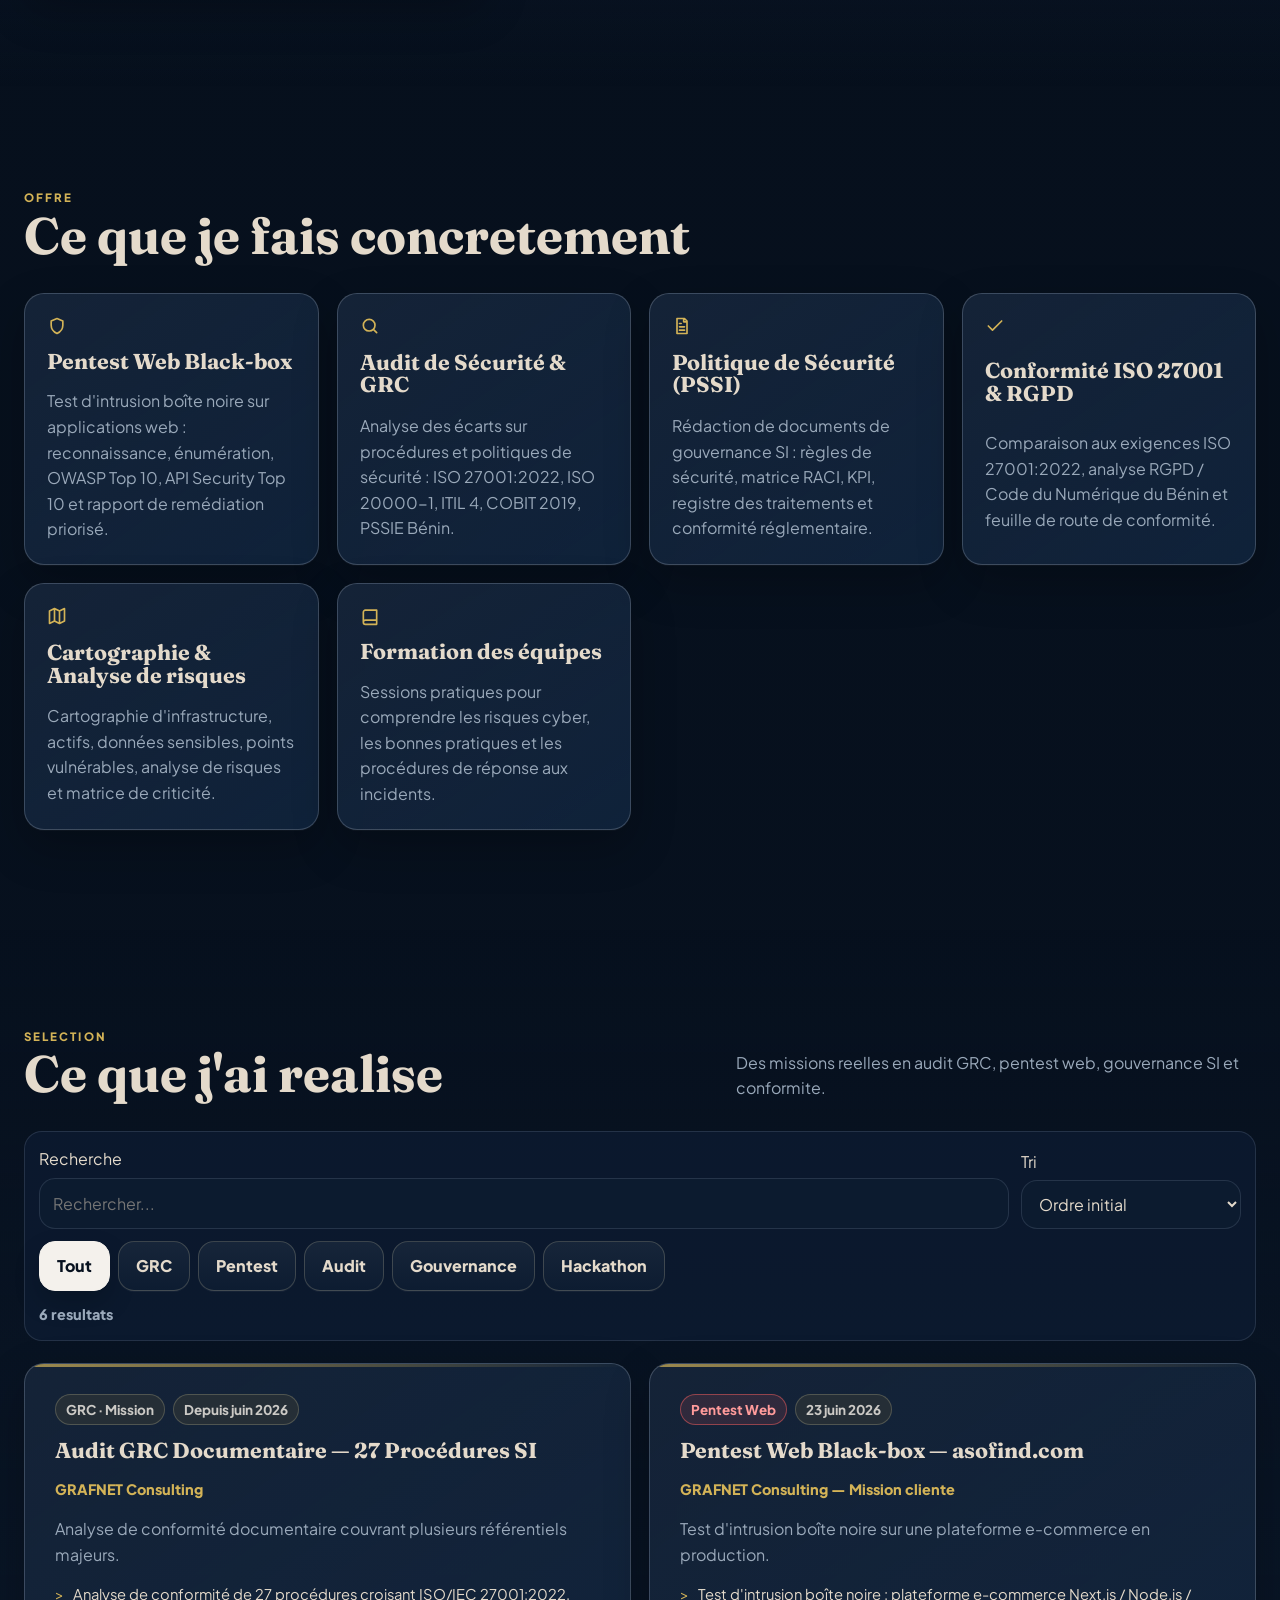
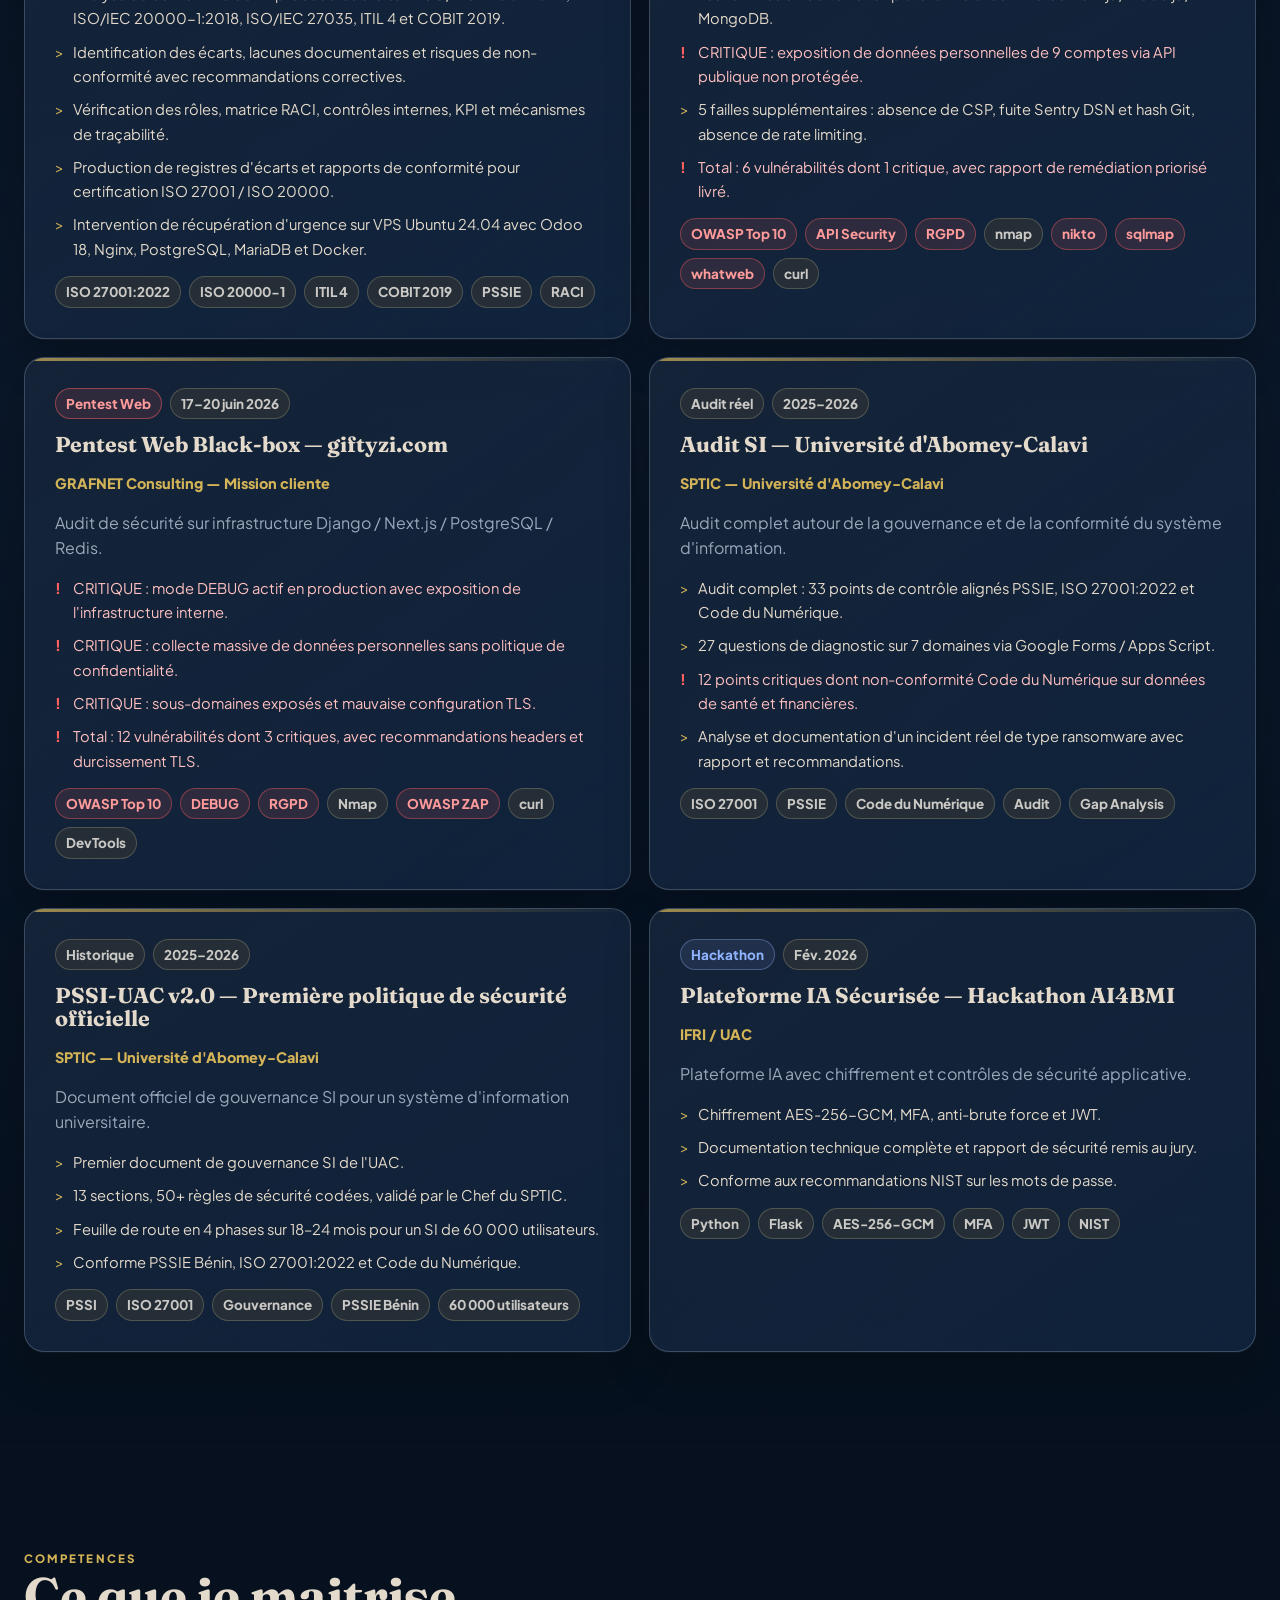
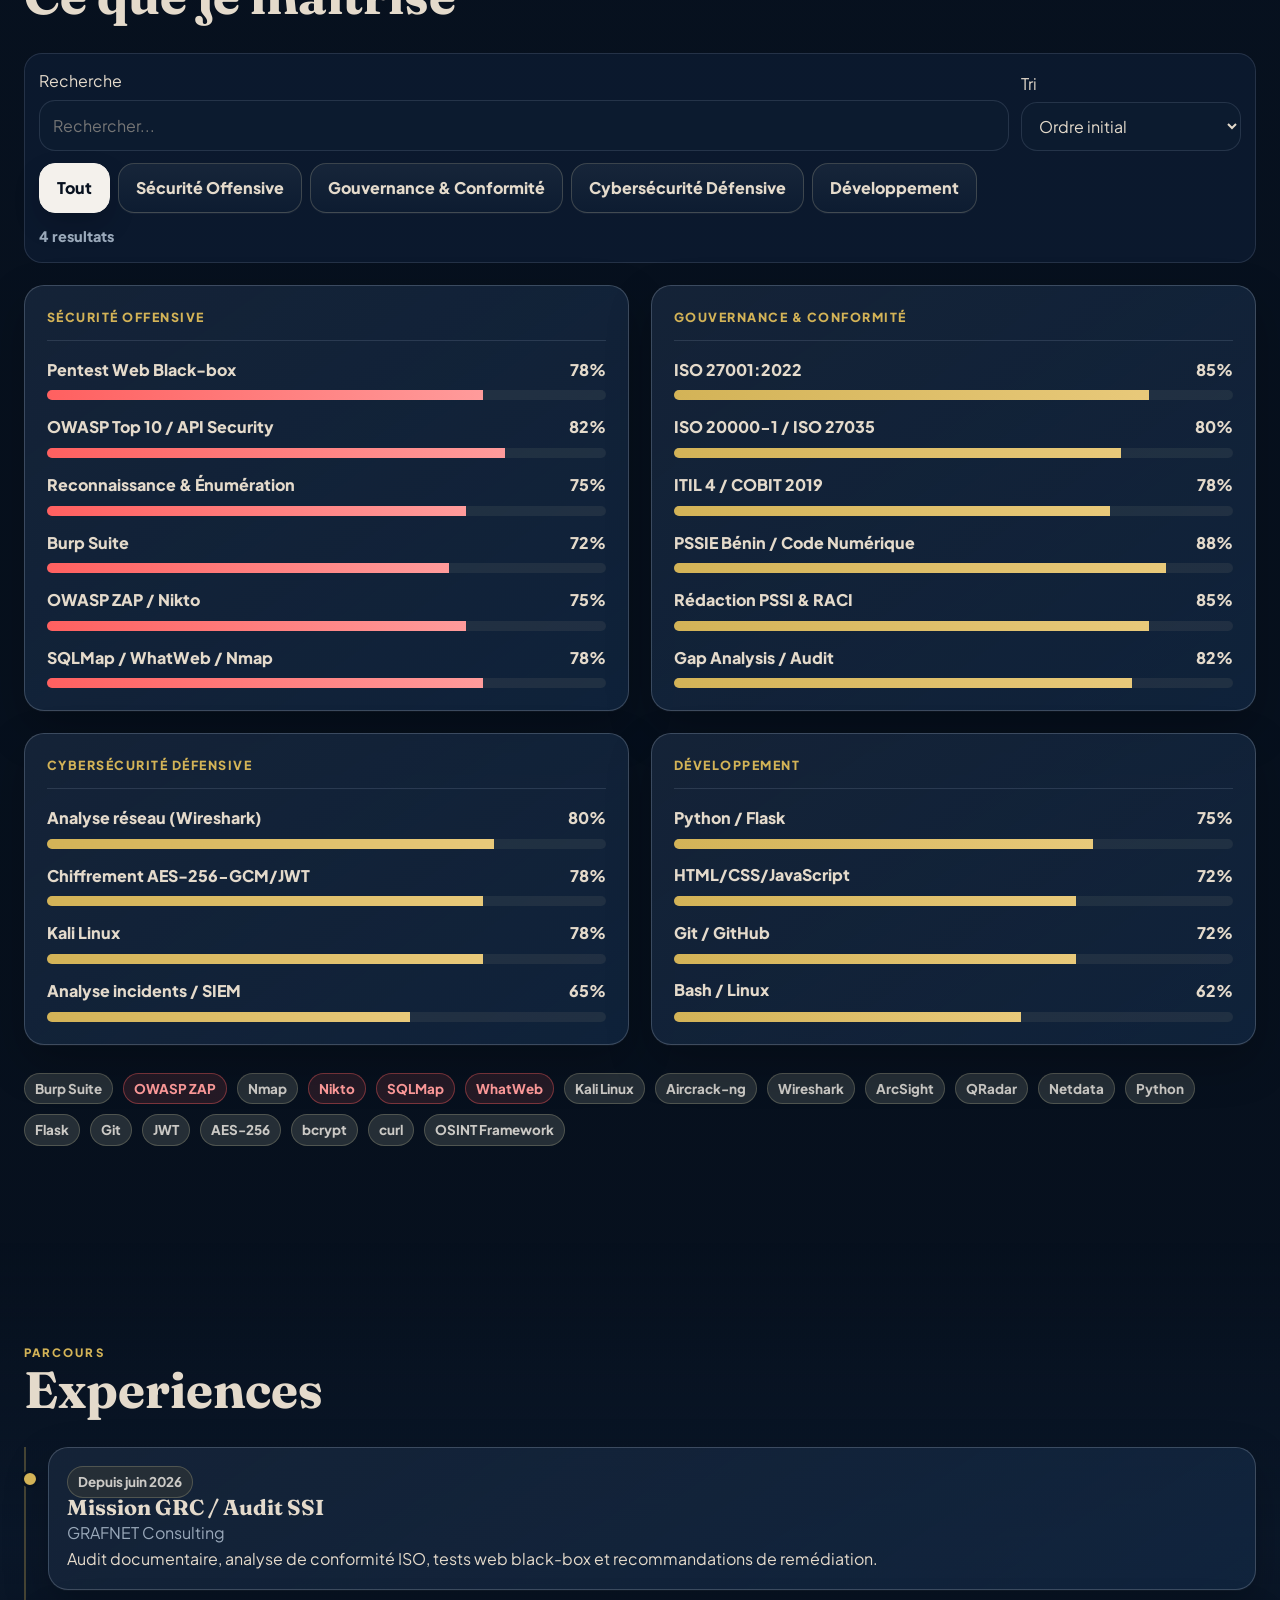
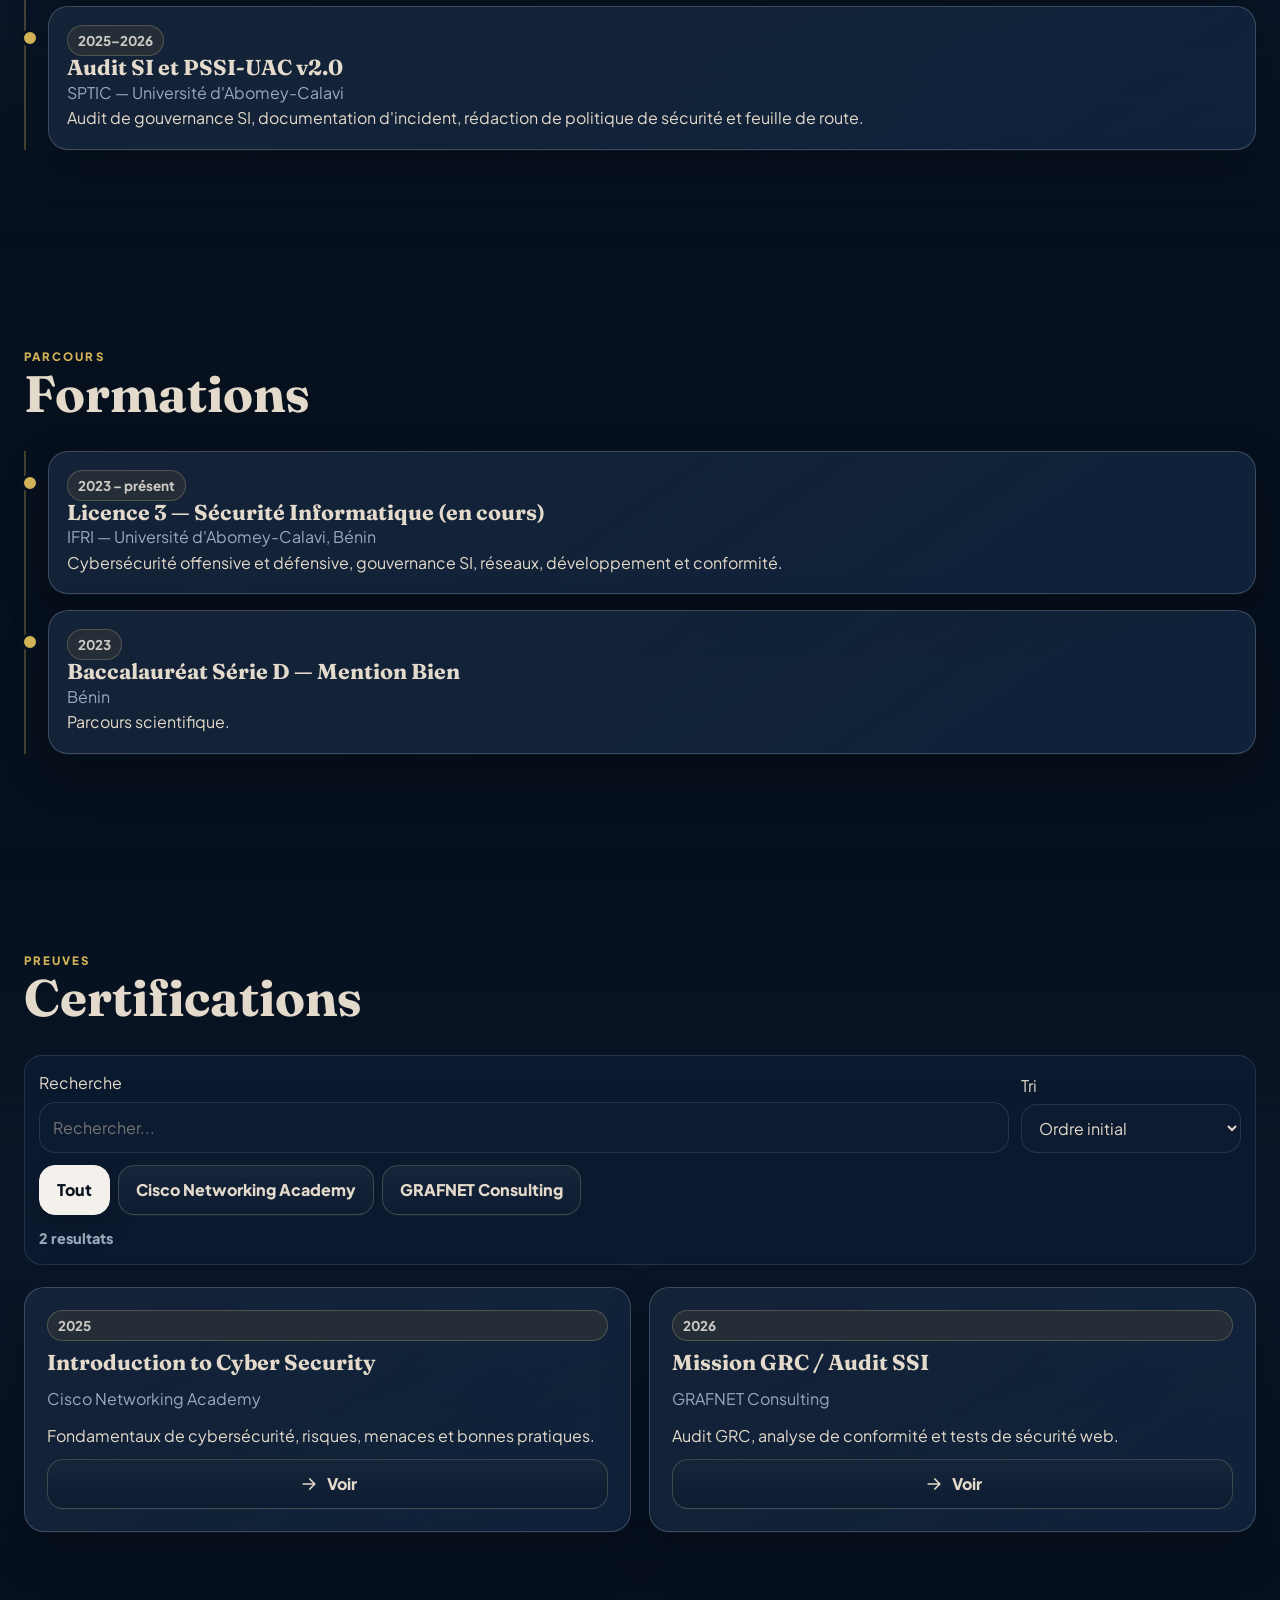
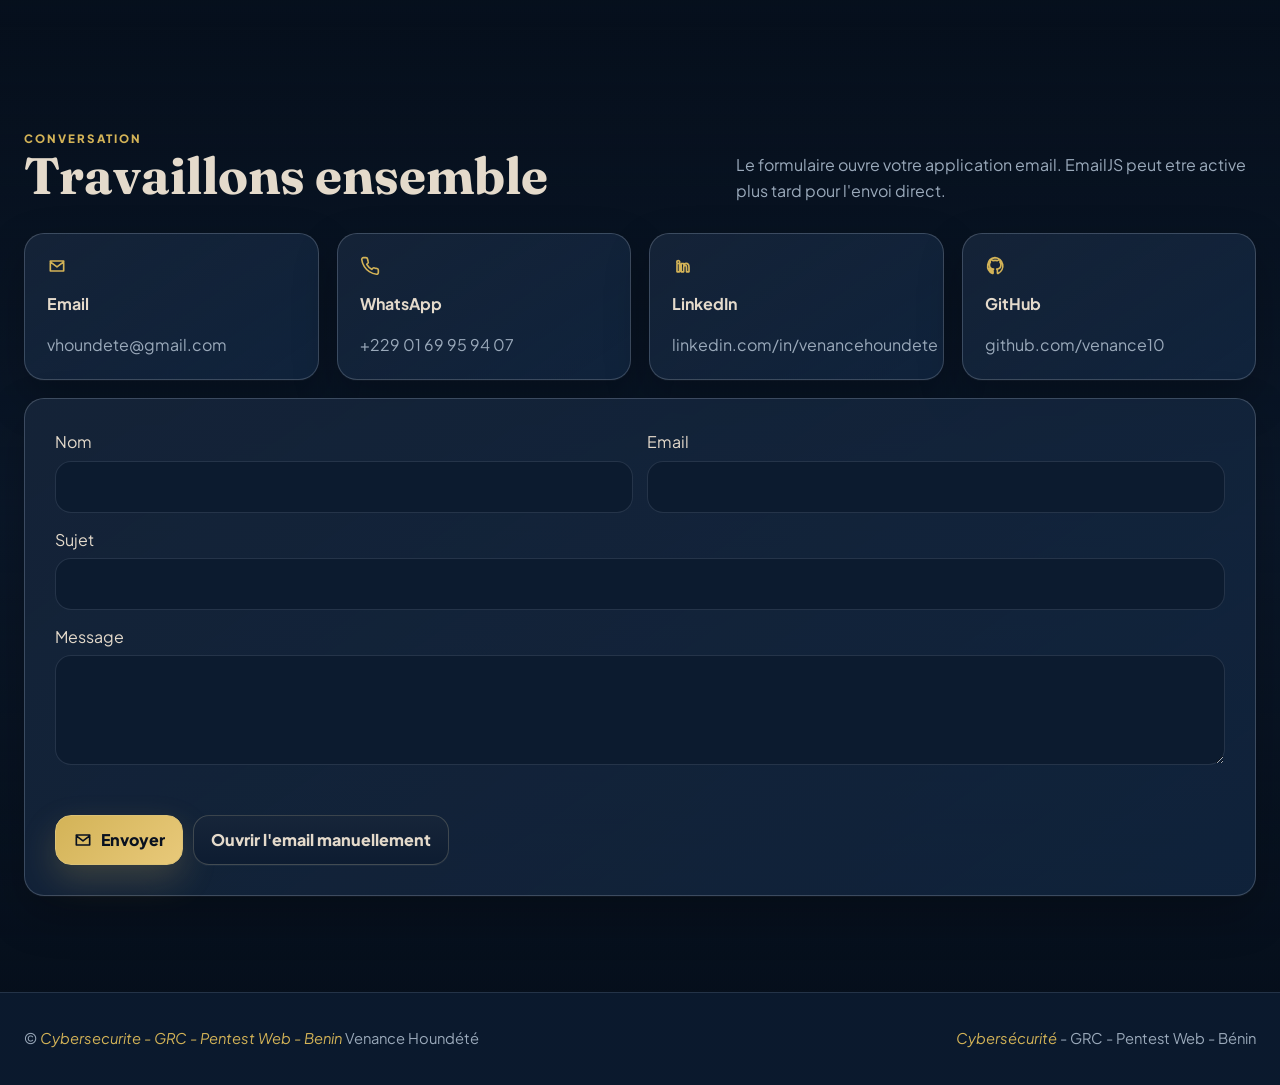
==== commit 18164bdf: "Fix contact form and spacing" ====
--- a/index.html
+++ b/index.html
@@ -12,18 +12,18 @@
   <meta property="og:image" content="./assets/images/og-image.svg">
   <meta property="og:type" content="website">
   <meta name="twitter:card" content="summary_large_image">
-  <link rel="manifest" href="./manifest.json?v=2026-07-13-sw-v25">
+  <link rel="manifest" href="./manifest.json?v=2026-07-14-sw-v26">
   <link rel="icon" href="./assets/images/favicon.svg" type="image/svg+xml">
   <link rel="preconnect" href="https://fonts.googleapis.com">
   <link rel="preconnect" href="https://fonts.gstatic.com" crossorigin>
   <link href="https://fonts.googleapis.com/css2?family=Fraunces:opsz,wght@9..144,700;9..144,900&family=Plus+Jakarta+Sans:wght@400;650;750;800&display=swap" rel="stylesheet">
-  <link rel="stylesheet" href="./assets/css/variables.css?v=25">
-  <link rel="stylesheet" href="./assets/css/base.css?v=25">
-  <link rel="stylesheet" href="./assets/css/components.css?v=25">
-  <link rel="stylesheet" href="./assets/css/layout.css?v=25">
-  <link rel="stylesheet" href="./assets/css/sections.css?v=25">
-  <link rel="stylesheet" href="./assets/css/gallery.css?v=25">
-  <link rel="stylesheet" href="./assets/css/knowledge.css?v=25">
+  <link rel="stylesheet" href="./assets/css/variables.css?v=26">
+  <link rel="stylesheet" href="./assets/css/base.css?v=26">
+  <link rel="stylesheet" href="./assets/css/components.css?v=26">
+  <link rel="stylesheet" href="./assets/css/layout.css?v=26">
+  <link rel="stylesheet" href="./assets/css/sections.css?v=26">
+  <link rel="stylesheet" href="./assets/css/gallery.css?v=26">
+  <link rel="stylesheet" href="./assets/css/knowledge.css?v=26">
   <script type="application/ld+json">
     {"@context":"https://schema.org","@type":"Person","name":"Venance Arnolde Yéminvènon Houndété","url":"https://venance10.github.io/monparcours/","sameAs":["https://github.com/venance10","https://linkedin.com/in/venancehoundete"],"jobTitle":"Cybersecurity student and GRC / web pentest practitioner","address":{"@type":"PostalAddress","addressLocality":"Abomey-Calavi","addressCountry":"BJ"}}
   </script>
@@ -58,7 +58,7 @@
   <footer class="site-footer"><div class="container footer-inner"><span>© <span id="year"></span> Venance Houndété</span><span><em class="gold">Cybersécurité</em> - GRC - Pentest Web - Bénin</span></div></footer>
   <div id="modalRoot"></div>
   <div class="lightbox" id="lightbox"></div>
-  <script type="module" src="./assets/js/app.js?v=25"></script>
+  <script type="module" src="./assets/js/app.js?v=26"></script>
 </body>
 </html>
 
--- a/assets/css/variables.css
+++ b/assets/css/variables.css
@@ -18,7 +18,7 @@
   --radius: 16px;
   --font-display: "Fraunces", Georgia, serif;
   --font-body: "Plus Jakarta Sans", system-ui, -apple-system, Segoe UI, sans-serif;
-  --max: 1160px;
+  --max: 1240px;
 }
 
 [data-theme="dark"] {
--- a/assets/css/base.css
+++ b/assets/css/base.css
@@ -28,10 +28,10 @@
 button, input, textarea, select { font: inherit; }
 button { cursor: pointer; }
 :focus-visible { outline: 3px solid color-mix(in srgb, var(--brand), white 25%); outline-offset: 2px; }
-.container { width: min(100% - 32px, var(--max)); margin: 0 auto; }
-.section { padding: 112px 0; position: relative; }
+.container { width: min(100% - 48px, var(--max)); margin: 0 auto; }
+.section { padding: 96px 0; position: relative; }
 .section.alt { background: linear-gradient(180deg, transparent, color-mix(in srgb, var(--surface), transparent 42%), transparent); }
-.section-head { display: flex; align-items: end; justify-content: space-between; gap: 28px; margin-bottom: 34px; }
+.section-head { display: flex; align-items: end; justify-content: space-between; gap: 32px; margin-bottom: 30px; }
 .section-head .muted { max-width: 520px; }
 .eyebrow { color: var(--brand); font-size: .72rem; font-weight: 900; letter-spacing: .18em; text-transform: uppercase; }
 h1, h2, h3 { font-family: var(--font-display); line-height: 1.05; margin: 0; letter-spacing: 0; }
@@ -46,8 +46,8 @@
 .skip-link:focus { left: 12px; }
 .sr-only { position: absolute; width: 1px; height: 1px; overflow: hidden; clip: rect(0,0,0,0); }
 @media (max-width: 760px) {
-  .container { width: min(100% - 24px, var(--max)); }
-  .section { padding: 72px 0; }
+  .container { width: min(100% - 22px, var(--max)); }
+  .section { padding: 62px 0; }
   .section-head { display: grid; gap: 12px; }
   h1 { font-size: clamp(2.75rem, 15vw, 4.5rem); }
 }
--- a/assets/css/layout.css
+++ b/assets/css/layout.css
@@ -16,12 +16,12 @@
 .nav-links a:hover::after { transform: scaleX(1); }
 .nav-actions { display: flex; gap: 8px; align-items: center; }
 .menu-toggle { display: none; }
-.hero { min-height: calc(100vh - 76px); display: grid; align-items: center; padding: 92px 0 66px; overflow: clip; }
-.hero-grid { display: grid; grid-template-columns: minmax(0, 1.08fr) minmax(330px, .72fr); gap: 56px; align-items: center; }
+.hero { min-height: calc(100vh - 76px); display: grid; align-items: center; padding: 76px 0 56px; overflow: clip; }
+.hero-grid { display: grid; grid-template-columns: minmax(0, 1.15fr) minmax(350px, .72fr); gap: clamp(34px, 5vw, 72px); align-items: center; }
 .hero-copy { display: grid; gap: 26px; }
 .hero-copy > p:not(.hero-title-line) { max-width: 760px; font-size: 1.05rem; color: color-mix(in srgb, var(--text), var(--muted) 22%); }
 .hero-title-line { font-size: clamp(1.08rem, 2vw, 1.36rem); color: var(--brand); letter-spacing: .01em; font-weight: 850; }
-.hero-visual { min-height: 500px; display: grid; grid-template-rows: auto 1fr; gap: 18px; border: 0; background: transparent; overflow: visible; position: relative; }
+.hero-visual { min-height: 470px; display: grid; grid-template-rows: auto 1fr; gap: 18px; border: 0; background: transparent; overflow: visible; position: relative; }
 .hero-visual::before { content: ""; position: absolute; inset: 54px 4% 70px; border: 1px solid color-mix(in srgb, var(--brand), transparent 72%); border-radius: 28px; background: linear-gradient(145deg, color-mix(in srgb, var(--surface), transparent 22%), color-mix(in srgb, var(--surface-2), transparent 54%)); box-shadow: var(--shadow-soft); z-index: -1; }
 .profile-portal { width: min(250px, 54vw); aspect-ratio: 1; border-radius: 50%; border: 1px solid color-mix(in srgb, var(--brand), transparent 52%); padding: 7px; background: linear-gradient(145deg, color-mix(in srgb, var(--brand), transparent 70%), color-mix(in srgb, var(--surface), transparent 5%)); overflow: hidden; justify-self: center; cursor: default; box-shadow: var(--shadow); transition: transform .22s ease, box-shadow .22s ease, border-color .22s ease; }
 .profile-portal img { width: 100%; height: 100%; object-fit: cover; display: block; }
@@ -47,7 +47,7 @@
 }
 @media (max-width: 620px) {
   .nav { height: 68px; }
-  .hero { min-height: auto; padding: 58px 0 42px; }
+  .hero { min-height: auto; padding: 46px 0 36px; }
   .hero-copy { gap: 18px; }
   .hero-grid { gap: 34px; }
   .hero-visual { min-height: auto; }
--- a/assets/css/sections.css
+++ b/assets/css/sections.css
@@ -1,8 +1,8 @@
-.about-grid { display: grid; grid-template-columns: .75fr 1fr; gap: 24px; align-items: start; }
+.about-grid { display: grid; grid-template-columns: minmax(280px, .72fr) minmax(0, 1.15fr); gap: clamp(18px, 3vw, 34px); align-items: start; }
 .about-photo { padding: 0; background: transparent; border-radius: var(--radius); border: 0; display: grid; gap: 12px; }
 .info-item { padding: 18px 20px; }
 .info-item span { display: block; color: var(--brand); font-size: .72rem; font-weight: 900; letter-spacing: .12em; text-transform: uppercase; margin-bottom: 4px; }
-.service-grid, .project-grid, .knowledge-grid, .watch-grid, .contact-grid { grid-template-columns: repeat(3, minmax(0, 1fr)); }
+.service-grid, .knowledge-grid, .watch-grid, .contact-grid { grid-template-columns: repeat(3, minmax(0, 1fr)); }
 .service-card, .project-card, .article-card, .contact-card { padding: 22px; display: grid; gap: 15px; }
 .service-card svg, .contact-card svg { color: var(--brand); }
 .project-grid { grid-template-columns: repeat(2, minmax(0, 1fr)); }
@@ -33,7 +33,11 @@
 .timeline-item::before { content: ""; position: absolute; left: -28px; top: 22px; width: 12px; height: 12px; border-radius: 50%; background: var(--brand); border: 3px solid var(--bg); }
 .cert-grid { grid-template-columns: repeat(2, minmax(0, 1fr)); }
 .cert-card { padding: 22px; display: grid; gap: 11px; }
-.contact-form { padding: 24px; margin-top: 18px; }
+.contact-form { padding: clamp(20px, 3vw, 30px); margin-top: 18px; }
+@media (min-width: 1180px) {
+  .service-grid { grid-template-columns: repeat(4, minmax(0, 1fr)); }
+  .contact-grid { grid-template-columns: repeat(4, minmax(0, 1fr)); }
+}
 @media (max-width: 980px) {
   .about-grid, .service-grid, .project-grid, .knowledge-grid, .watch-grid, .contact-grid, .cert-grid, .skill-groups { grid-template-columns: 1fr 1fr; }
 }
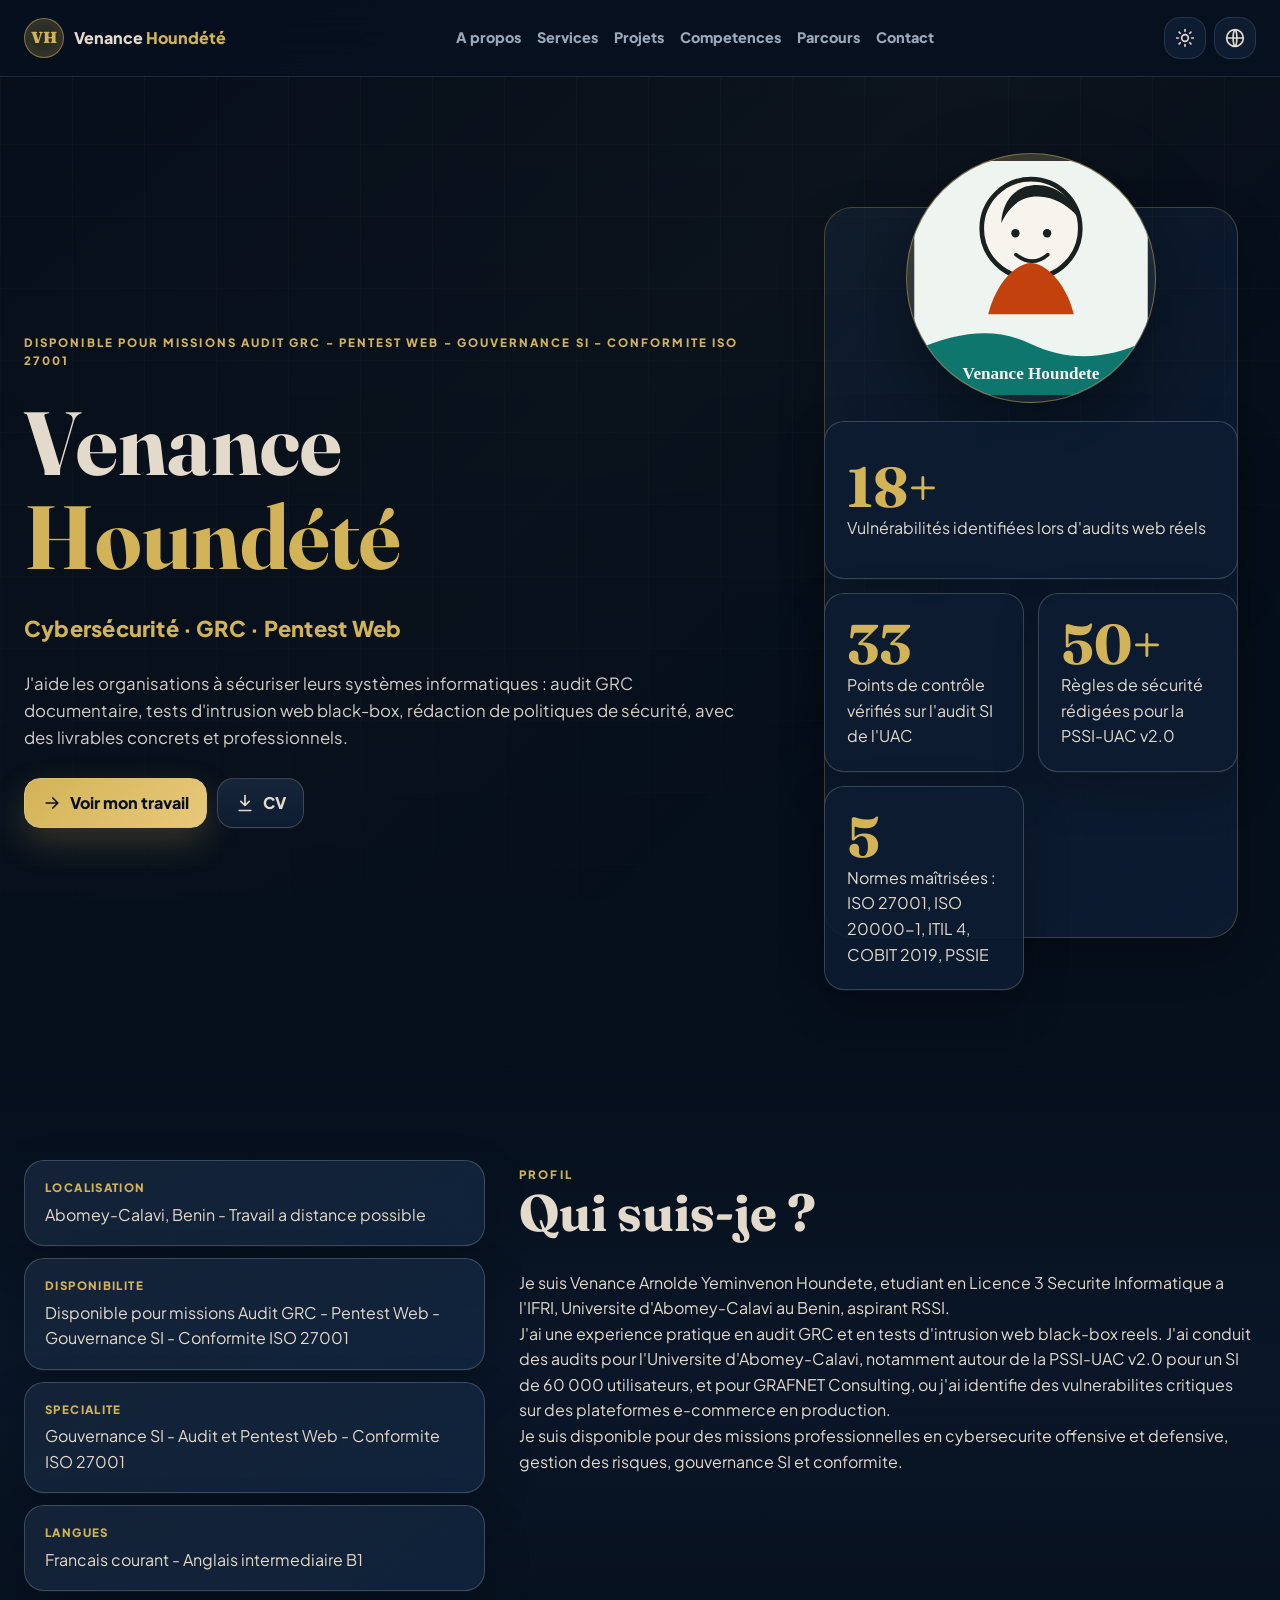
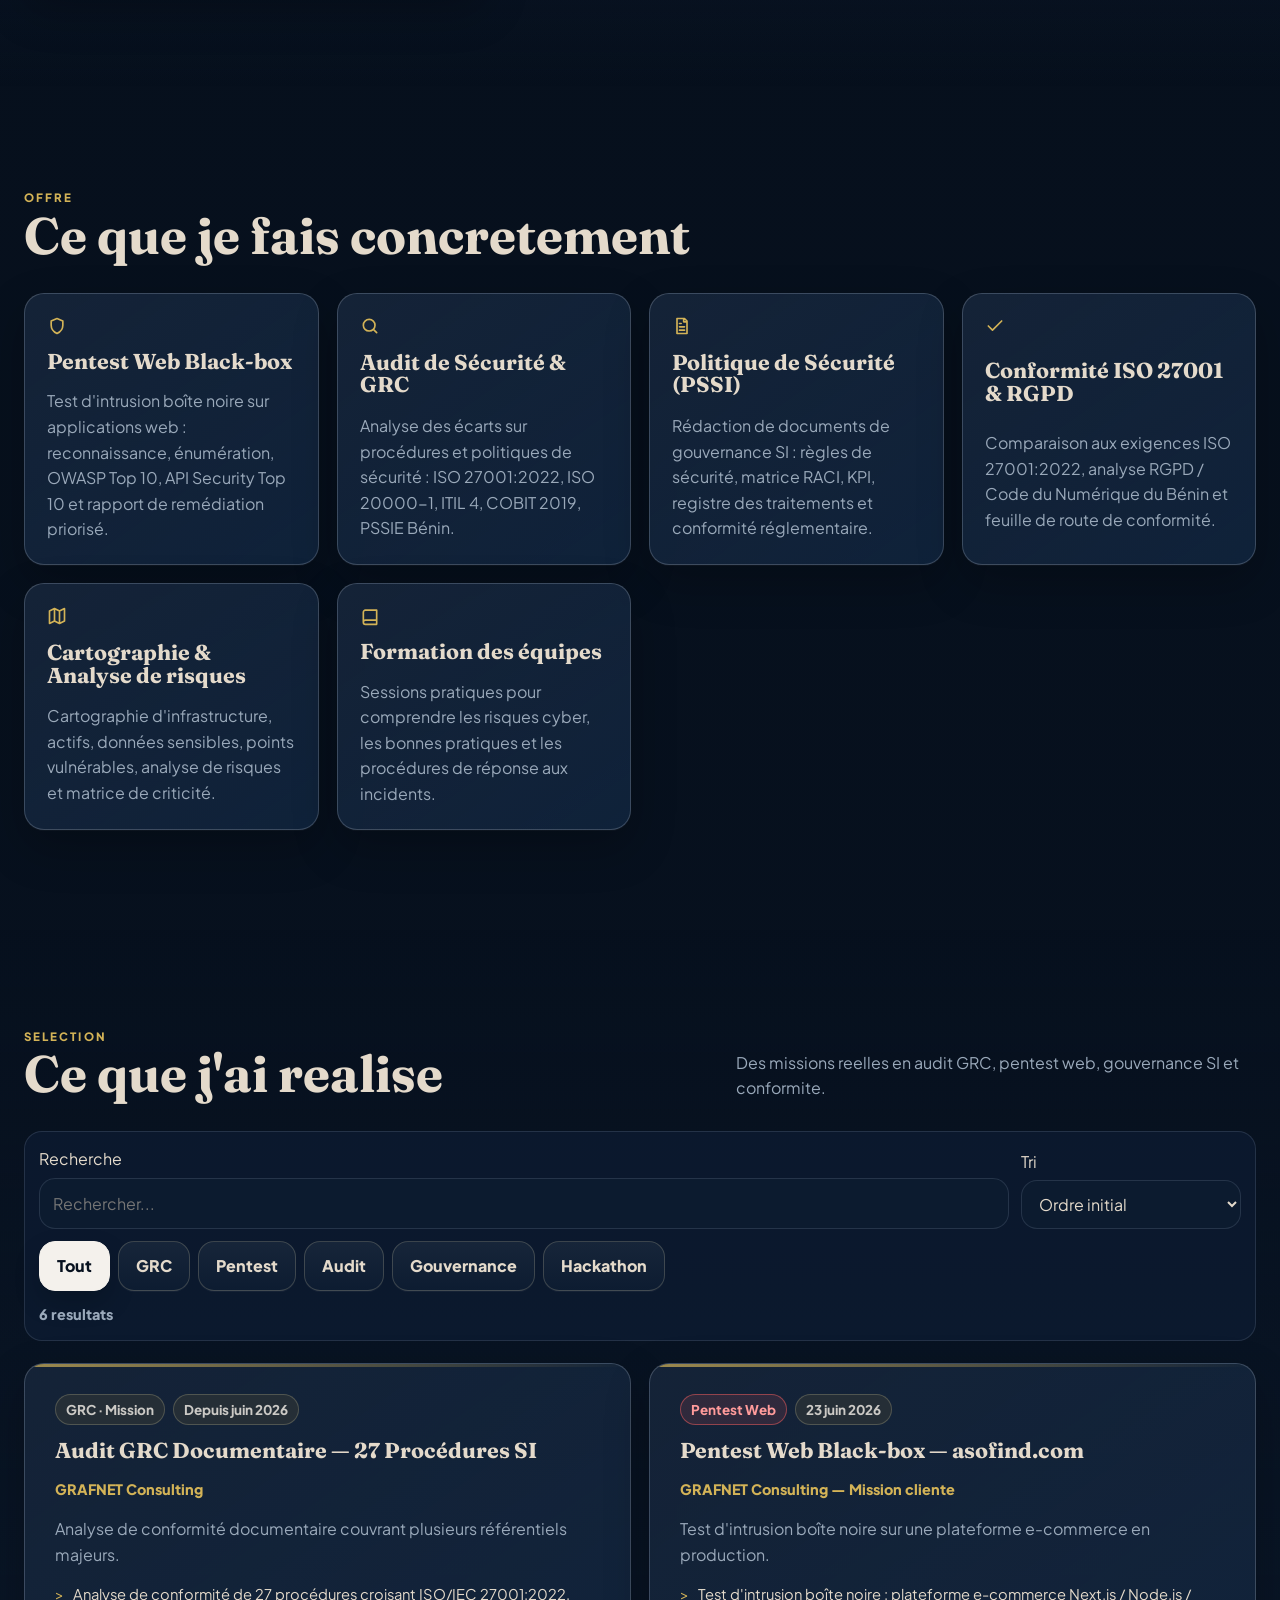
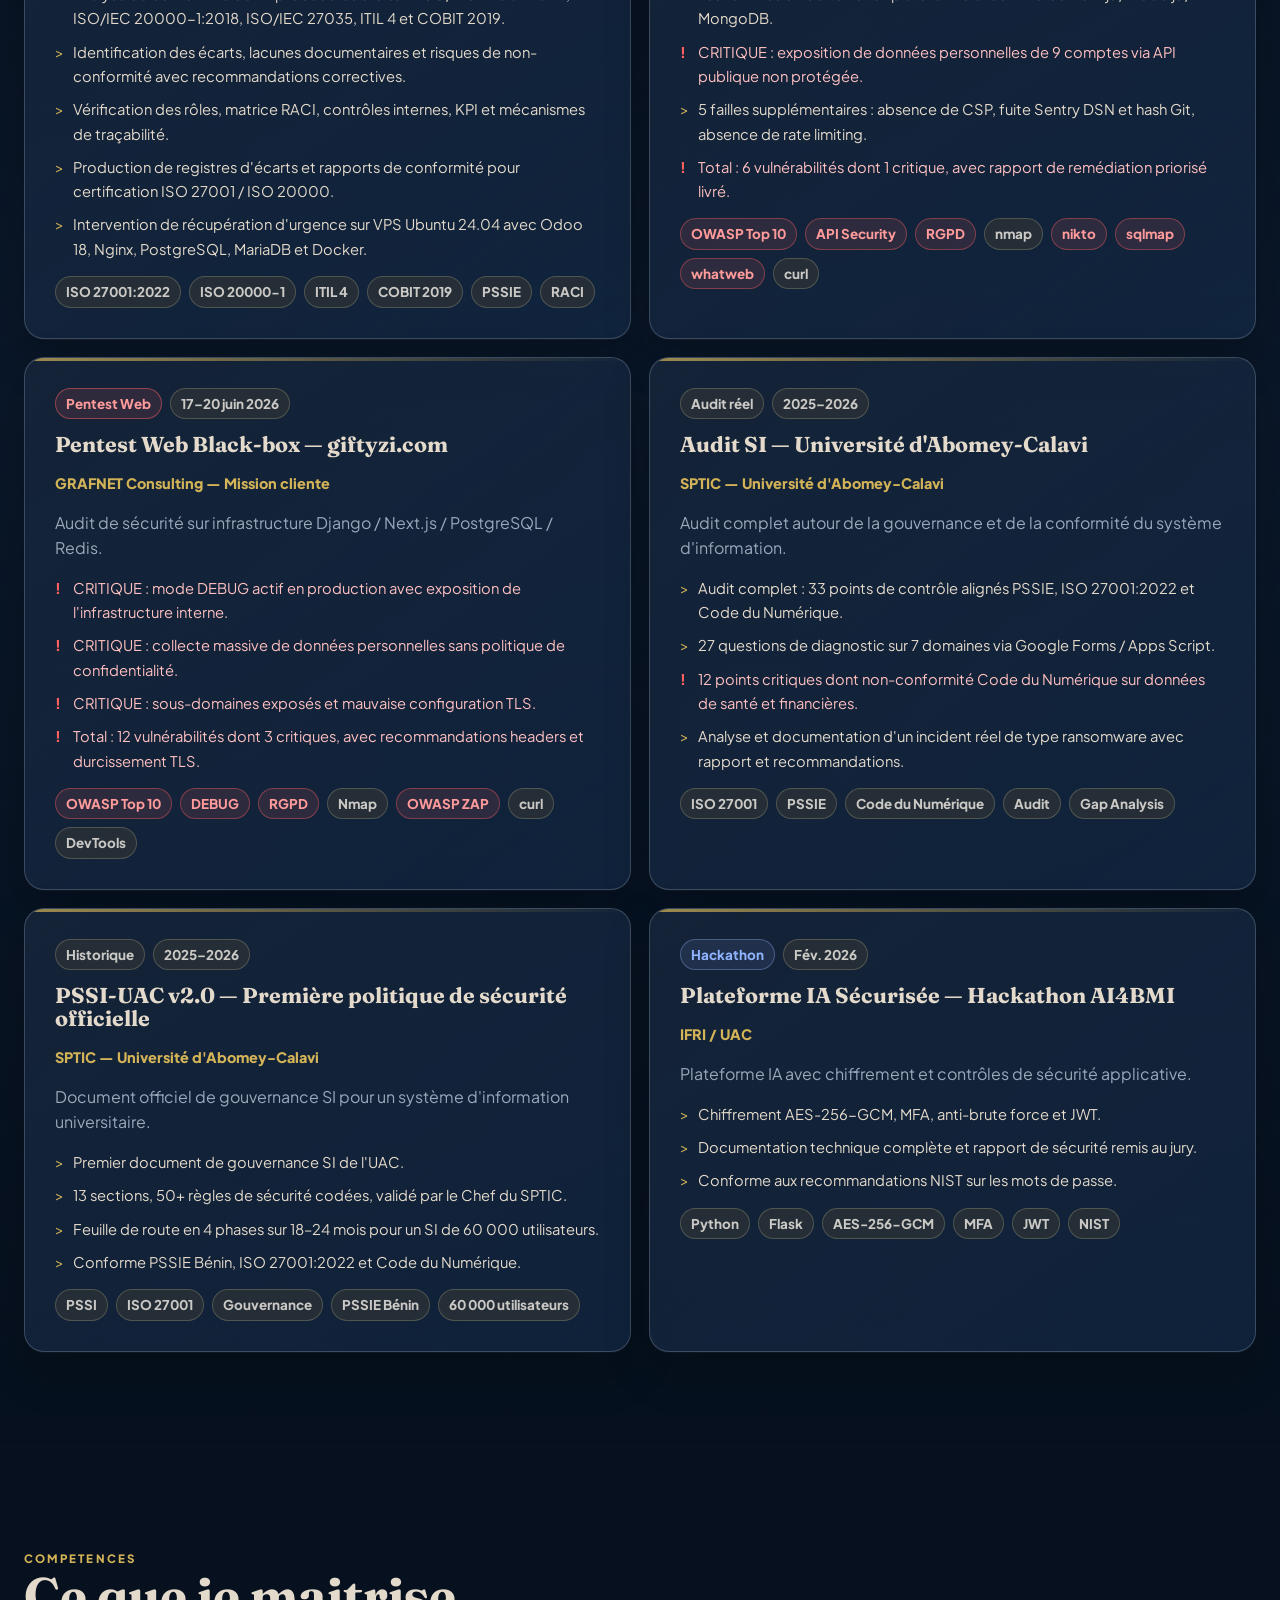
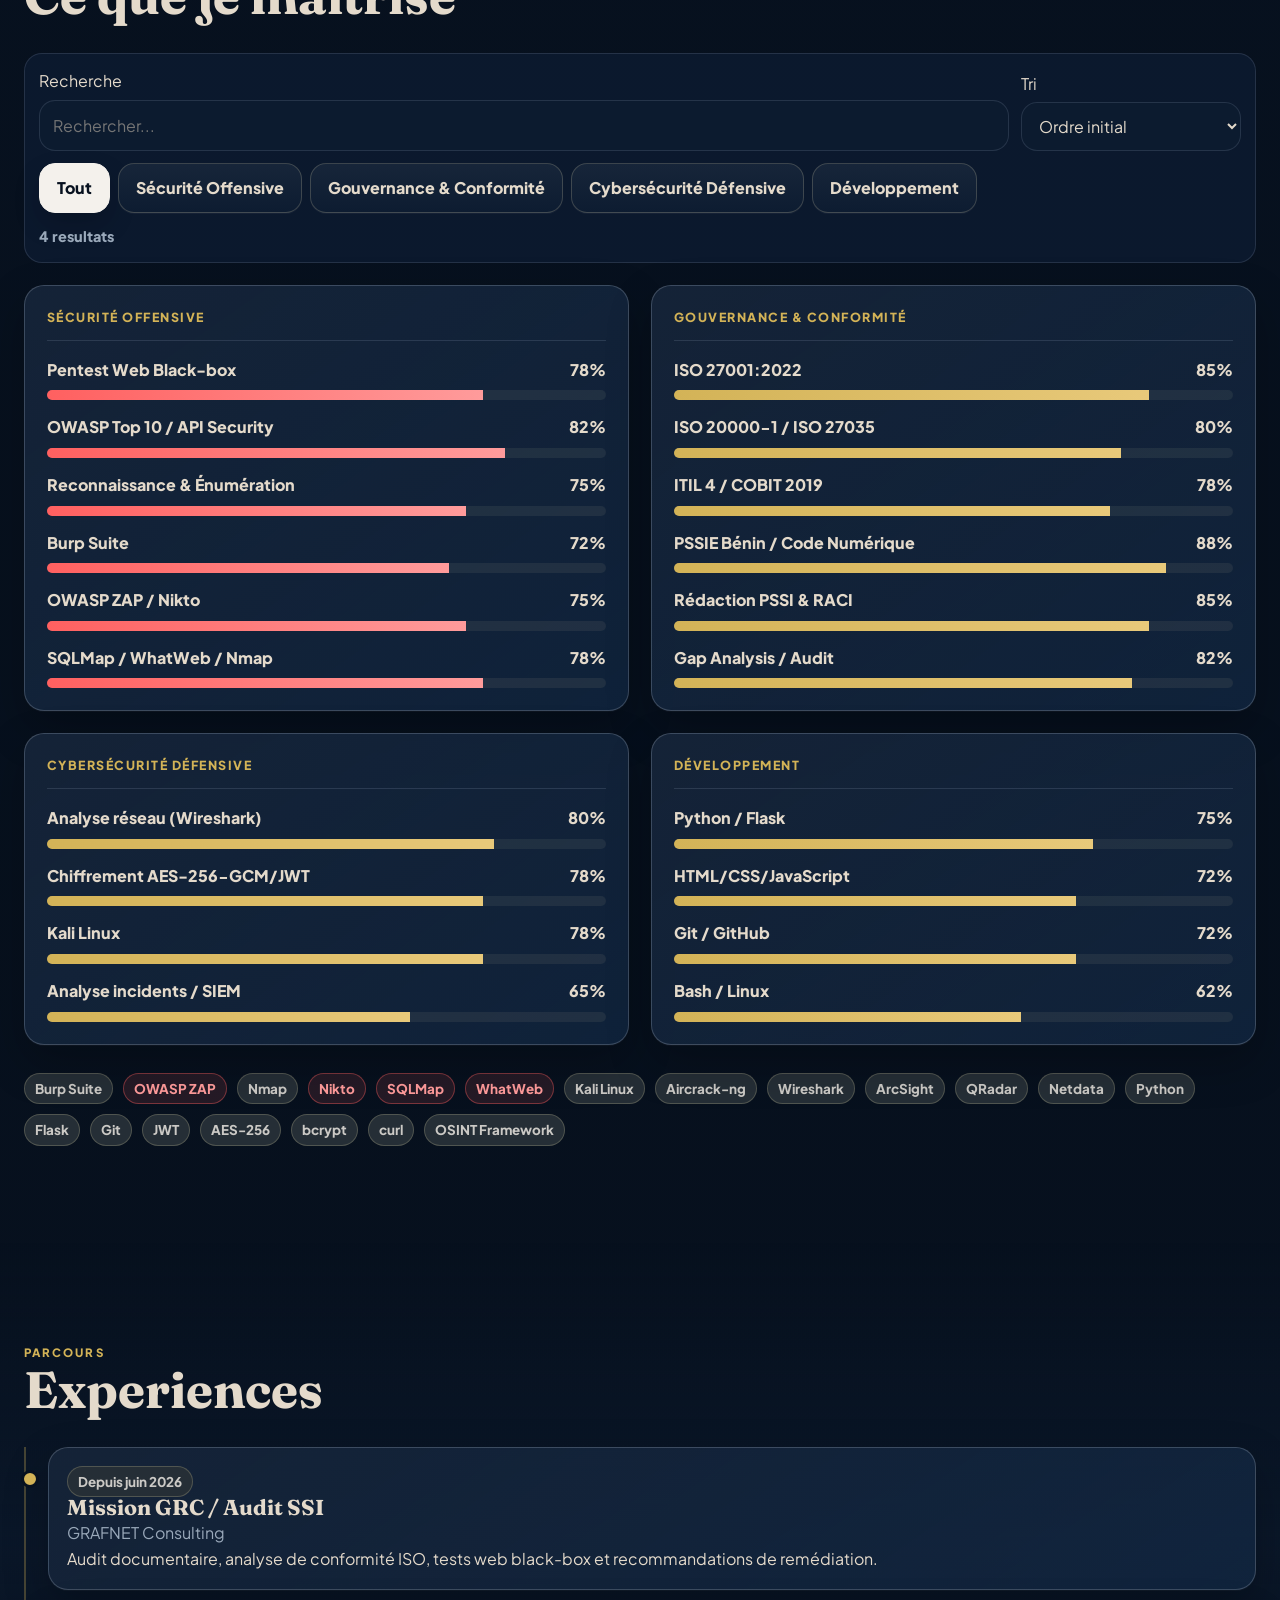
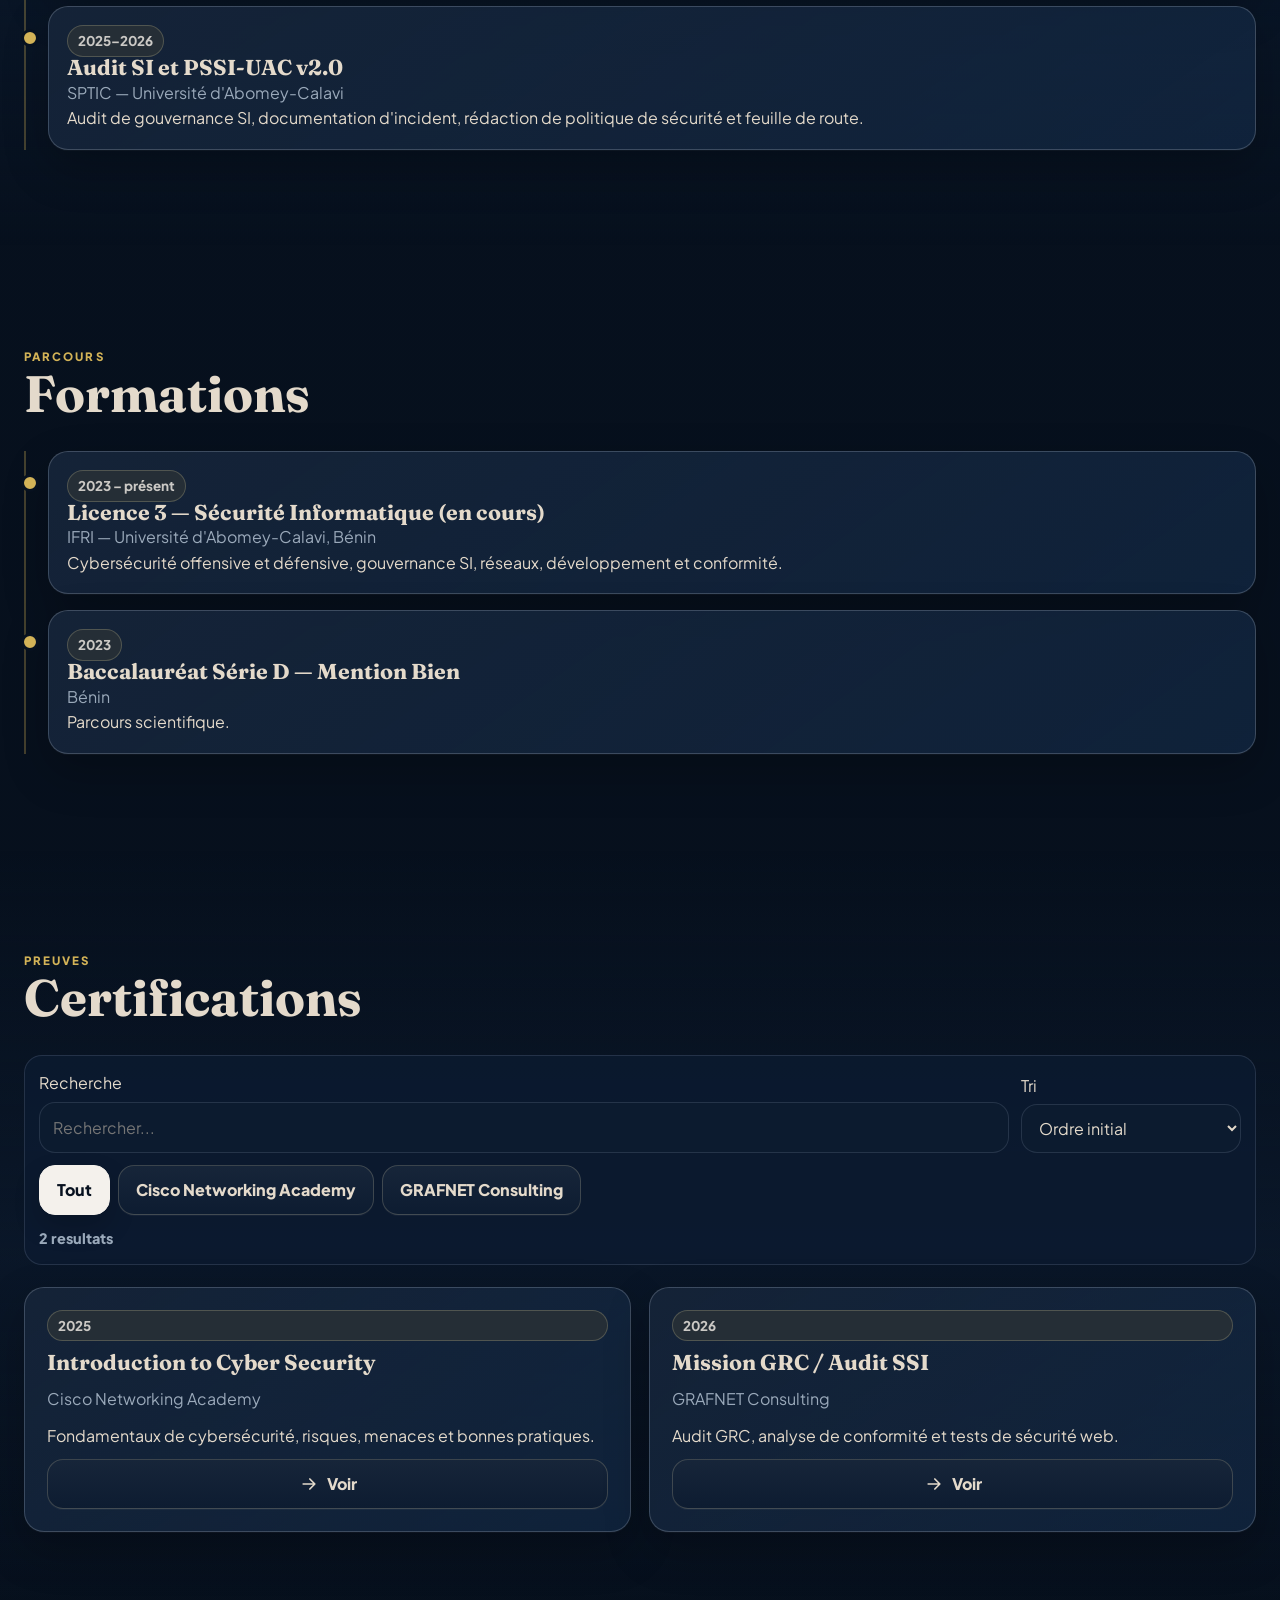
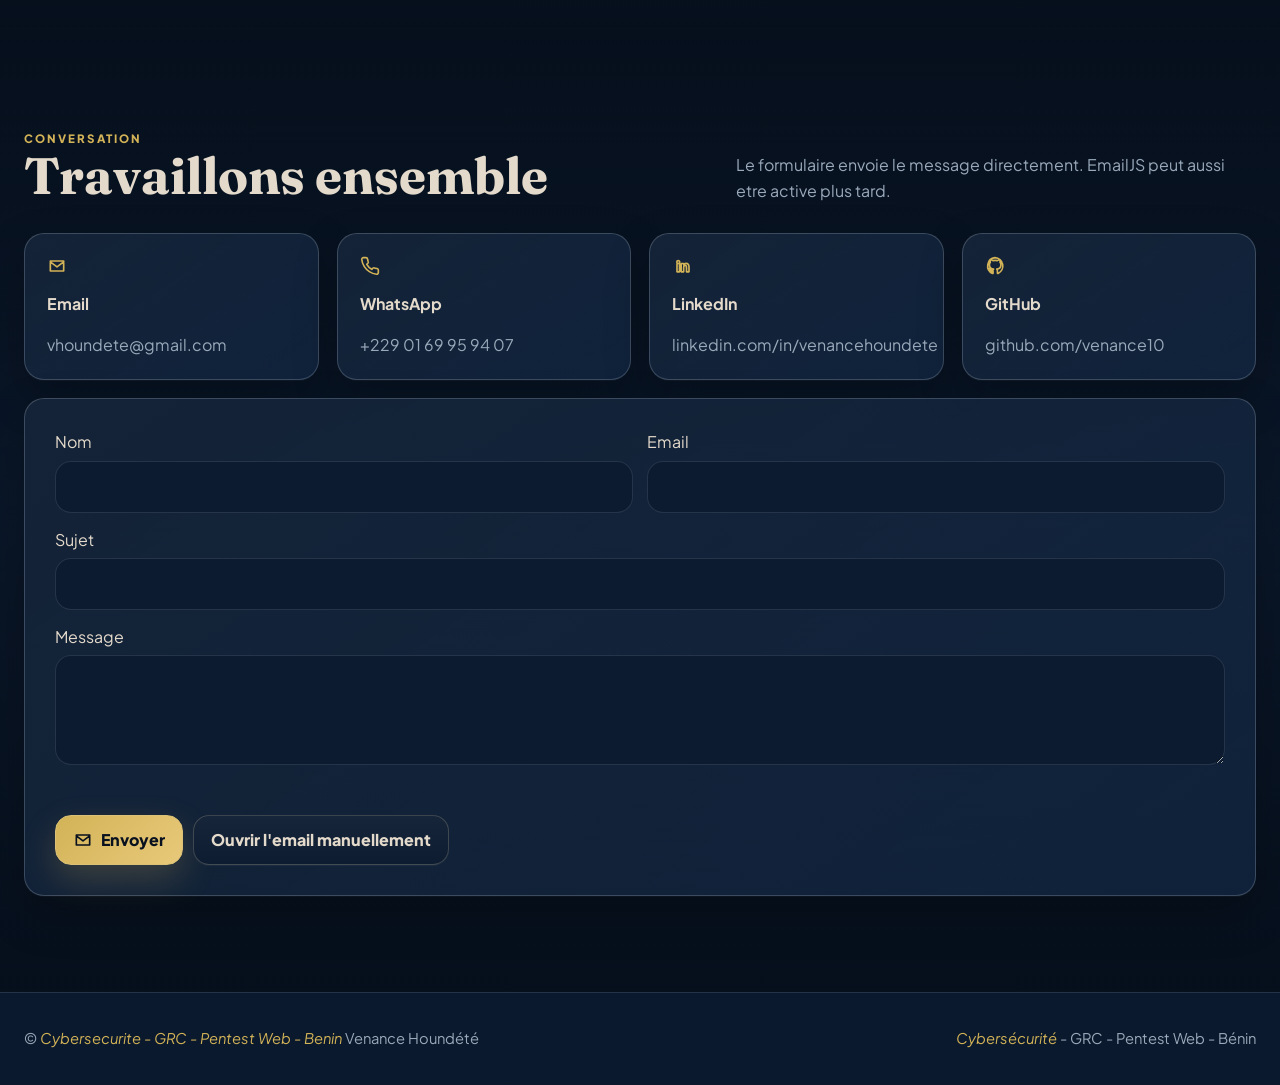
==== commit 8dbbe975: "Enable direct contact form sending" ====
--- a/index.html
+++ b/index.html
@@ -12,18 +12,18 @@
   <meta property="og:image" content="./assets/images/og-image.svg">
   <meta property="og:type" content="website">
   <meta name="twitter:card" content="summary_large_image">
-  <link rel="manifest" href="./manifest.json?v=2026-07-14-sw-v26">
+  <link rel="manifest" href="./manifest.json?v=2026-07-14-sw-v27">
   <link rel="icon" href="./assets/images/favicon.svg" type="image/svg+xml">
   <link rel="preconnect" href="https://fonts.googleapis.com">
   <link rel="preconnect" href="https://fonts.gstatic.com" crossorigin>
   <link href="https://fonts.googleapis.com/css2?family=Fraunces:opsz,wght@9..144,700;9..144,900&family=Plus+Jakarta+Sans:wght@400;650;750;800&display=swap" rel="stylesheet">
-  <link rel="stylesheet" href="./assets/css/variables.css?v=26">
-  <link rel="stylesheet" href="./assets/css/base.css?v=26">
-  <link rel="stylesheet" href="./assets/css/components.css?v=26">
-  <link rel="stylesheet" href="./assets/css/layout.css?v=26">
-  <link rel="stylesheet" href="./assets/css/sections.css?v=26">
-  <link rel="stylesheet" href="./assets/css/gallery.css?v=26">
-  <link rel="stylesheet" href="./assets/css/knowledge.css?v=26">
+  <link rel="stylesheet" href="./assets/css/variables.css?v=27">
+  <link rel="stylesheet" href="./assets/css/base.css?v=27">
+  <link rel="stylesheet" href="./assets/css/components.css?v=27">
+  <link rel="stylesheet" href="./assets/css/layout.css?v=27">
+  <link rel="stylesheet" href="./assets/css/sections.css?v=27">
+  <link rel="stylesheet" href="./assets/css/gallery.css?v=27">
+  <link rel="stylesheet" href="./assets/css/knowledge.css?v=27">
   <script type="application/ld+json">
     {"@context":"https://schema.org","@type":"Person","name":"Venance Arnolde Yéminvènon Houndété","url":"https://venance10.github.io/monparcours/","sameAs":["https://github.com/venance10","https://linkedin.com/in/venancehoundete"],"jobTitle":"Cybersecurity student and GRC / web pentest practitioner","address":{"@type":"PostalAddress","addressLocality":"Abomey-Calavi","addressCountry":"BJ"}}
   </script>
@@ -58,7 +58,7 @@
   <footer class="site-footer"><div class="container footer-inner"><span>© <span id="year"></span> Venance Houndété</span><span><em class="gold">Cybersécurité</em> - GRC - Pentest Web - Bénin</span></div></footer>
   <div id="modalRoot"></div>
   <div class="lightbox" id="lightbox"></div>
-  <script type="module" src="./assets/js/app.js?v=26"></script>
+  <script type="module" src="./assets/js/app.js?v=27"></script>
 </body>
 </html>
 
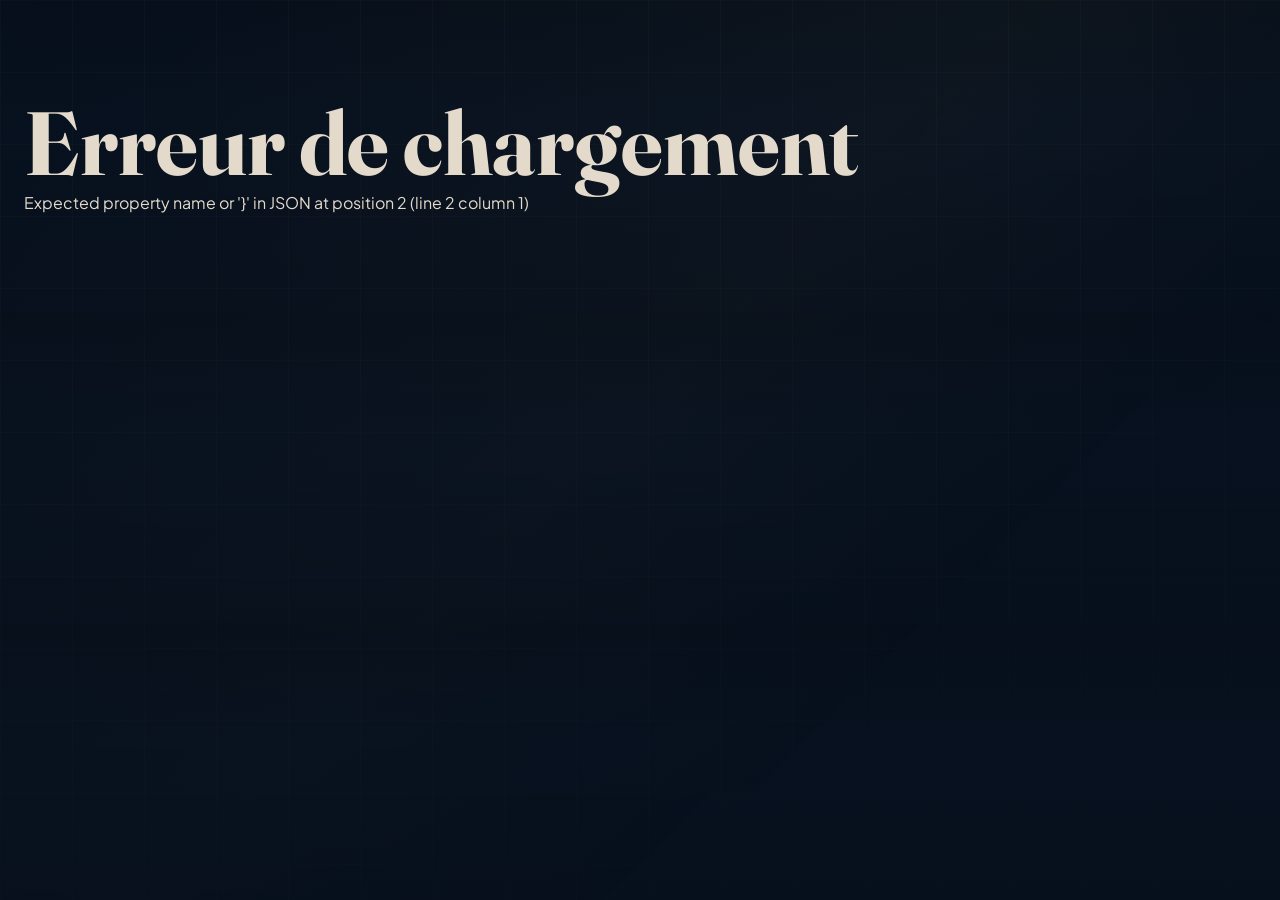
==== commit 8a32a806: "Fix mobile quota for media uploads" ====
--- a/index.html
+++ b/index.html
@@ -12,18 +12,18 @@
   <meta property="og:image" content="./assets/images/og-image.svg">
   <meta property="og:type" content="website">
   <meta name="twitter:card" content="summary_large_image">
-  <link rel="manifest" href="./manifest.json?v=2026-07-14-sw-v27">
+  <link rel="manifest" href="./manifest.json?v=2026-08-17-sw-v29">
   <link rel="icon" href="./assets/images/favicon.svg" type="image/svg+xml">
   <link rel="preconnect" href="https://fonts.googleapis.com">
   <link rel="preconnect" href="https://fonts.gstatic.com" crossorigin>
   <link href="https://fonts.googleapis.com/css2?family=Fraunces:opsz,wght@9..144,700;9..144,900&family=Plus+Jakarta+Sans:wght@400;650;750;800&display=swap" rel="stylesheet">
-  <link rel="stylesheet" href="./assets/css/variables.css?v=27">
-  <link rel="stylesheet" href="./assets/css/base.css?v=27">
-  <link rel="stylesheet" href="./assets/css/components.css?v=27">
-  <link rel="stylesheet" href="./assets/css/layout.css?v=27">
-  <link rel="stylesheet" href="./assets/css/sections.css?v=27">
-  <link rel="stylesheet" href="./assets/css/gallery.css?v=27">
-  <link rel="stylesheet" href="./assets/css/knowledge.css?v=27">
+  <link rel="stylesheet" href="./assets/css/variables.css?v=29">
+  <link rel="stylesheet" href="./assets/css/base.css?v=29">
+  <link rel="stylesheet" href="./assets/css/components.css?v=29">
+  <link rel="stylesheet" href="./assets/css/layout.css?v=29">
+  <link rel="stylesheet" href="./assets/css/sections.css?v=29">
+  <link rel="stylesheet" href="./assets/css/gallery.css?v=29">
+  <link rel="stylesheet" href="./assets/css/knowledge.css?v=29">
   <script type="application/ld+json">
     {"@context":"https://schema.org","@type":"Person","name":"Venance Arnolde Yéminvènon Houndété","url":"https://venance10.github.io/monparcours/","sameAs":["https://github.com/venance10","https://linkedin.com/in/venancehoundete"],"jobTitle":"Cybersecurity student and GRC / web pentest practitioner","address":{"@type":"PostalAddress","addressLocality":"Abomey-Calavi","addressCountry":"BJ"}}
   </script>
@@ -58,7 +58,7 @@
   <footer class="site-footer"><div class="container footer-inner"><span>© <span id="year"></span> Venance Houndété</span><span><em class="gold">Cybersécurité</em> - GRC - Pentest Web - Bénin</span></div></footer>
   <div id="modalRoot"></div>
   <div class="lightbox" id="lightbox"></div>
-  <script type="module" src="./assets/js/app.js?v=27"></script>
+  <script type="module" src="./assets/js/app.js?v=29"></script>
 </body>
 </html>
 
@@ -66,3 +66,4 @@
 
 
 
+
--- a/assets/css/components.css
+++ b/assets/css/components.css
@@ -99,34 +99,9 @@
   color: var(--text);
   padding: 12px 13px;
 }
-.field input[aria-invalid="true"],
-.field textarea[aria-invalid="true"] {
-  border-color: var(--danger);
-  box-shadow: 0 0 0 3px color-mix(in srgb, var(--danger), transparent 78%);
-}
-.field-error {
-  color: #ffb3b3;
-  font-weight: 800;
-  font-size: .84rem;
-}
-.form-status {
-  margin-top: 12px;
-  min-height: 24px;
-  font-weight: 850;
-}
-.form-status[data-state="success"] { color: var(--success); }
-.form-status[data-state="error"] { color: #ffb3b3; }
-.form-status[data-state="pending"] { color: var(--brand); }
-.hp-field {
-  position: absolute;
-  left: -9999px;
-  opacity: 0;
-  pointer-events: none;
-}
 .field textarea { min-height: 110px; resize: vertical; }
 @media (max-width: 720px) {
   .form-grid,
   .smart-filter { grid-template-columns: 1fr; }
   .btn, .icon-btn { min-height: 46px; }
-  .contact-form { padding: 18px; }
 }
--- a/assets/css/sections.css
+++ b/assets/css/sections.css
@@ -33,7 +33,6 @@
 .timeline-item::before { content: ""; position: absolute; left: -28px; top: 22px; width: 12px; height: 12px; border-radius: 50%; background: var(--brand); border: 3px solid var(--bg); }
 .cert-grid { grid-template-columns: repeat(2, minmax(0, 1fr)); }
 .cert-card { padding: 22px; display: grid; gap: 11px; }
-.contact-form { padding: clamp(20px, 3vw, 30px); margin-top: 18px; }
 @media (min-width: 1180px) {
   .service-grid { grid-template-columns: repeat(4, minmax(0, 1fr)); }
   .contact-grid { grid-template-columns: repeat(4, minmax(0, 1fr)); }
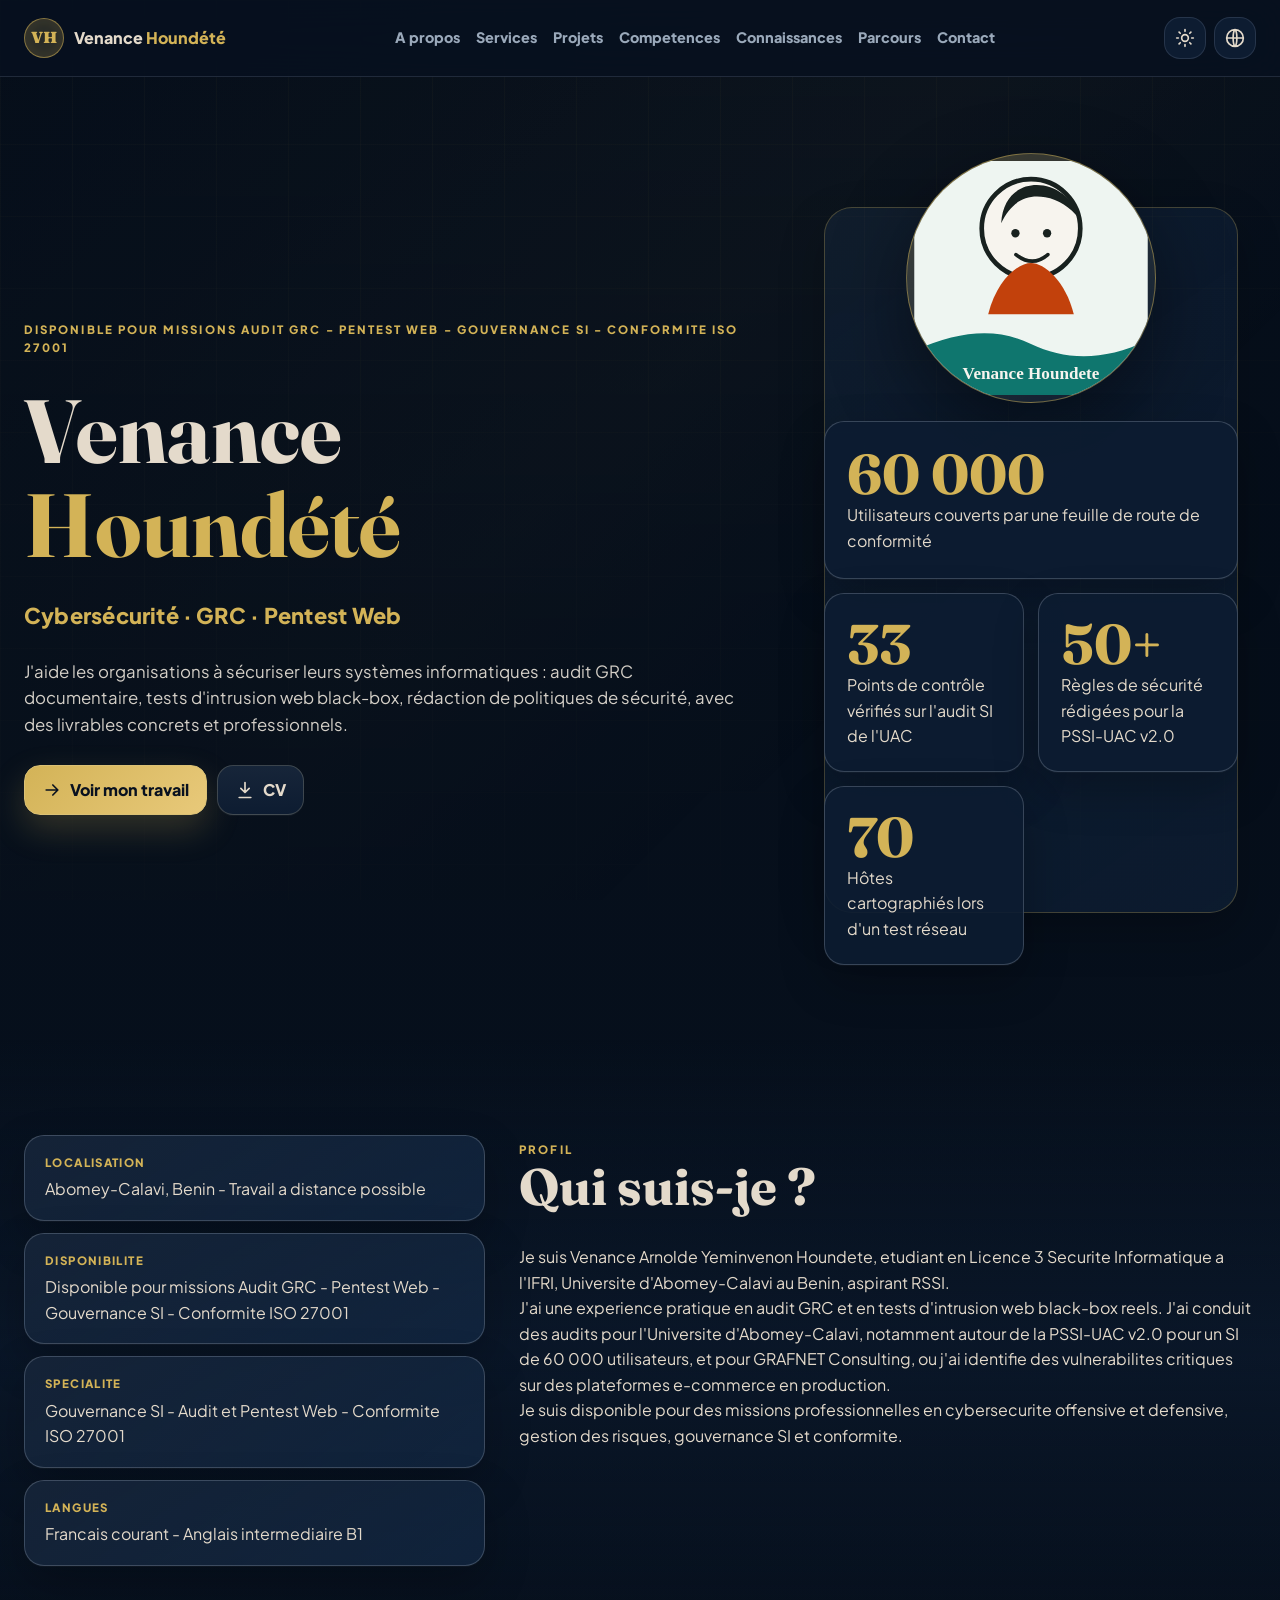
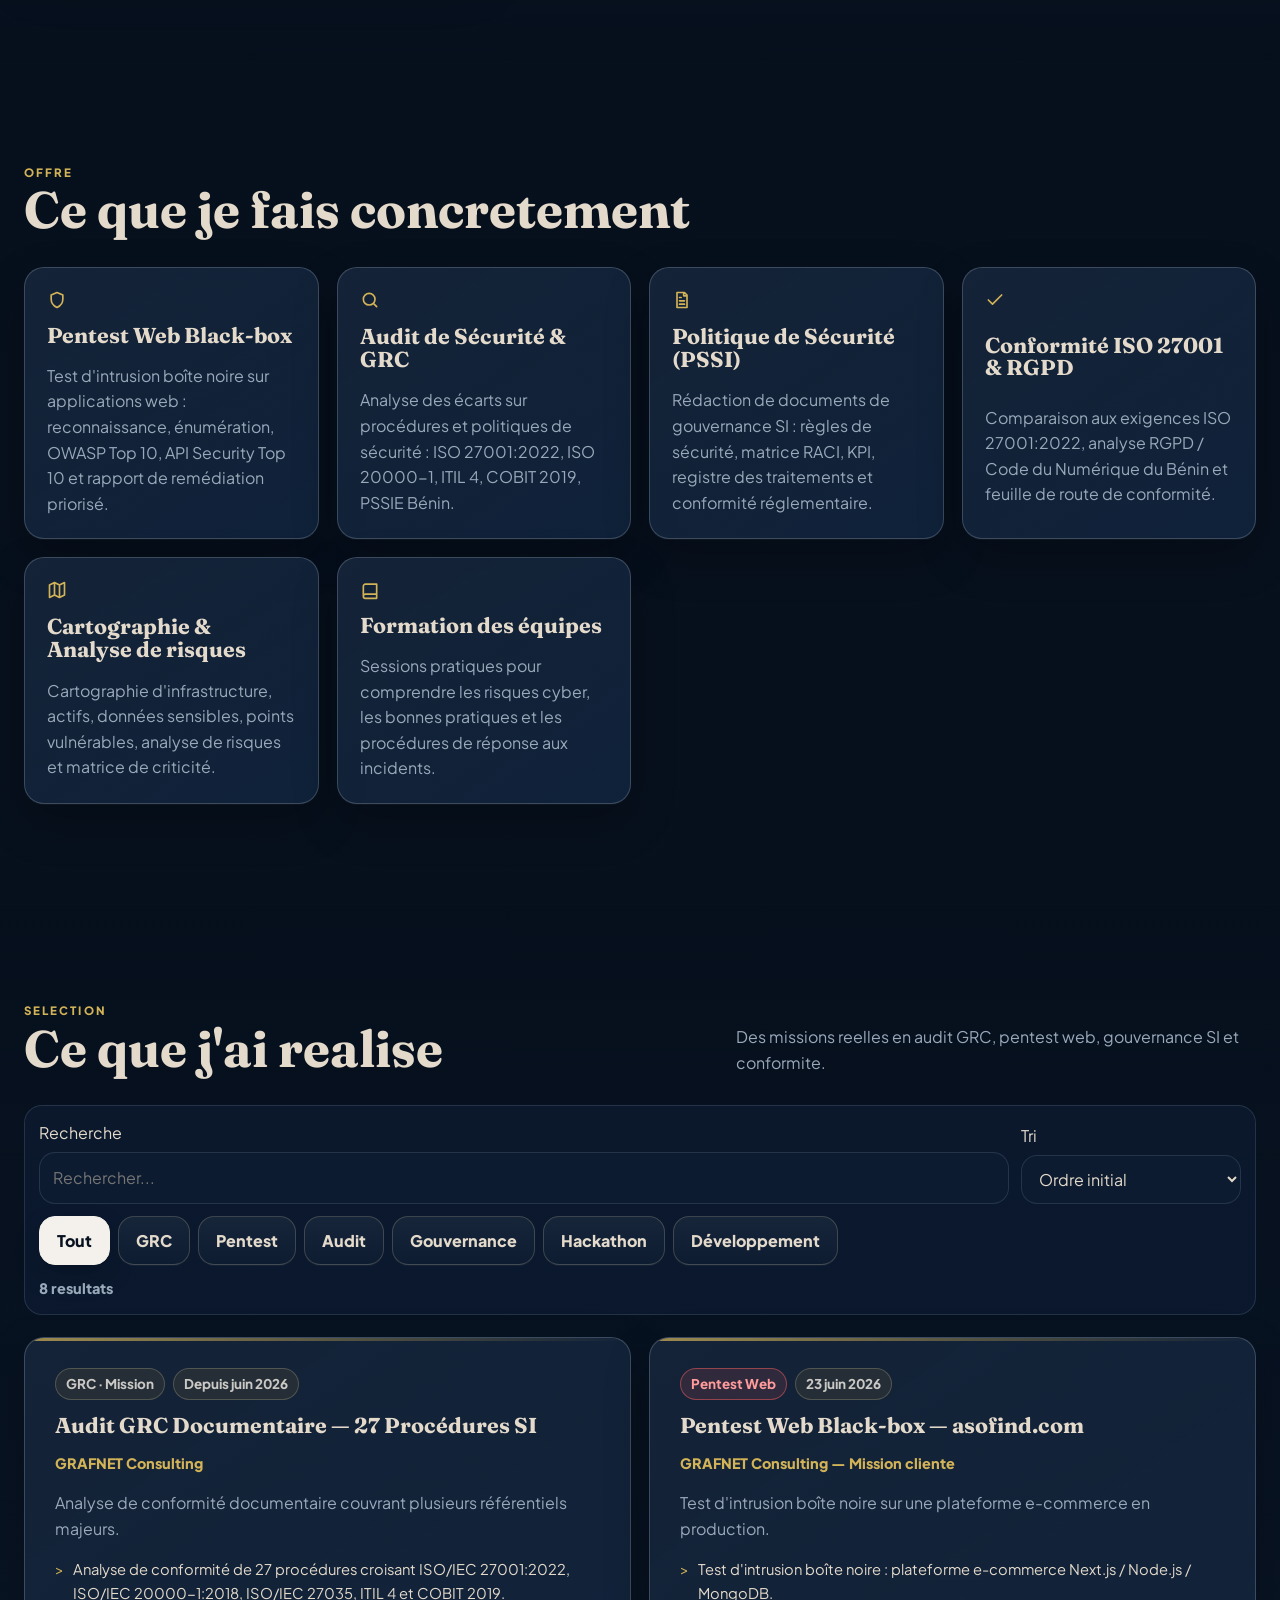
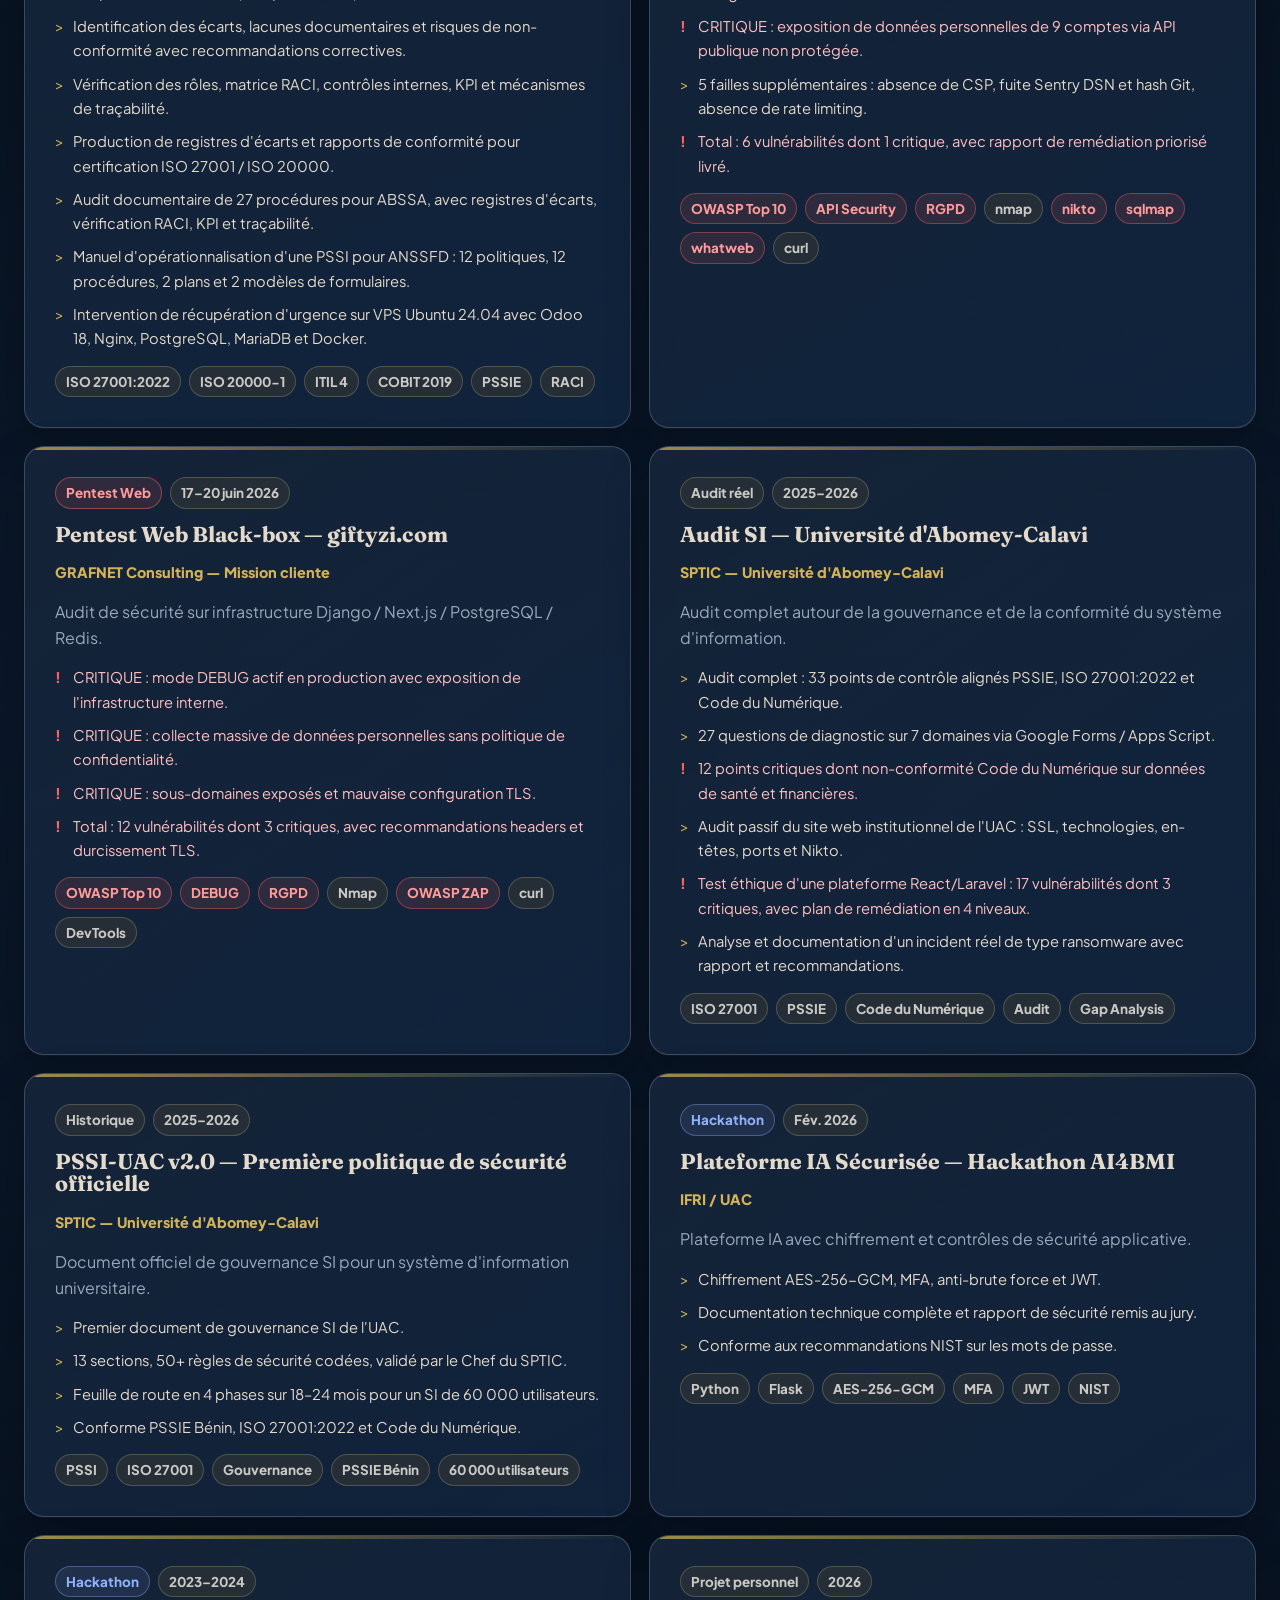
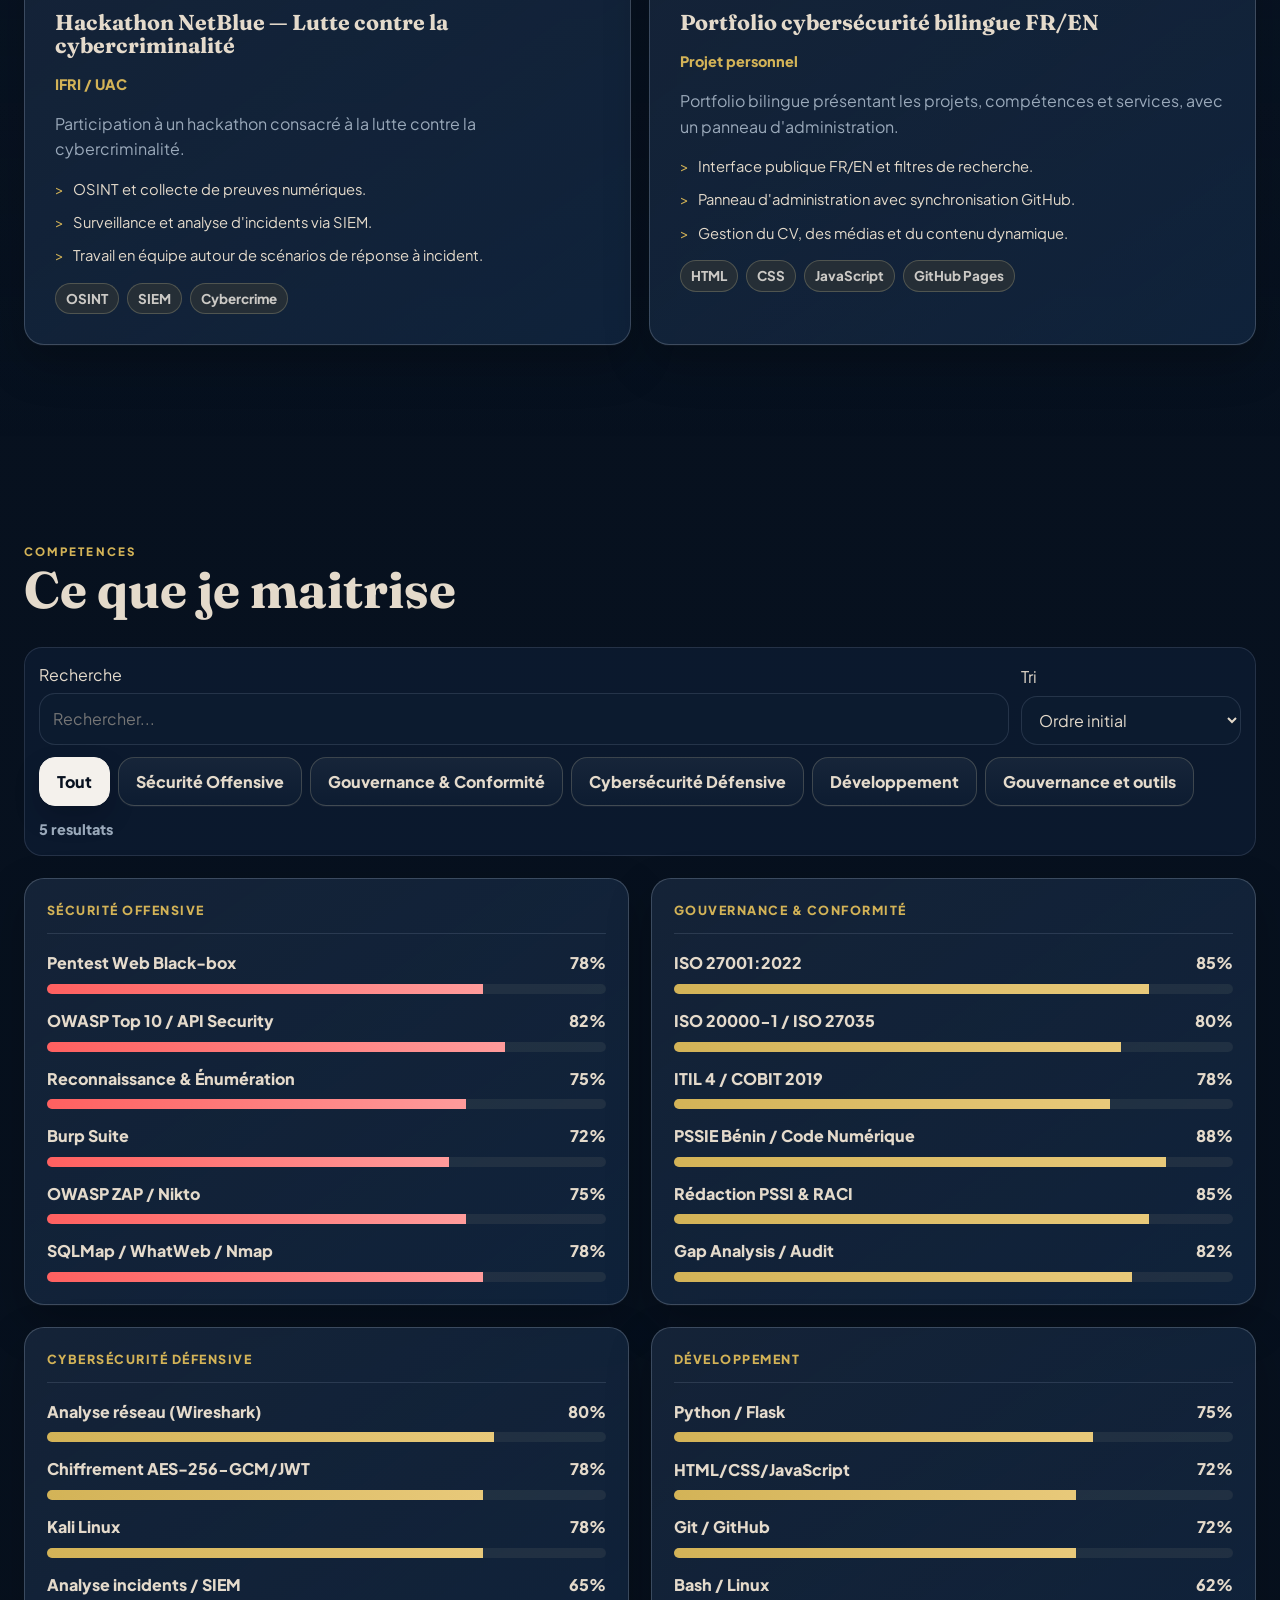
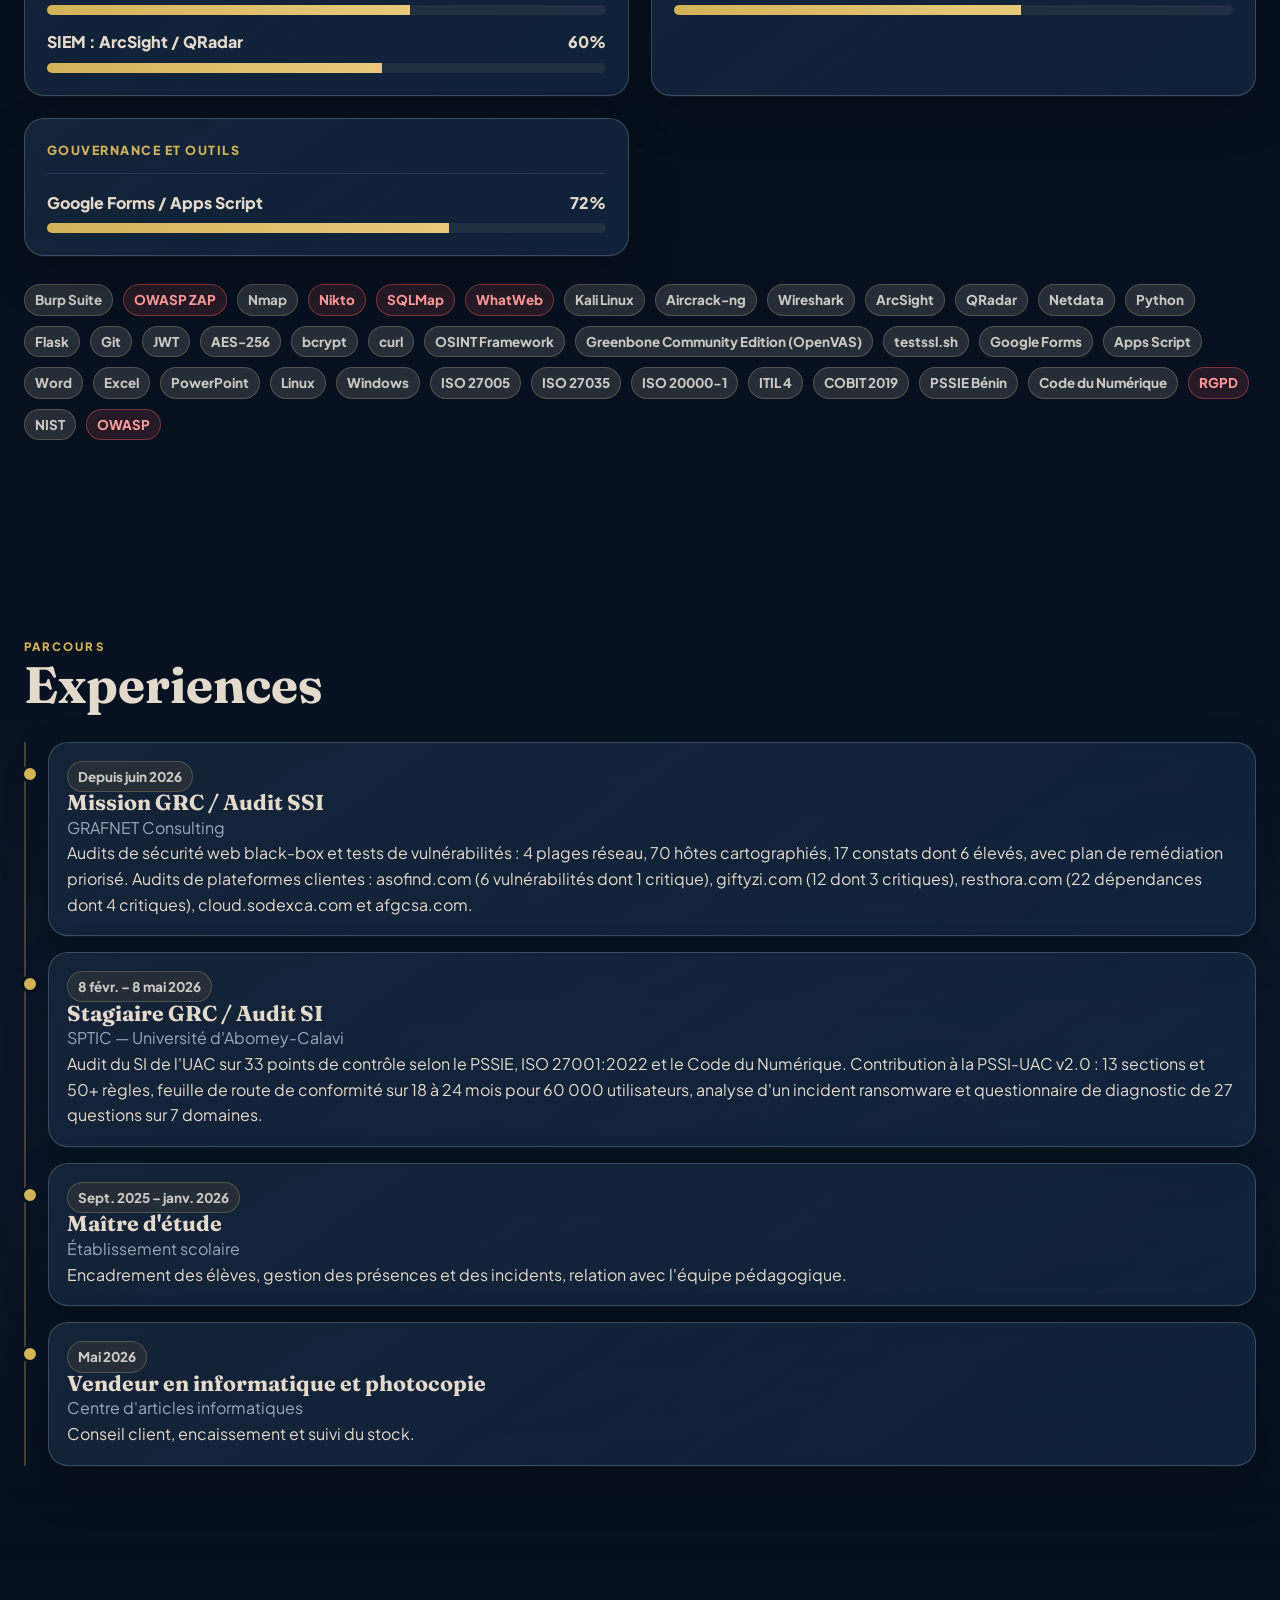
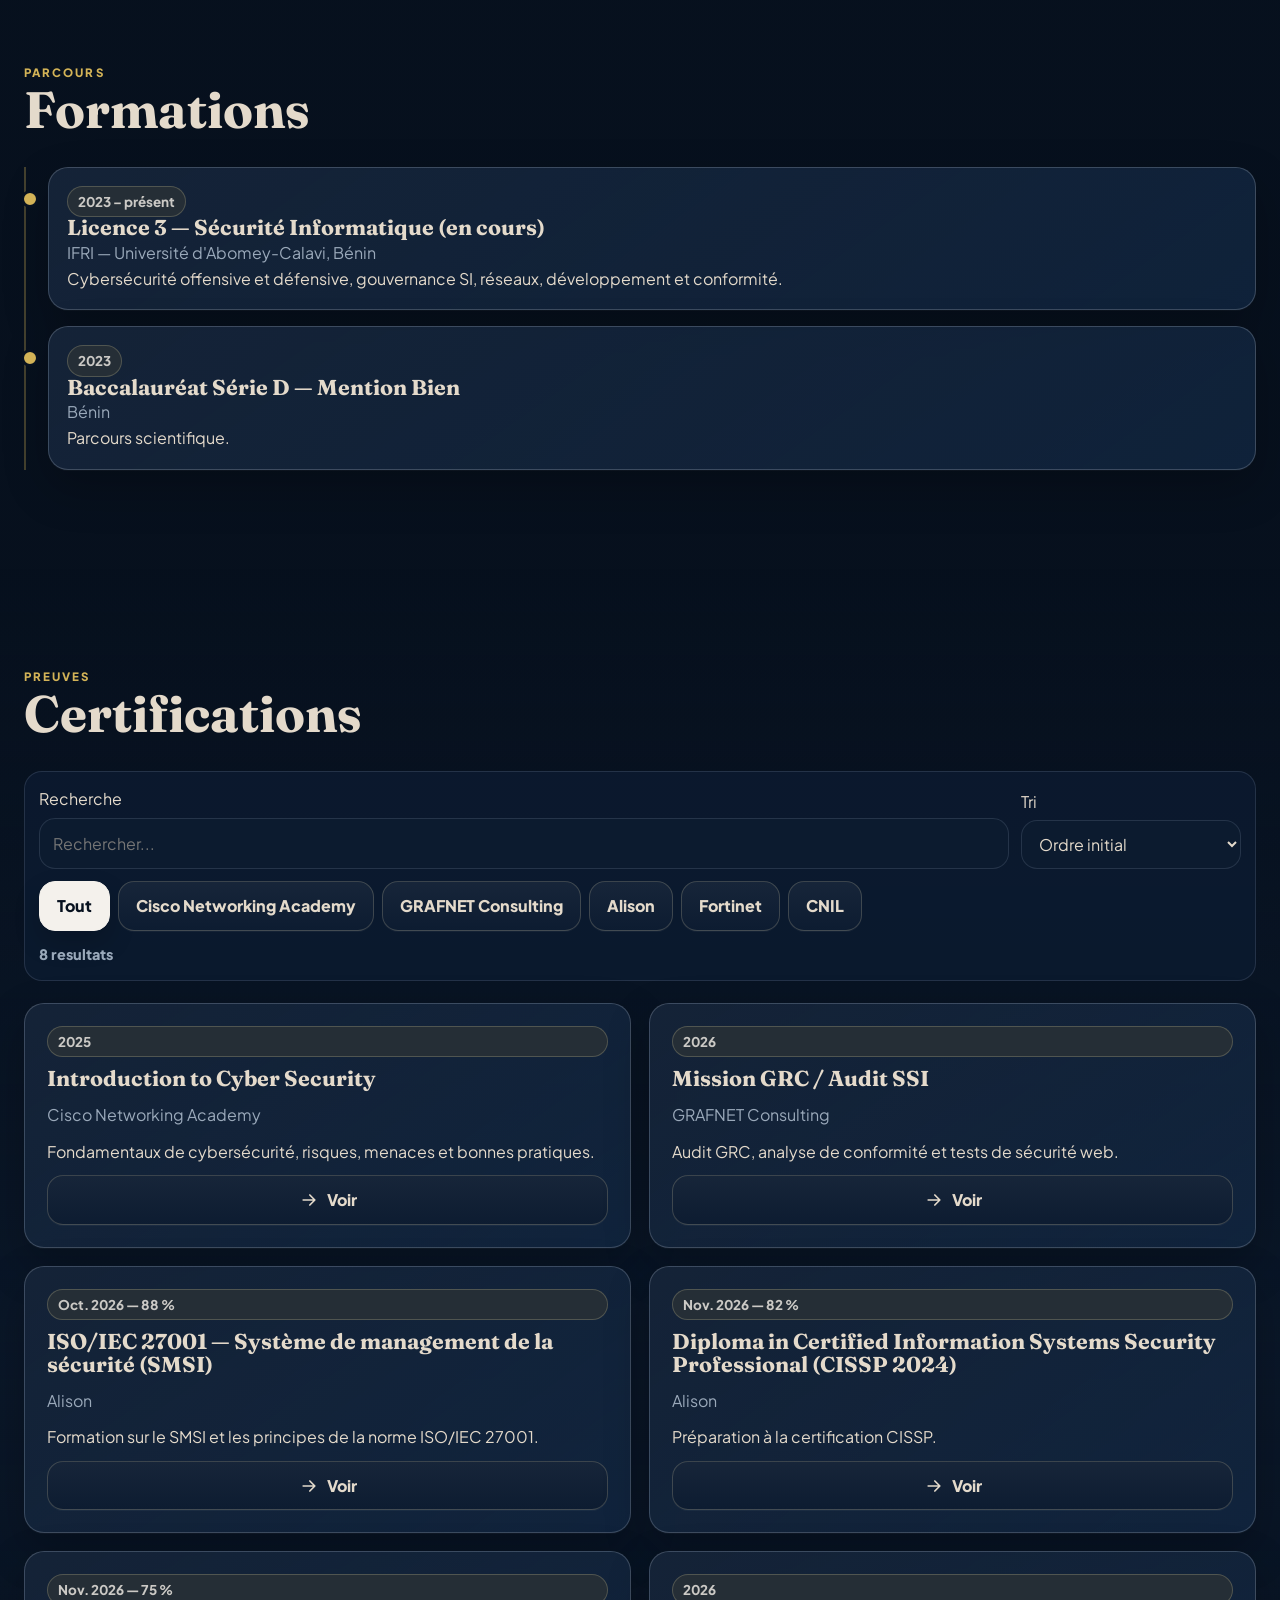
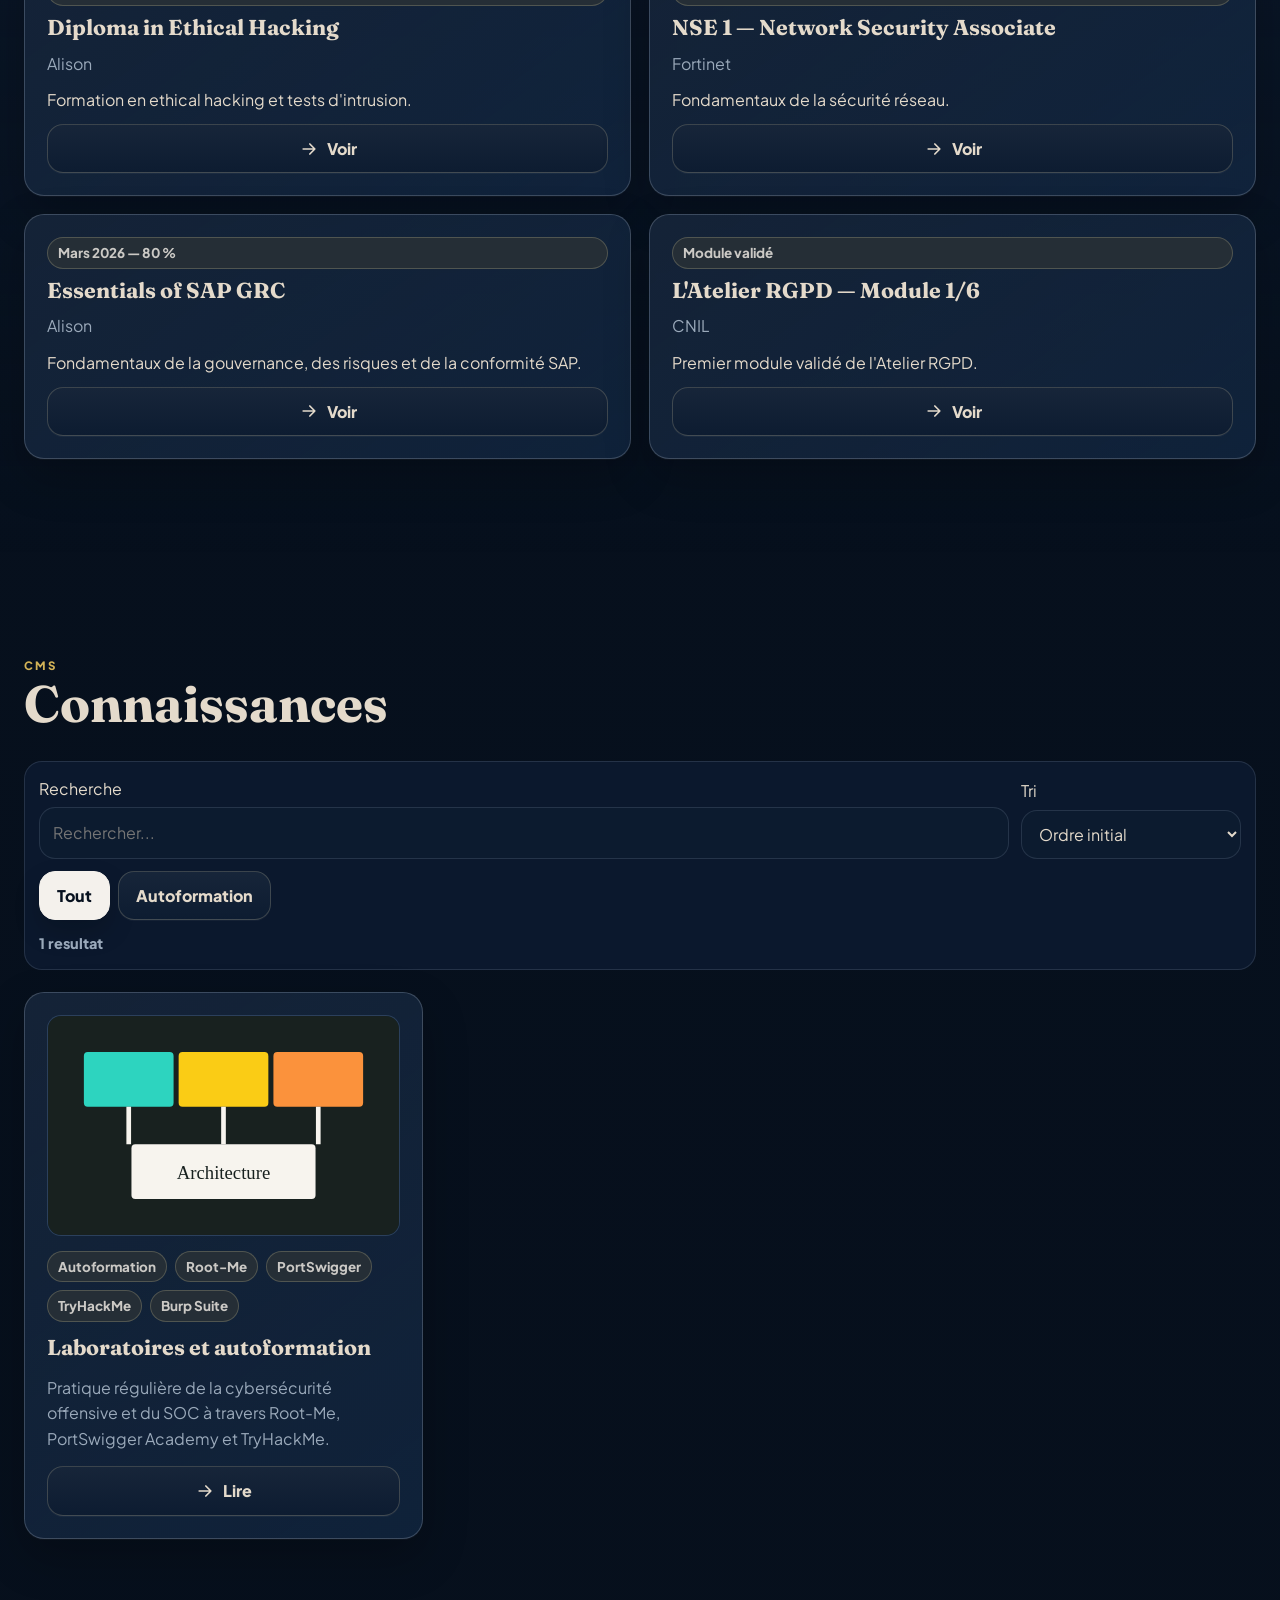
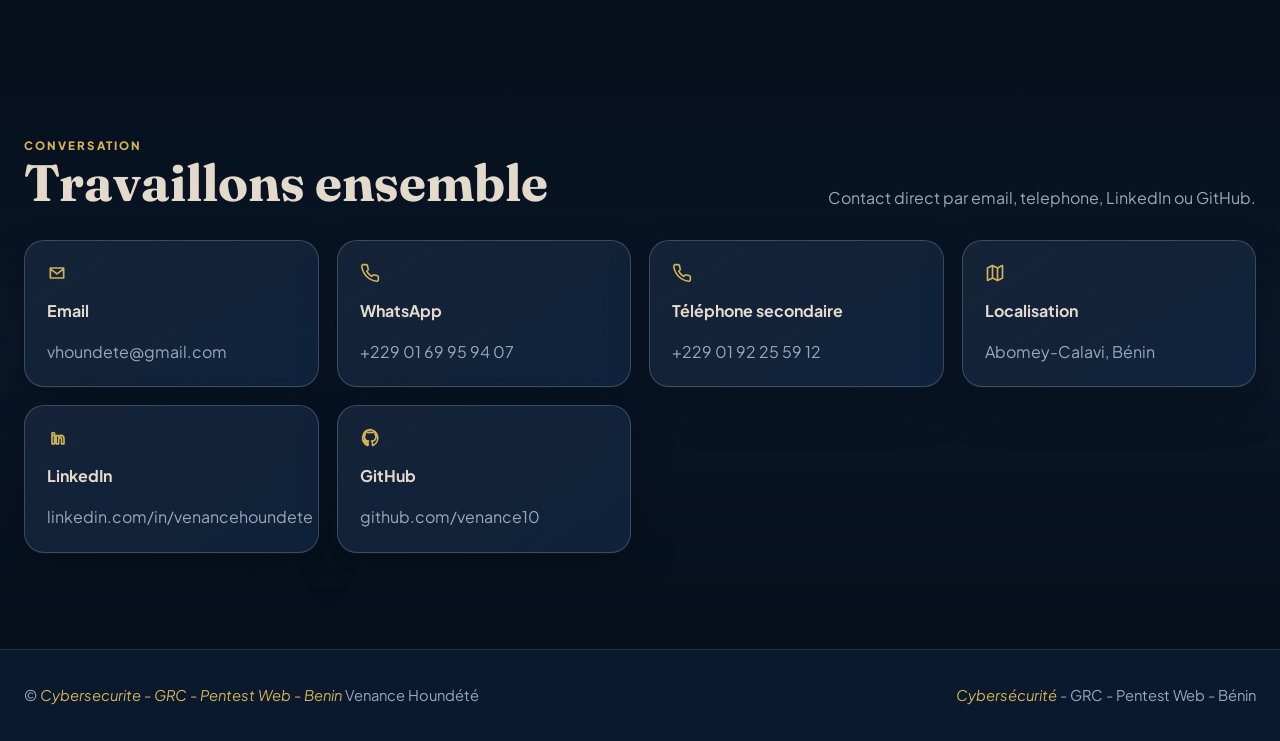
==== commit 352ff964: "Add missing CV information" ====
--- a/index.html
+++ b/index.html
@@ -12,18 +12,18 @@
   <meta property="og:image" content="./assets/images/og-image.svg">
   <meta property="og:type" content="website">
   <meta name="twitter:card" content="summary_large_image">
-  <link rel="manifest" href="./manifest.json?v=2026-08-17-sw-v29">
+  <link rel="manifest" href="./manifest.json?v=2026-11-12-sw-v31">
   <link rel="icon" href="./assets/images/favicon.svg" type="image/svg+xml">
   <link rel="preconnect" href="https://fonts.googleapis.com">
   <link rel="preconnect" href="https://fonts.gstatic.com" crossorigin>
   <link href="https://fonts.googleapis.com/css2?family=Fraunces:opsz,wght@9..144,700;9..144,900&family=Plus+Jakarta+Sans:wght@400;650;750;800&display=swap" rel="stylesheet">
-  <link rel="stylesheet" href="./assets/css/variables.css?v=29">
-  <link rel="stylesheet" href="./assets/css/base.css?v=29">
-  <link rel="stylesheet" href="./assets/css/components.css?v=29">
-  <link rel="stylesheet" href="./assets/css/layout.css?v=29">
-  <link rel="stylesheet" href="./assets/css/sections.css?v=29">
-  <link rel="stylesheet" href="./assets/css/gallery.css?v=29">
-  <link rel="stylesheet" href="./assets/css/knowledge.css?v=29">
+  <link rel="stylesheet" href="./assets/css/variables.css?v=31">
+  <link rel="stylesheet" href="./assets/css/base.css?v=31">
+  <link rel="stylesheet" href="./assets/css/components.css?v=31">
+  <link rel="stylesheet" href="./assets/css/layout.css?v=31">
+  <link rel="stylesheet" href="./assets/css/sections.css?v=31">
+  <link rel="stylesheet" href="./assets/css/gallery.css?v=31">
+  <link rel="stylesheet" href="./assets/css/knowledge.css?v=31">
   <script type="application/ld+json">
     {"@context":"https://schema.org","@type":"Person","name":"Venance Arnolde Yéminvènon Houndété","url":"https://venance10.github.io/monparcours/","sameAs":["https://github.com/venance10","https://linkedin.com/in/venancehoundete"],"jobTitle":"Cybersecurity student and GRC / web pentest practitioner","address":{"@type":"PostalAddress","addressLocality":"Abomey-Calavi","addressCountry":"BJ"}}
   </script>
@@ -58,7 +58,7 @@
   <footer class="site-footer"><div class="container footer-inner"><span>© <span id="year"></span> Venance Houndété</span><span><em class="gold">Cybersécurité</em> - GRC - Pentest Web - Bénin</span></div></footer>
   <div id="modalRoot"></div>
   <div class="lightbox" id="lightbox"></div>
-  <script type="module" src="./assets/js/app.js?v=29"></script>
+  <script type="module" src="./assets/js/app.js?v=31"></script>
 </body>
 </html>
 
@@ -67,3 +67,5 @@
 
 
 
+
+
